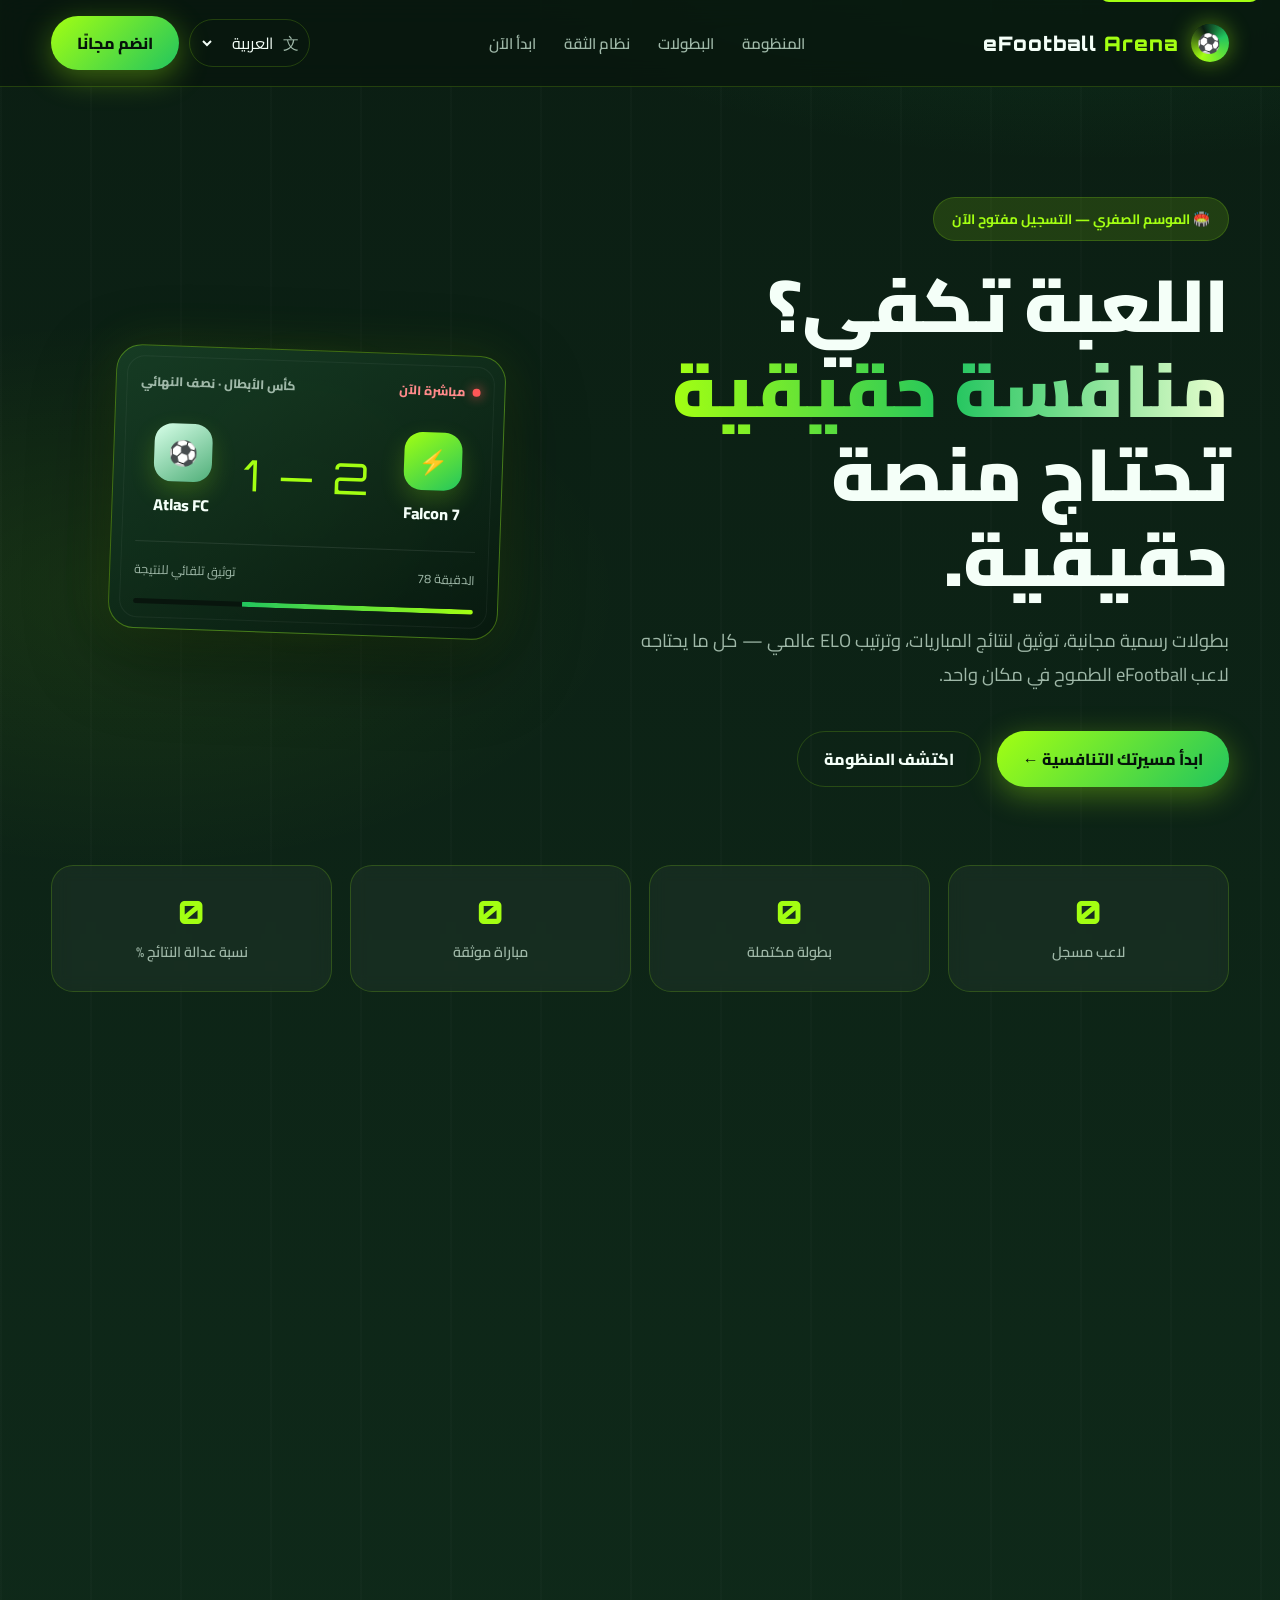
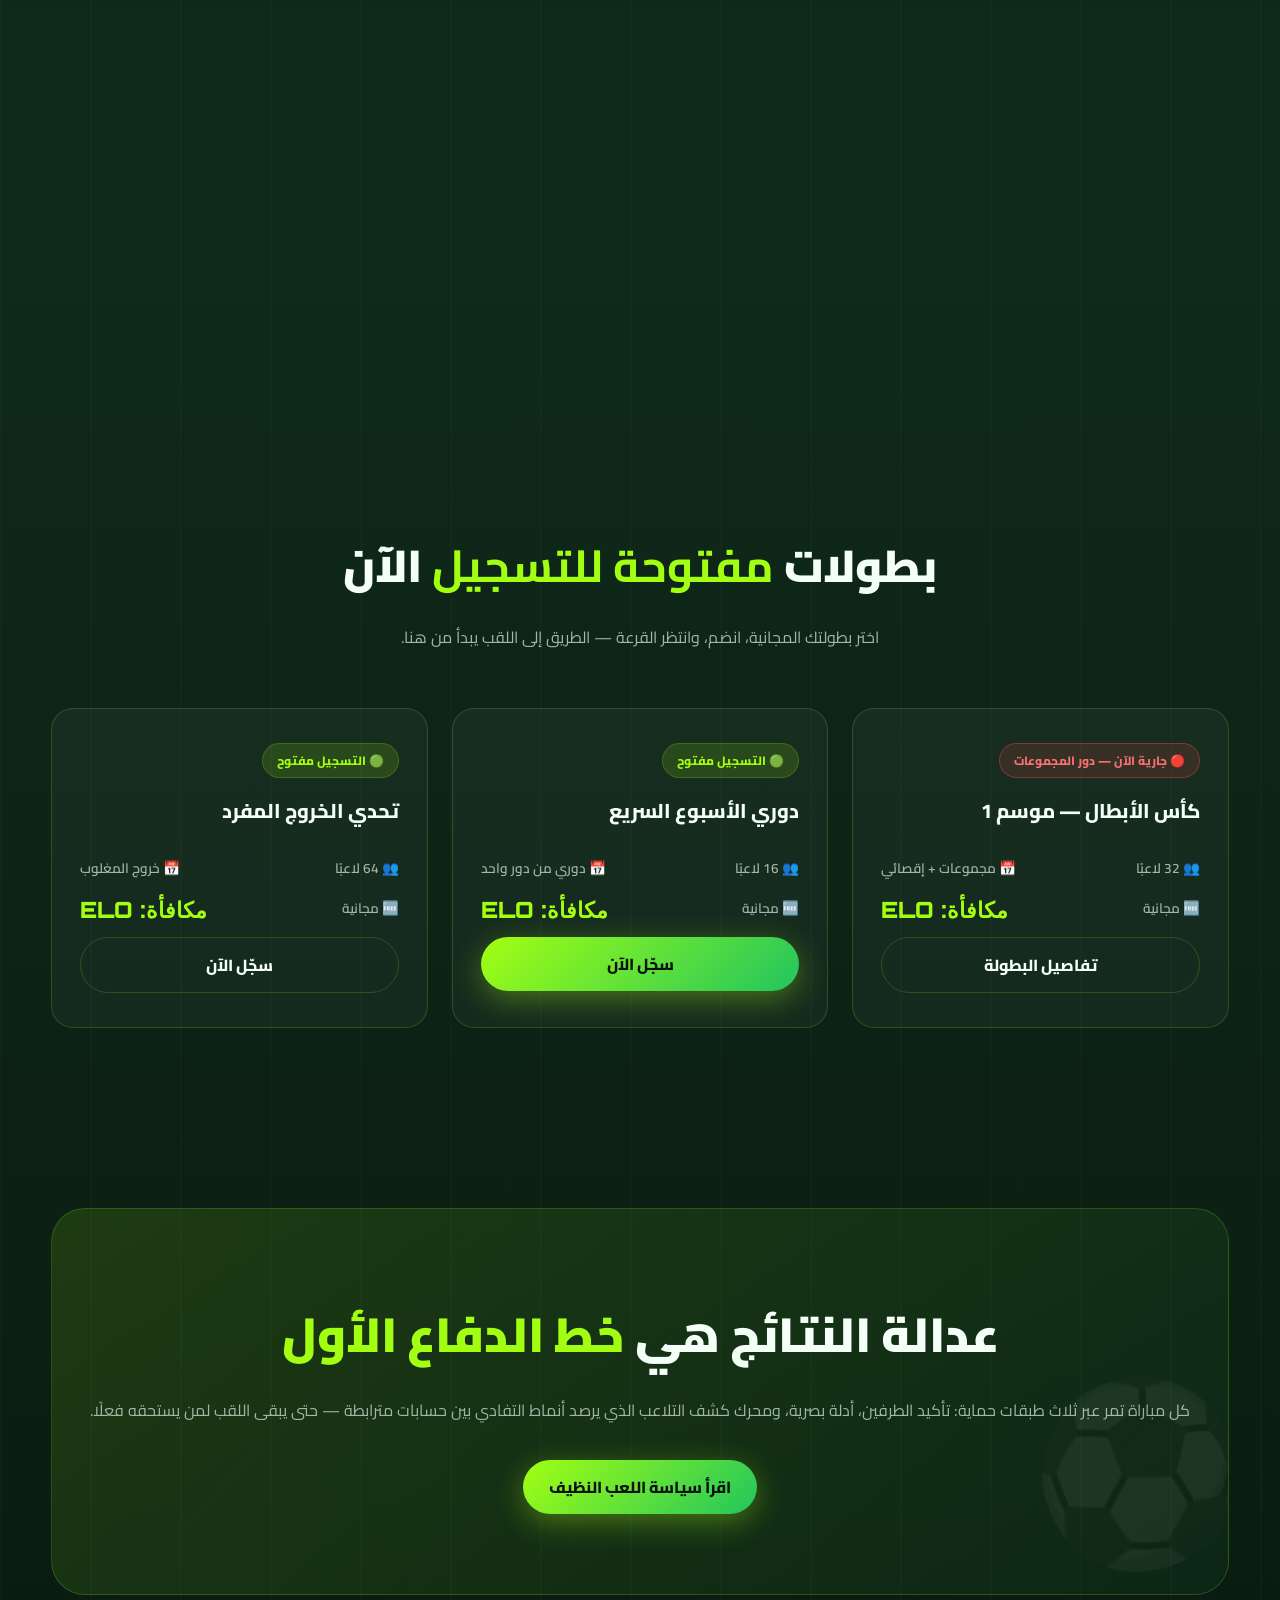
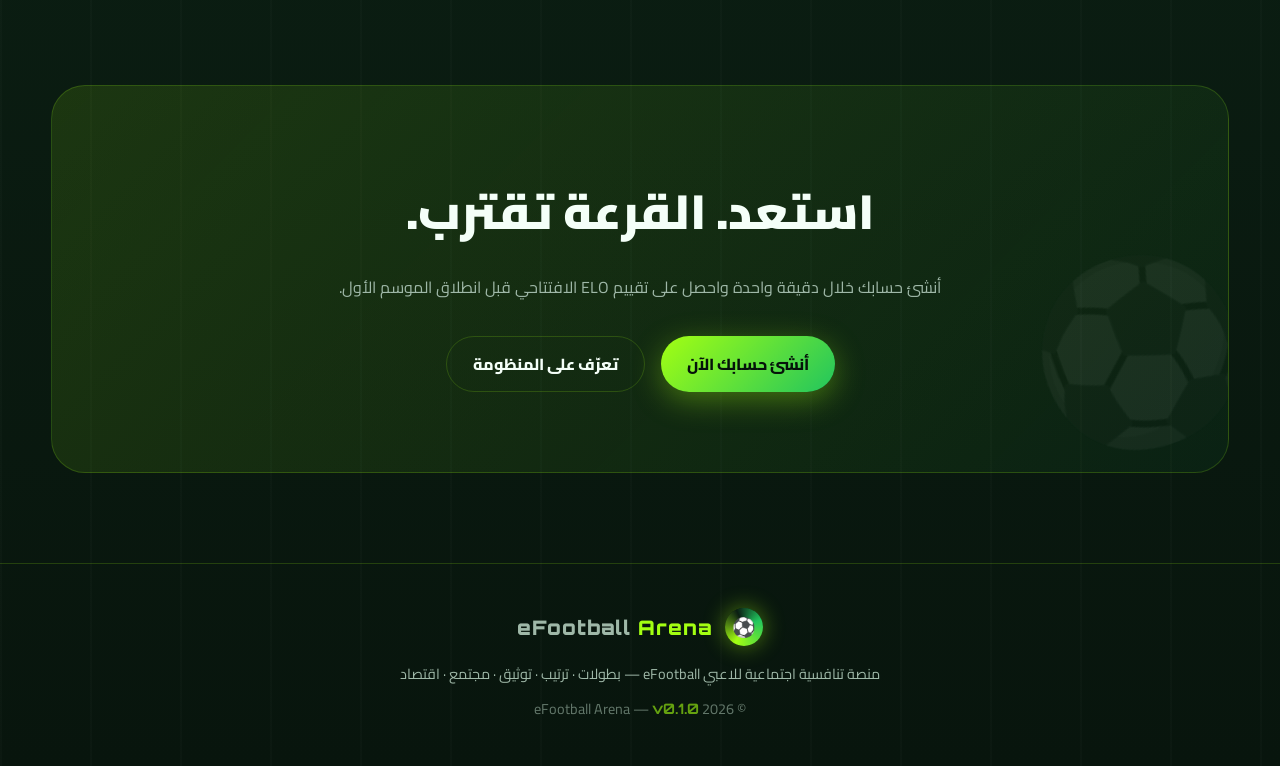
==== frontend/landing/index.html @ 6044c900 "feat: complete competitive platform experience Co-authored-by: Copilot App <223556219+Copilot@users." ====
<!DOCTYPE html>
<html lang="ar" dir="rtl">
<head>
<meta charset="UTF-8">
<meta name="viewport" content="width=device-width, initial-scale=1.0">
<meta name="theme-color" content="#0b1e13">
<title>eFootball Arena — منصة المنافسة الأولى</title>
<link rel="preconnect" href="https://fonts.googleapis.com">
<link href="https://fonts.googleapis.com/css2?family=Cairo:wght@400;600;700;800;900&family=Orbitron:wght@700;900&display=swap" rel="stylesheet">
<style>
:root{
  --pitch:#0b1e13;          /* ليل الاستاد */
  --pitch-2:#0f2a1a;
  --grass:#22c55e;          /* أخضر العشب */
  --neon:#a3ff12;           /* النيون الرياضي */
  --neon-dim:rgba(163,255,18,.14);
  --white:#f4fff8;
  --muted:#9fb8a8;
  --card:rgba(255,255,255,.04);
  --border:rgba(163,255,18,.18);
  --radius:22px;
}
*{margin:0;padding:0;box-sizing:border-box}
html{scroll-behavior:smooth}
body{
  font-family:'Cairo',sans-serif;
  background:
    radial-gradient(1200px 600px at 85% -5%, rgba(34,197,94,.18), transparent 60%),
    radial-gradient(900px 500px at 10% 15%, rgba(163,255,18,.08), transparent 55%),
    repeating-linear-gradient(90deg, rgba(255,255,255,.015) 0 2px, transparent 2px 90px),
    linear-gradient(180deg,var(--pitch) 0%,var(--pitch-2) 45%,#08150d 100%);
  color:var(--white);
  overflow-x:hidden;
}
.container{width:min(1180px,92%);margin-inline:auto}

/* ===== NAV ===== */
.nav{
  position:sticky;top:0;z-index:50;
  backdrop-filter:blur(14px);
  background:rgba(8,21,13,.72);
  border-bottom:1px solid var(--border);
}
.nav-inner{display:flex;align-items:center;justify-content:space-between;padding:16px 0}
.logo{display:flex;align-items:center;gap:12px;font-family:'Orbitron';font-weight:900;font-size:1.25rem;letter-spacing:1px}
.logo .ball{
  width:38px;height:38px;border-radius:50%;
  background:conic-gradient(from 210deg,var(--neon),#0b1e13 35%,var(--grass) 60%,var(--neon));
  display:grid;place-items:center;font-size:19px;
  box-shadow:0 0 22px rgba(163,255,18,.45);
}
.logo span em{color:var(--neon);font-style:normal}
.nav-links{display:flex;gap:28px;font-weight:600;font-size:.95rem}
.nav-links a{color:var(--muted);text-decoration:none;transition:.25s}
.nav-links a:hover{color:var(--neon)}
.btn{
  display:inline-flex;align-items:center;gap:8px;
  padding:12px 26px;border-radius:999px;font-weight:800;
  text-decoration:none;transition:.25s;cursor:pointer;border:none;
  font-family:'Cairo';
}
.btn-neon{
  background:linear-gradient(135deg,var(--neon),var(--grass));
  color:#05130a;box-shadow:0 8px 30px rgba(163,255,18,.35);
}
.btn-neon:hover{transform:translateY(-2px);box-shadow:0 12px 40px rgba(163,255,18,.5)}
.btn-ghost{border:1px solid var(--border);color:var(--white);background:transparent}
.btn-ghost:hover{border-color:var(--neon);color:var(--neon)}
.language-picker{display:inline-flex;align-items:center;gap:6px;padding:7px 10px;border:1px solid var(--border);border-radius:999px;color:var(--muted)}
.language-picker select{border:0;background:transparent;color:var(--white);font:inherit;cursor:pointer}
.language-picker option{background:var(--pitch);color:var(--white)}
.sr-only{position:absolute;width:1px;height:1px;padding:0;margin:-1px;overflow:hidden;clip:rect(0,0,0,0);white-space:nowrap;border:0}

/* ===== HERO ===== */
.hero{position:relative;padding:110px 0 90px;text-align:center}
.skip-link{position:absolute;top:-48px;right:20px;z-index:100;padding:10px 16px;border-radius:10px;background:var(--neon);color:#05130a;font-weight:800;transition:top .2s ease}
.skip-link:focus{top:16px}
.hero-grid{display:grid;grid-template-columns:minmax(0,1.08fr) minmax(320px,.92fr);align-items:center;gap:64px;text-align:right}
.hero-copy{max-width:700px}
.hero-copy .kicker{margin-bottom:22px}
.hero-copy .lead{margin-inline:0}
.hero-copy .hero-cta{justify-content:flex-start}
.hero-visual{position:relative;min-height:390px;display:grid;place-items:center}
.hero-visual::before{content:"";position:absolute;width:330px;height:330px;border-radius:50%;background:radial-gradient(circle,rgba(163,255,18,.18),transparent 68%);filter:blur(8px)}
.live-card{position:relative;width:min(100%,390px);padding:24px;border:1px solid rgba(163,255,18,.35);border-radius:26px;background:linear-gradient(150deg,rgba(23,61,37,.96),rgba(8,25,15,.96));box-shadow:0 26px 80px rgba(0,0,0,.38),0 0 50px rgba(163,255,18,.1);transform:rotate(2deg)}
.live-card::after{content:"";position:absolute;inset:10px;border:1px solid rgba(255,255,255,.05);border-radius:18px;pointer-events:none}
.live-top,.player-row,.match-meta{display:flex;align-items:center;justify-content:space-between;gap:12px}
.live-top{color:var(--muted);font-size:.78rem;font-weight:800}
.live-dot{display:inline-flex;align-items:center;gap:7px;color:#ff8a8a}
.live-dot::before{content:"";width:8px;height:8px;border-radius:50%;background:#ff5757;box-shadow:0 0 12px #ff5757}
.match-score{display:grid;grid-template-columns:1fr auto 1fr;align-items:center;gap:16px;margin:30px 0 22px;text-align:center}
.player{display:grid;gap:8px;justify-items:center;color:var(--white);font-weight:800}
.avatar{display:grid;place-items:center;width:58px;height:58px;border-radius:18px;background:linear-gradient(145deg,var(--neon),var(--grass));color:#06130a;font-size:1.5rem;box-shadow:0 10px 24px rgba(163,255,18,.2)}
.player:last-child .avatar{background:linear-gradient(145deg,#d8ffe9,#4fae78)}
.score{font-family:'Orbitron';font-size:2.7rem;letter-spacing:3px;color:var(--neon)}
.match-meta{padding-top:16px;border-top:1px solid rgba(255,255,255,.09);color:var(--muted);font-size:.78rem}
.mini-progress{height:5px;margin-top:18px;border-radius:999px;background:#08150d;overflow:hidden}
.mini-progress i{display:block;width:68%;height:100%;background:linear-gradient(90deg,var(--grass),var(--neon))}
.hero .stats{margin-top:78px;text-align:center}
.kicker{
  display:inline-flex;align-items:center;gap:8px;
  padding:8px 18px;border-radius:999px;
  border:1px solid var(--border);background:var(--neon-dim);
  color:var(--neon);font-weight:700;font-size:.85rem;margin-bottom:26px;
  animation:pulse 2.4s infinite;
}
@keyframes pulse{50%{box-shadow:0 0 24px rgba(163,255,18,.35)}}
.hero h1{
  font-size:clamp(2.4rem,6vw,4.6rem);
  font-weight:900;line-height:1.15;
  margin-bottom:22px;
}
.hero h1 .grad{
  background:linear-gradient(90deg,var(--neon),var(--grass),#eaffd0);
  -webkit-background-clip:text;background-clip:text;color:transparent;
}
.hero p.lead{
  color:var(--muted);font-size:1.15rem;max-width:640px;margin:0 auto 38px;line-height:1.9;
}
.hero-cta{display:flex;gap:16px;justify-content:center;flex-wrap:wrap}

/* خطوة العد الكهربائي */
.stats{
  display:grid;grid-template-columns:repeat(auto-fit,minmax(160px,1fr));
  gap:18px;margin-top:70px;
}
.stat{
  background:var(--card);border:1px solid var(--border);border-radius:var(--radius);
  padding:26px 16px;backdrop-filter:blur(8px);
  transition:.3s;
}
.stat:hover{transform:translateY(-6px);border-color:var(--neon);box-shadow:0 14px 40px rgba(163,255,18,.12)}
.stat .num{font-family:'Orbitron';font-size:2rem;font-weight:900;color:var(--neon)}
.stat .lbl{color:var(--muted);font-size:.9rem;margin-top:6px;font-weight:600}

/* ===== SECTIONS ===== */
section{padding:90px 0}
.sec-head{text-align:center;margin-bottom:56px}
.sec-head h2{font-size:clamp(1.8rem,4vw,2.8rem);font-weight:900;margin-bottom:14px}
.sec-head h2 b{color:var(--neon)}
.sec-head p{color:var(--muted);max-width:560px;margin-inline:auto;line-height:1.9}

.grid-3{display:grid;grid-template-columns:repeat(auto-fit,minmax(300px,1fr));gap:24px}
.card{
  background:var(--card);border:1px solid var(--border);border-radius:var(--radius);
  padding:34px 28px;position:relative;overflow:hidden;transition:.35s;
}
.card::before{
  content:"";position:absolute;inset:0;
  background:linear-gradient(135deg,rgba(163,255,18,.08),transparent 55%);
  opacity:0;transition:.35s;
}
.card:hover{transform:translateY(-8px);border-color:var(--neon);box-shadow:0 18px 50px rgba(163,255,18,.14)}
.card:hover::before{opacity:1}
.card .icon{
  width:56px;height:56px;border-radius:16px;display:grid;place-items:center;
  font-size:1.6rem;margin-bottom:20px;
  background:var(--neon-dim);border:1px solid var(--border);
}
.card h3{font-size:1.25rem;font-weight:800;margin-bottom:12px}
.card p{color:var(--muted);line-height:1.9;font-size:.95rem}

/* شارة التوثيق في بطاقة الموثوقية */
.verified{
  position:absolute;top:20px;left:20px;font-size:.7rem;font-weight:800;
  background:var(--neon);color:#05130a;padding:4px 12px;border-radius:999px;
}

/* ===== TOURNAMENTS ===== */
.tour-card{
  display:flex;flex-direction:column;gap:14px;
}
.tour-meta{display:flex;justify-content:space-between;color:var(--muted);font-size:.85rem;font-weight:600}
.tour-prize{
  font-family:'Orbitron';font-size:1.4rem;color:var(--neon);font-weight:900;
}
.badge{
  align-self:flex-start;padding:5px 14px;border-radius:999px;font-size:.75rem;font-weight:800;
}
.badge-live{background:rgba(239,68,68,.15);color:#f87171;border:1px solid rgba(239,68,68,.4)}
.badge-open{background:var(--neon-dim);color:var(--neon);border:1px solid var(--border)}

/* ===== CTA ===== */
.cta{
  text-align:center;border-radius:34px;padding:80px 30px;position:relative;overflow:hidden;
  background:linear-gradient(135deg,rgba(163,255,18,.12),rgba(34,197,94,.06));
  border:1px solid var(--border);
}
.cta::after{
  content:"⚽";position:absolute;font-size:11rem;opacity:.06;right:-20px;bottom:-40px;transform:rotate(-20deg);
}
.cta h2{font-size:clamp(1.9rem,4.5vw,3rem);font-weight:900;margin-bottom:16px}
.cta p{color:var(--muted);margin-bottom:34px;line-height:1.9}

/* ===== FOOTER ===== */
footer{border-top:1px solid var(--border);padding:44px 0;text-align:center;color:var(--muted);font-size:.9rem}
footer b{color:var(--neon);font-family:'Orbitron'}

/* ===== reveal on scroll ===== */
.reveal{opacity:0;transform:translateY(34px);transition:.8s cubic-bezier(.2,.7,.2,1)}
.reveal.in{opacity:1;transform:none}
@media(max-width:900px){.hero-grid{grid-template-columns:1fr;gap:42px;text-align:center}.hero-copy{margin-inline:auto}.hero-copy .lead{margin-inline:auto}.hero-copy .hero-cta{justify-content:center}.hero-visual{min-height:350px}}
@media(max-width:720px){.nav-links{display:none}.hero{padding-top:72px}.hero-visual{min-height:315px}.live-card{transform:none}.hero .stats{margin-top:56px}}
@media(max-width:520px){.nav-inner>div:last-child .btn{padding-inline:14px;font-size:.85rem}.language-picker{padding-inline:8px}.language-picker select{max-width:82px;font-size:.85rem}}
@media(prefers-reduced-motion:reduce){html{scroll-behavior:auto}.reveal{opacity:1;transform:none;transition:none}.kicker{animation:none}.btn,.card{transition:none}}
a:focus-visible,.btn:focus-visible{outline:3px solid var(--neon);outline-offset:4px}
</style>
</head>
<body>
<a class="skip-link" href="#main-content">تجاوز إلى المحتوى</a>

<!-- NAV -->
<nav class="nav">
  <div class="container nav-inner">
    <div class="logo"><div class="ball">⚽</div><span>eFootball <em>Arena</em></span></div>
    <div class="nav-links">
      <a href="#features">المنظومة</a>
      <a href="#tournaments">البطولات</a>
      <a href="#trust">نظام الثقة</a>
      <a href="#cta">ابدأ الآن</a>
    </div>
    <div style="display:flex;align-items:center;gap:10px">
      <label class="language-picker" title="اللغة">
        <span aria-hidden="true">文</span>
        <span class="sr-only">اللغة</span>
        <select id="landing-language" aria-label="اللغة">
          <option value="ar">العربية</option>
          <option value="fr">Français</option>
          <option value="en">English</option>
        </select>
      </label>
      <a class="btn btn-neon" href="/auth.html">انضم مجانًا</a>
    </div>
  </div>
</nav>

<!-- HERO -->
<main id="main-content">
<header class="hero container">
  <div class="hero-grid">
    <div class="hero-copy">
      <div class="kicker">🏟️ الموسم الصفري — التسجيل مفتوح الآن</div>
      <h1>اللعبة تكفي؟<br><span class="grad">منافسة حقيقية</span> تحتاج منصة حقيقية.</h1>
      <p class="lead">بطولات رسمية مجانية، توثيق لنتائج المباريات، وترتيب ELO عالمي — كل ما يحتاجه لاعب eFootball الطموح في مكان واحد.</p>
      <div class="hero-cta">
        <a class="btn btn-neon" href="/auth.html">ابدأ مسيرتك التنافسية ←</a>
        <a class="btn btn-ghost" href="#features">اكتشف المنظومة</a>
      </div>
    </div>
    <div class="hero-visual" aria-label="مثال على مباراة مباشرة">
      <div class="live-card">
        <div class="live-top"><span class="live-dot">مباشرة الآن</span><span>كأس الأبطال · نصف النهائي</span></div>
        <div class="match-score">
          <div class="player"><span class="avatar" aria-hidden="true">⚡</span><span>Falcon 7</span></div>
          <span class="score">2 — 1</span>
          <div class="player"><span class="avatar" aria-hidden="true">⚽</span><span>Atlas FC</span></div>
        </div>
        <div class="match-meta"><span>الدقيقة 78</span><span>توثيق تلقائي للنتيجة</span></div>
        <div class="mini-progress" aria-hidden="true"><i></i></div>
      </div>
    </div>
  </div>

  <div class="stats reveal">
    <div class="stat"><div class="num" data-count="1240">0</div><div class="lbl">لاعب مسجل</div></div>
    <div class="stat"><div class="num" data-count="86">0</div><div class="lbl">بطولة مكتملة</div></div>
    <div class="stat"><div class="num" data-count="5300">0</div><div class="lbl">مباراة موثقة</div></div>
    <div class="stat"><div class="num" data-count="98">0</div><div class="lbl">نسبة عدالة النتائج %</div></div>
  </div>
</header>

<!-- FEATURES -->
<section id="features" class="container">
  <div class="sec-head reveal">
    <h2>منظومة كاملة، <b>وليس مجرد قائمة نتائج</b></h2>
    <p>كل مكونات المنصة صُممت لهدف واحد: احترام وقت اللاعب وعدالة المنافسة.</p>
  </div>
  <div class="grid-3">
    <div class="card reveal">
      <div class="icon">🏆</div>
      <h3>بطولات بثلاث صيغ</h3>
      <p>خروج المغلوب، الدوري الكامل، أو نظام المجموعات + الأدوار الإقصائية — بقسمة فرق بأسلوب الأفعى حسب تقييم اللاعبين لضمان توازن المجموعات.</p>
    </div>
    <div class="card reveal">
      <div class="verified">مضاد للتلاعب</div>
      <div class="icon">📸</div>
      <h3>توثيق النتائج</h3>
      <p>رفع لقطة شاشة من المباراة + تأكيد الطرفين المتبادل، وفي حال الخلاف — نظام نزاعات يحسمها بقرار الإدارة مع عقوبات على النتائج الزائفة.</p>
    </div>
    <div class="card reveal">
      <div class="icon">📈</div>
      <h3>ترتيب ELO ديناميكي</h3>
      <p>نظام تقييم رياضي مثبت يحسب قوة كل لاعب بعد كل مباراة، مع ترتيب موسمي يُصفَّر ويتجدد مع كل موسم جديد.</p>
    </div>
    <div class="card reveal">
      <div class="icon">🛡️</div>
      <h3>محرك الثقة والاحتيال</h3>
      <p>درجة ثقة لكل لاعب تبدأ من 100، تتراجع مع البلاغات غير المبررة والتلاعب، وتتعافى تدريجيًا بالمباريات النظيفة.</p>
    </div>
    <div class="card reveal">
      <div class="icon">🆓</div>
      <h3>منافسة مجانية بالكامل</h3>
      <p>لا رسوم دخول، ولا إيداعات، ولا سحوبات. نافس من أجل التصنيف، الثقة، والإنجازات التنافسية دون حواجز مالية.</p>
    </div>
    <div class="card reveal">
      <div class="icon">👥</div>
      <h3>مجتمع اللاعبين</h3>
      <p>منشورات، متابعة، وتفاعل مع أبرز اللحظات — إبقَ على اطلاع بإنجازات منافسيك وشارك أهدافك الأسطورية.</p>
    </div>
  </div>
</section>

<!-- TOURNAMENTS -->
<section id="tournaments" class="container">
  <div class="sec-head reveal">
    <h2>بطولات <b>مفتوحة للتسجيل</b> الآن</h2>
    <p>اختر بطولتك المجانية، انضم، وانتظر القرعة — الطريق إلى اللقب يبدأ من هنا.</p>
  </div>
  <div class="grid-3">
    <div class="card tour-card reveal">
      <span class="badge badge-live">🔴 جارية الآن — دور المجموعات</span>
      <h3>كأس الأبطال — موسم 1</h3>
      <div class="tour-meta"><span>👥 32 لاعبًا</span><span>📅 مجموعات + إقصائي</span></div>
      <div class="tour-meta"><span>🆓 مجانية</span><span class="tour-prize">مكافأة: ELO</span></div>
      <a class="btn btn-ghost" style="justify-content:center" href="#cta">تفاصيل البطولة</a>
    </div>
    <div class="card tour-card reveal">
      <span class="badge badge-open">🟢 التسجيل مفتوح</span>
      <h3>دوري الأسبوع السريع</h3>
      <div class="tour-meta"><span>👥 16 لاعبًا</span><span>📅 دوري من دور واحد</span></div>
      <div class="tour-meta"><span>🆓 مجانية</span><span class="tour-prize">مكافأة: ELO</span></div>
      <a class="btn btn-neon" style="justify-content:center" href="#cta">سجّل الآن</a>
    </div>
    <div class="card tour-card reveal">
      <span class="badge badge-open">🟢 التسجيل مفتوح</span>
      <h3>تحدي الخروج المفرد</h3>
      <div class="tour-meta"><span>👥 64 لاعبًا</span><span>📅 خروج المغلوب</span></div>
      <div class="tour-meta"><span>🆓 مجانية</span><span class="tour-prize">مكافأة: ELO</span></div>
      <a class="btn btn-ghost" style="justify-content:center" href="#cta">سجّل الآن</a>
    </div>
  </div>
</section>

<!-- TRUST -->
<section id="trust" class="container">
  <div class="cta reveal">
    <h2>عدالة النتائج هي <span style="color:var(--neon)">خط الدفاع الأول</span></h2>
    <p>كل مباراة تمر عبر ثلاث طبقات حماية: تأكيد الطرفين، أدلة بصرية، ومحرك كشف التلاعب الذي يرصد أنماط التفادي بين حسابات مترابطة — حتى يبقى اللقب لمن يستحقه فعلًا.</p>
    <a class="btn btn-neon" href="#cta">اقرأ سياسة اللعب النظيف</a>
  </div>
</section>

<!-- CTA -->
<section id="cta" class="container" style="padding-top:0">
  <div class="cta reveal">
    <h2>استعد. القرعة تقترب.</h2>
    <p>أنشئ حسابك خلال دقيقة واحدة واحصل على تقييم ELO الافتتاحي قبل انطلاق الموسم الأول.</p>
    <div class="hero-cta">
      <a class="btn btn-neon" href="/auth.html">أنشئ حسابك الآن</a>
      <a class="btn btn-ghost" href="#features">تعرّف على المنظومة</a>
    </div>
  </div>
</section>
</main>

<footer>
  <div class="container">
    <div class="logo" style="justify-content:center;margin-bottom:14px"><div class="ball">⚽</div><span>eFootball <em>Arena</em></span></div>
    <p>منصة تنافسية اجتماعية للاعبي eFootball — بطولات · ترتيب · توثيق · مجتمع · اقتصاد</p>
    <p style="margin-top:8px;opacity:.6">© 2026 eFootball Arena — <b>v0.1.0</b></p>
  </div>
</footer>

<script src="/shared/i18n.js"></script>
<script>
  document.addEventListener("DOMContentLoaded", () => {
    const language = document.getElementById("landing-language");
    language.value = i18n.current();
    language.addEventListener("change", () => i18n.setLanguage(language.value));
    i18n.apply();
  });
/* عدّاد الأرقام + reveal on scroll */
const io=new IntersectionObserver(es=>es.forEach(e=>{
  if(e.isIntersecting){e.target.classList.add('in');
    e.target.querySelectorAll('[data-count]').forEach(el=>{
      const t=+el.dataset.count;let c=0;const step=t/60;
      const locale = i18n.current() === 'ar' ? 'ar-EG' : i18n.current() === 'fr' ? 'fr-FR' : 'en-US';
      const tick=()=>{c+=step;if(c<t){el.textContent=Math.floor(c).toLocaleString(locale);requestAnimationFrame(tick)}else{el.textContent=t.toLocaleString(locale)}};
      tick();
    });
    io.unobserve(e.target);
  }
}),{threshold:.15});
document.querySelectorAll('.reveal').forEach(el=>io.observe(el));
document.addEventListener('languagechange', () => {
  const locale = i18n.current() === 'ar' ? 'ar-EG' : i18n.current() === 'fr' ? 'fr-FR' : 'en-US';
  document.querySelectorAll('[data-count]').forEach(el => {
    el.textContent = Number(el.dataset.count).toLocaleString(locale);
  });
});
</script>
</body>
</html>
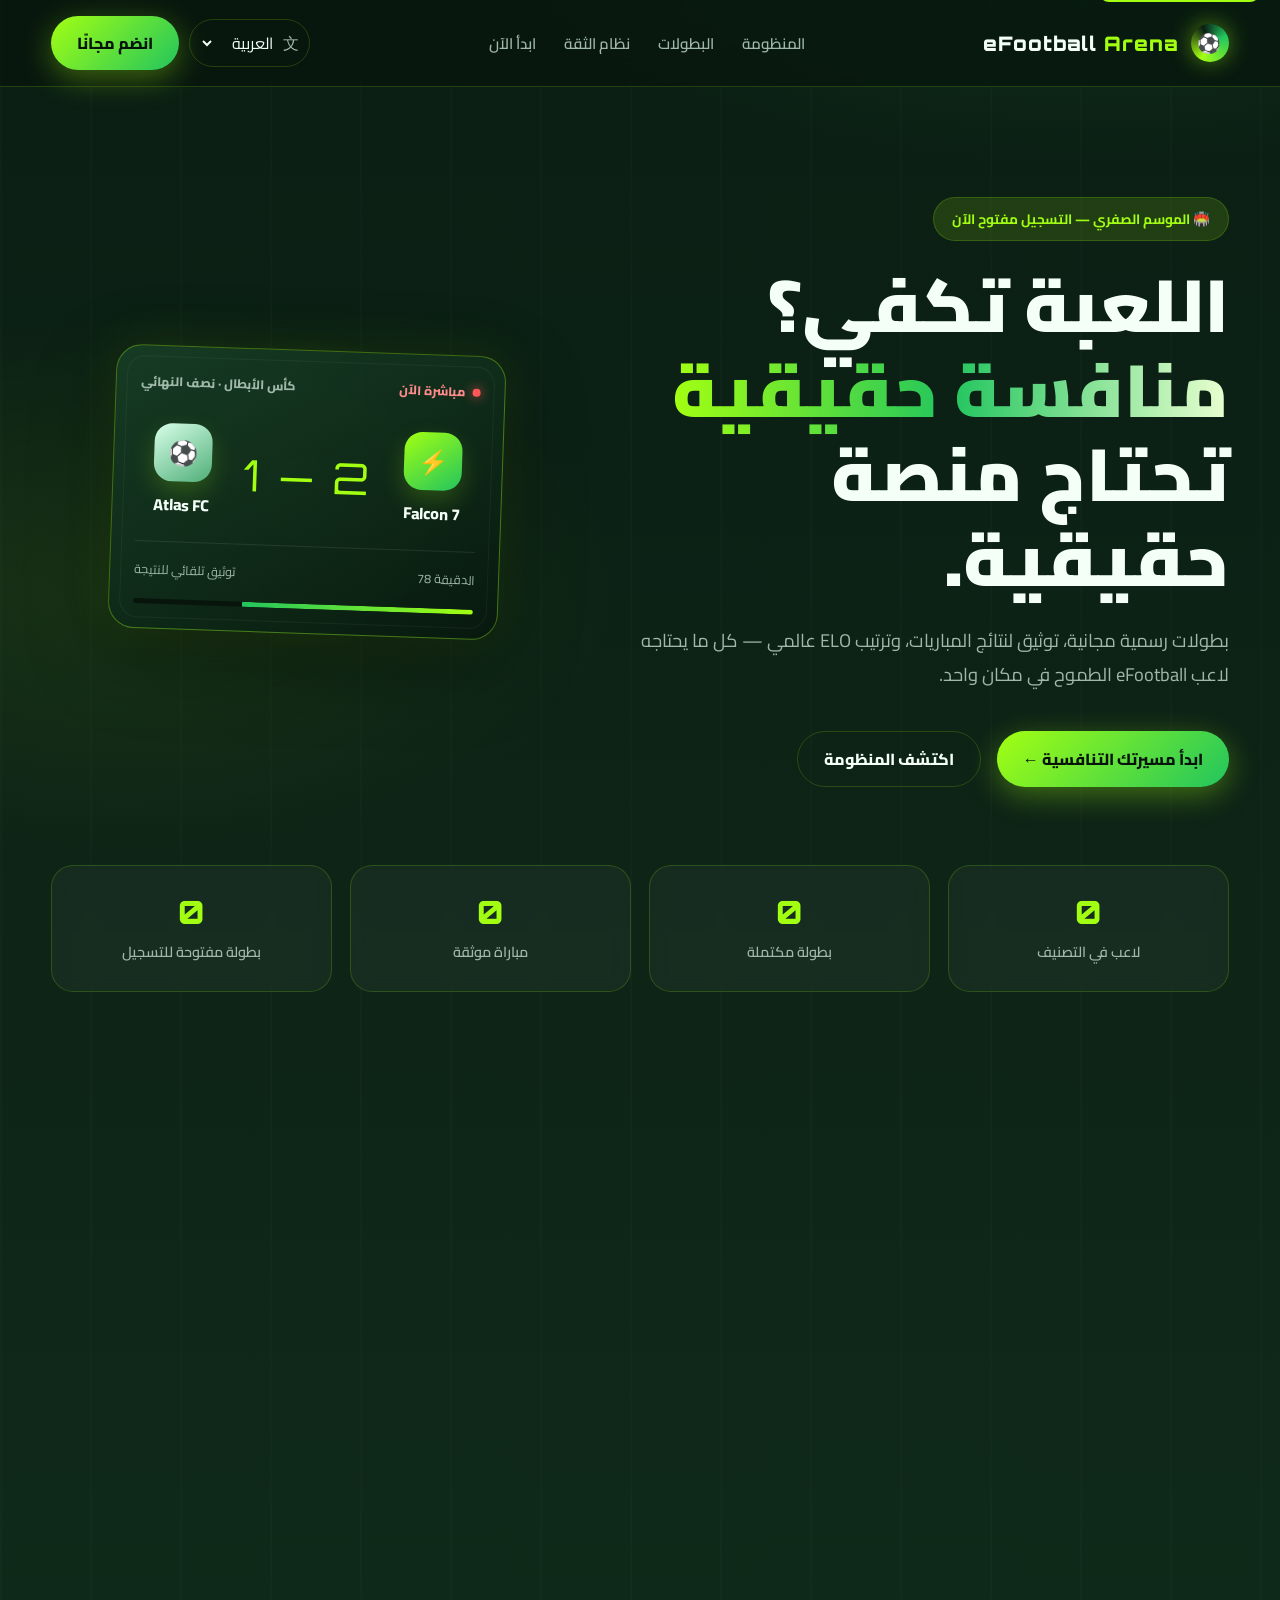
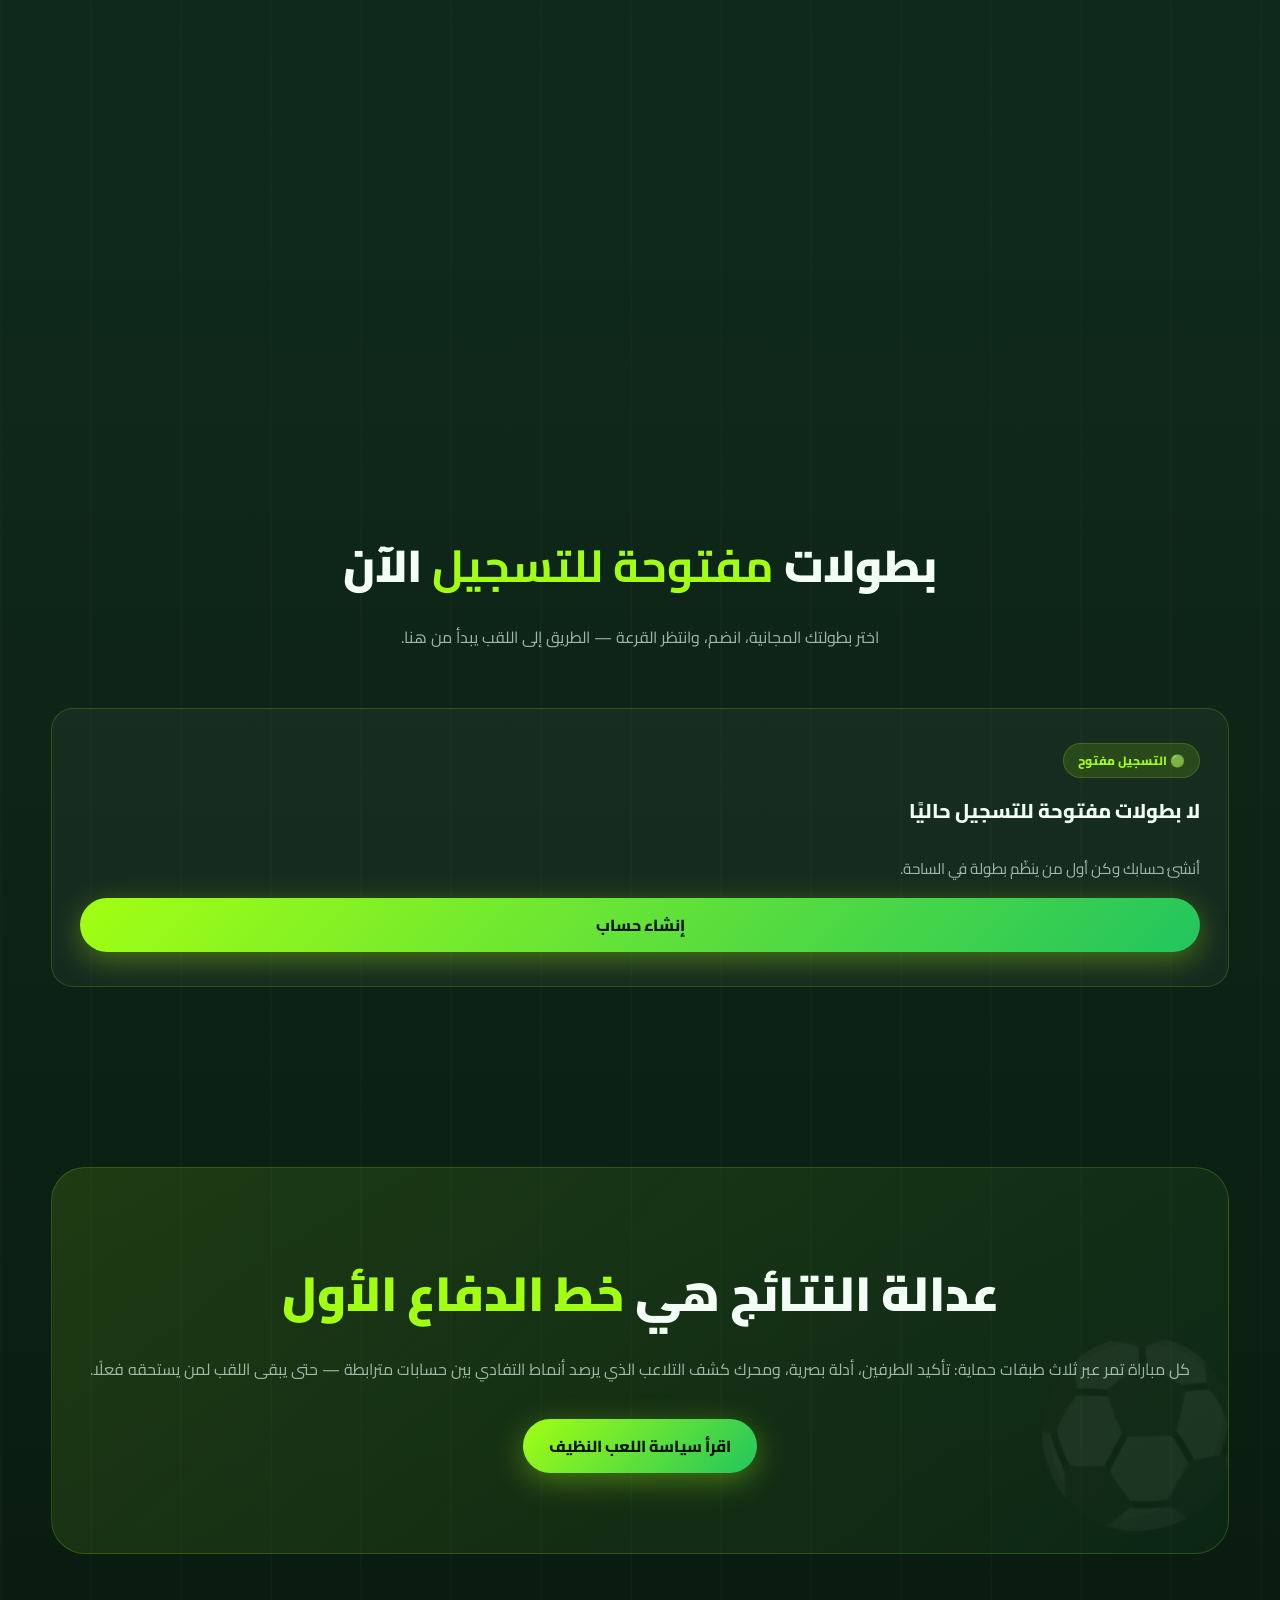
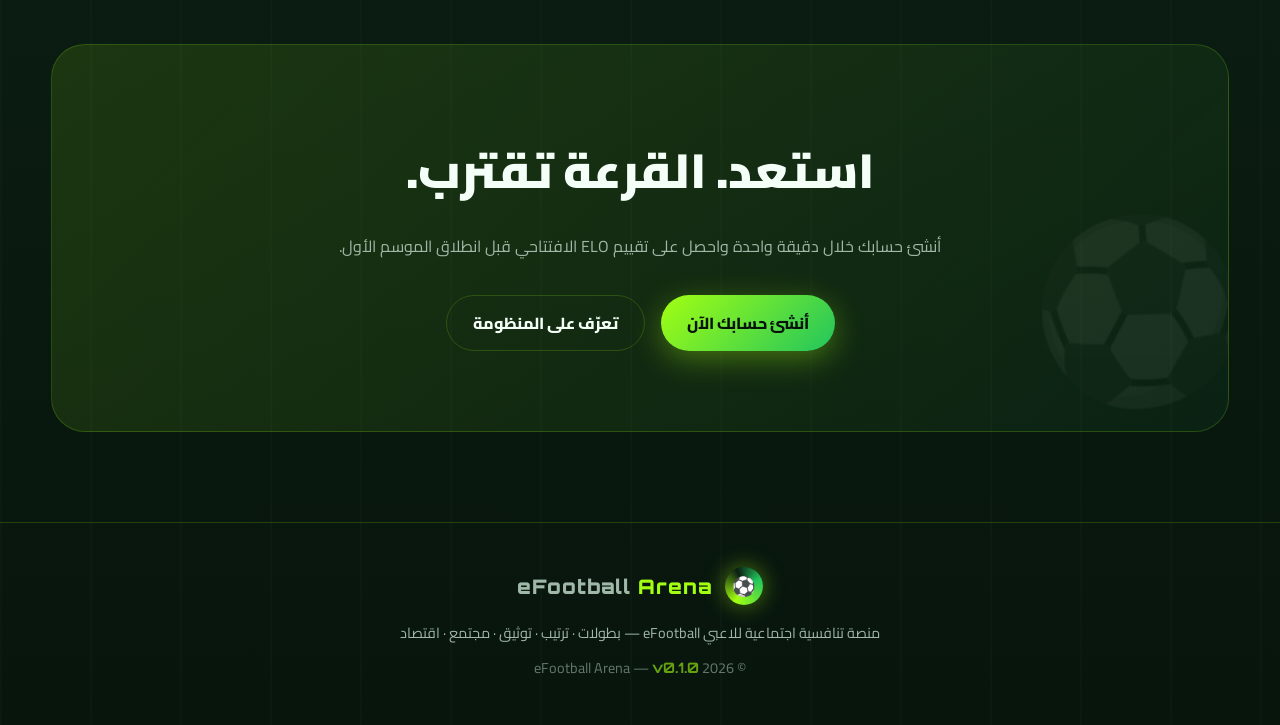
==== commit 05cff57f: "feat(hardening+growth): audit 2026-11-01 fixes - batches A+B+C - auth throttle (batch B): auth_throt" ====
--- a/frontend/landing/index.html
+++ b/frontend/landing/index.html
@@ -262,10 +262,10 @@
   </div>
 
   <div class="stats reveal">
-    <div class="stat"><div class="num" data-count="1240">0</div><div class="lbl">لاعب مسجل</div></div>
-    <div class="stat"><div class="num" data-count="86">0</div><div class="lbl">بطولة مكتملة</div></div>
-    <div class="stat"><div class="num" data-count="5300">0</div><div class="lbl">مباراة موثقة</div></div>
-    <div class="stat"><div class="num" data-count="98">0</div><div class="lbl">نسبة عدالة النتائج %</div></div>
+    <div class="stat"><div class="num" id="stat-players" data-count="0">0</div><div class="lbl">لاعب في التصنيف</div></div>
+    <div class="stat"><div class="num" id="stat-tournaments-done" data-count="0">0</div><div class="lbl">بطولة مكتملة</div></div>
+    <div class="stat"><div class="num" id="stat-matches" data-count="0">0</div><div class="lbl">مباراة موثقة</div></div>
+    <div class="stat"><div class="num" id="stat-open" data-count="0">0</div><div class="lbl">بطولة مفتوحة للتسجيل</div></div>
   </div>
 </header>
 
@@ -316,28 +316,8 @@
     <h2>بطولات <b>مفتوحة للتسجيل</b> الآن</h2>
     <p>اختر بطولتك المجانية، انضم، وانتظر القرعة — الطريق إلى اللقب يبدأ من هنا.</p>
   </div>
-  <div class="grid-3">
-    <div class="card tour-card reveal">
-      <span class="badge badge-live">🔴 جارية الآن — دور المجموعات</span>
-      <h3>كأس الأبطال — موسم 1</h3>
-      <div class="tour-meta"><span>👥 32 لاعبًا</span><span>📅 مجموعات + إقصائي</span></div>
-      <div class="tour-meta"><span>🆓 مجانية</span><span class="tour-prize">مكافأة: ELO</span></div>
-      <a class="btn btn-ghost" style="justify-content:center" href="#cta">تفاصيل البطولة</a>
-    </div>
-    <div class="card tour-card reveal">
-      <span class="badge badge-open">🟢 التسجيل مفتوح</span>
-      <h3>دوري الأسبوع السريع</h3>
-      <div class="tour-meta"><span>👥 16 لاعبًا</span><span>📅 دوري من دور واحد</span></div>
-      <div class="tour-meta"><span>🆓 مجانية</span><span class="tour-prize">مكافأة: ELO</span></div>
-      <a class="btn btn-neon" style="justify-content:center" href="#cta">سجّل الآن</a>
-    </div>
-    <div class="card tour-card reveal">
-      <span class="badge badge-open">🟢 التسجيل مفتوح</span>
-      <h3>تحدي الخروج المفرد</h3>
-      <div class="tour-meta"><span>👥 64 لاعبًا</span><span>📅 خروج المغلوب</span></div>
-      <div class="tour-meta"><span>🆓 مجانية</span><span class="tour-prize">مكافأة: ELO</span></div>
-      <a class="btn btn-ghost" style="justify-content:center" href="#cta">سجّل الآن</a>
-    </div>
+  <div class="grid-3" id="landing-tournaments">
+    <div class="card tour-card reveal"><h3>جارٍ تحميل البطولات…</h3></div>
   </div>
 </section>
 
@@ -399,5 +379,59 @@
   });
 });
 </script>
+<script>
+  // Live platform data: the stats and tournament cards on this page are
+  // rendered from the public API — never hardcode adoption numbers here.
+  (function () {
+    const esc = (v) => String(v ?? "").replace(/[&<>"']/g, (c) => ({ "&": "&amp;", "<": "&lt;", ">": "&gt;", '"': "&quot;", "'": "&#39;" }[c]));
+    const fmtLabel = { single_elimination: "خروج المغلوب", league: "دوري كامل", group_knockout: "مجموعات وإقصائيات" };
+    const setStat = (id, value) => {
+      const el = document.getElementById(id);
+      if (!el) return;
+      el.dataset.count = String(value);
+      const locale = window.i18n && i18n.current() === "ar" ? "ar-EG" : window.i18n && i18n.current() === "fr" ? "fr-FR" : "en-US";
+      el.textContent = Number(value).toLocaleString(locale);
+    };
+    async function loadBoard() {
+      let rows = [];
+      for (let offset = 0; offset < 500; offset += 50) {
+        const page = await fetch(`/api/v1/ratings/leaderboard?limit=50&offset=${offset}`).then((r) => r.json()).catch(() => []);
+        if (!Array.isArray(page) || !page.length) break;
+        rows = rows.concat(page);
+        if (page.length < 50) break;
+      }
+      return rows;
+    }
+    Promise.all([
+      fetch("/api/v1/tournaments").then((r) => r.json()).catch(() => []),
+      loadBoard(),
+    ]).then(([tournaments, board]) => {
+      const list = Array.isArray(tournaments) ? tournaments : [];
+      setStat("stat-players", board.length);
+      setStat("stat-tournaments-done", list.filter((t) => t.status === "completed").length);
+      setStat("stat-matches", Math.floor(board.reduce((sum, r) => sum + (r.matches_played || 0), 0) / 2));
+      const open = list.filter((t) => t.status === "registration_open");
+      setStat("stat-open", open.length);
+      const box = document.getElementById("landing-tournaments");
+      if (!box) return;
+      const shown = (open.length ? open : list).slice(0, 3);
+      box.innerHTML = shown.length ? shown.map((t) => `
+        <div class="card tour-card reveal in">
+          <span class="badge ${t.status === "registration_open" ? "badge-open" : "badge-live"}">${t.status === "registration_open" ? "🟢 التسجيل مفتوح" : "🔴 جارية الآن"}</span>
+          <h3 data-i18n-skip>${esc(t.name)}</h3>
+          <div class="tour-meta"><span>👥 ${t.participant_count || 0}/${t.max_participants}</span><span>📅 ${fmtLabel[t.format] || ""}</span></div>
+          <div class="tour-meta"><span>🆓 مجانية</span><span class="tour-prize">مكافأة: ELO</span></div>
+          <a class="btn btn-neon" style="justify-content:center" href="/auth.html">سجّل الآن</a>
+        </div>`).join("") : `
+        <div class="card tour-card reveal in">
+          <span class="badge badge-open">🟢 التسجيل مفتوح</span>
+          <h3>لا بطولات مفتوحة للتسجيل حاليًا</h3>
+          <p>أنشئ حسابك وكن أول من ينظّم بطولة في الساحة.</p>
+          <a class="btn btn-neon" style="justify-content:center" href="/auth.html">إنشاء حساب</a>
+        </div>`;
+      if (window.i18n) i18n.apply();
+    }).catch(() => {});
+  })();
+</script>
 </body>
 </html>
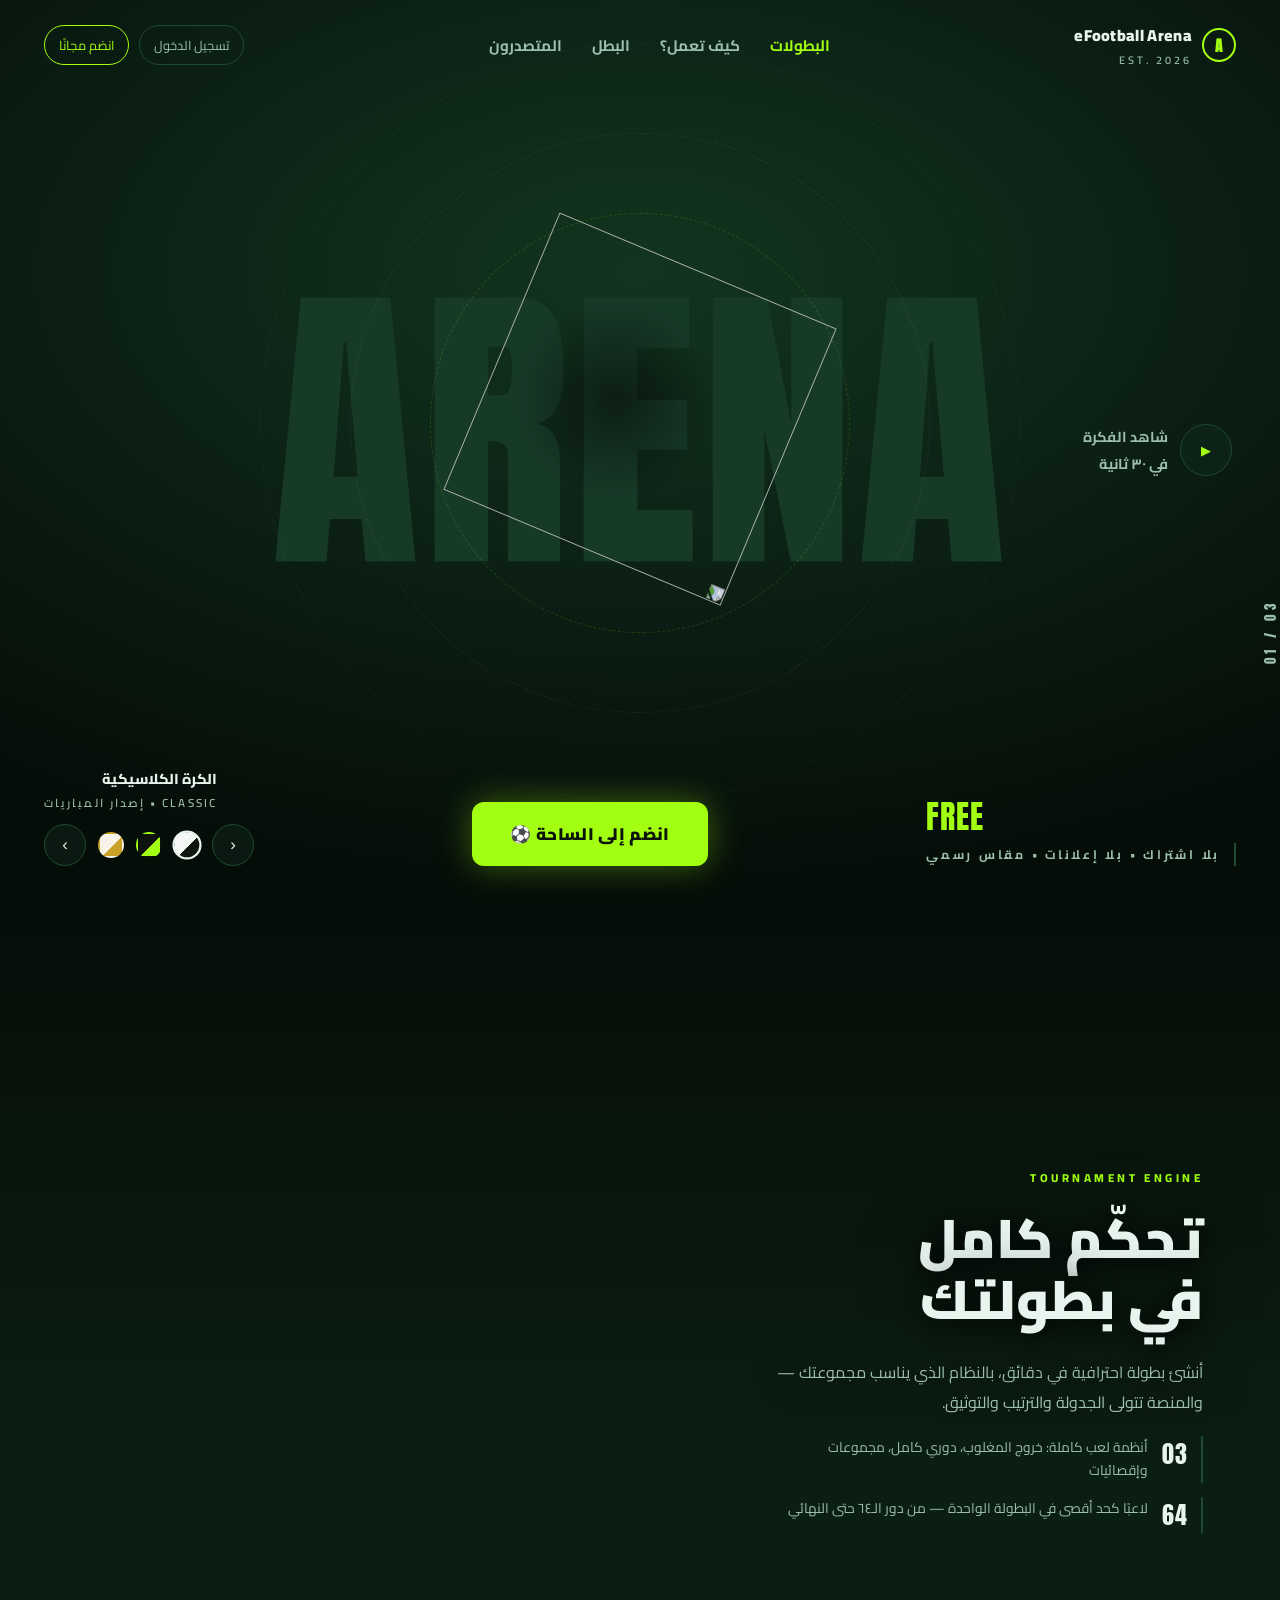
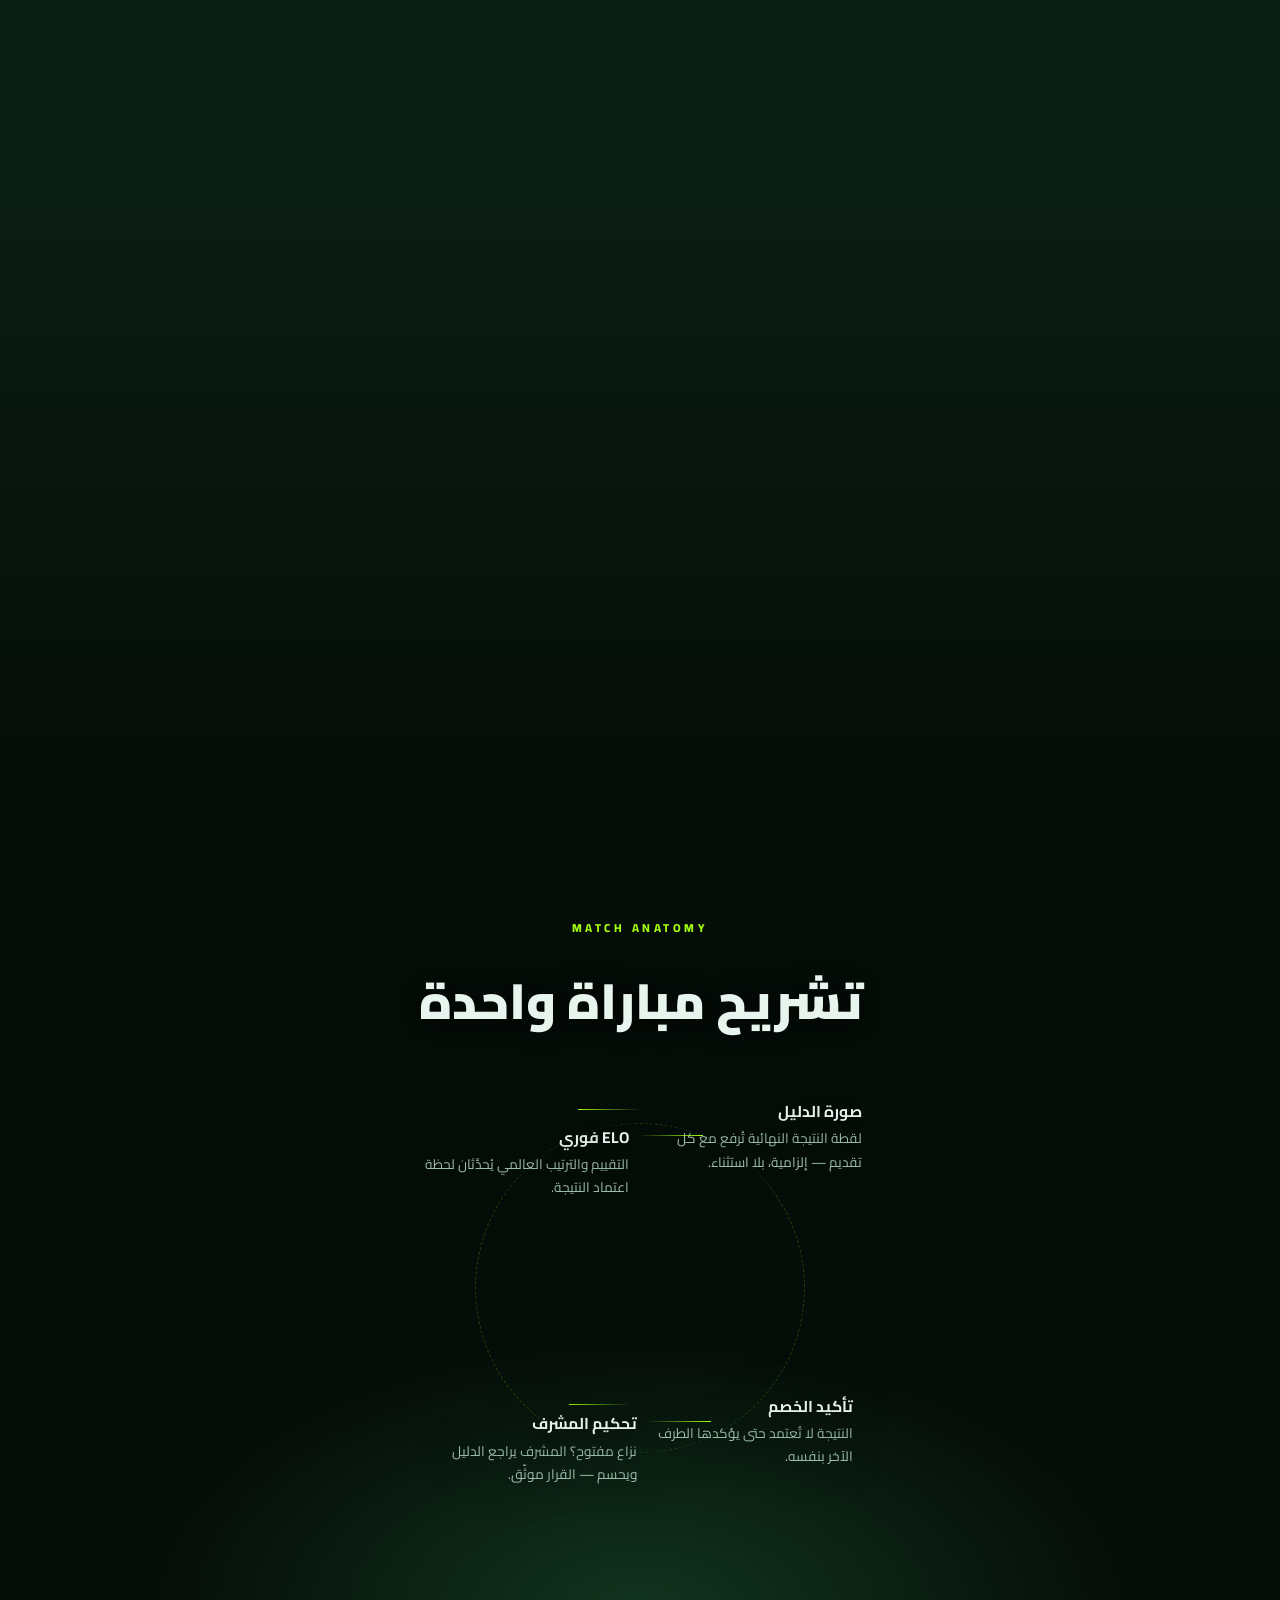
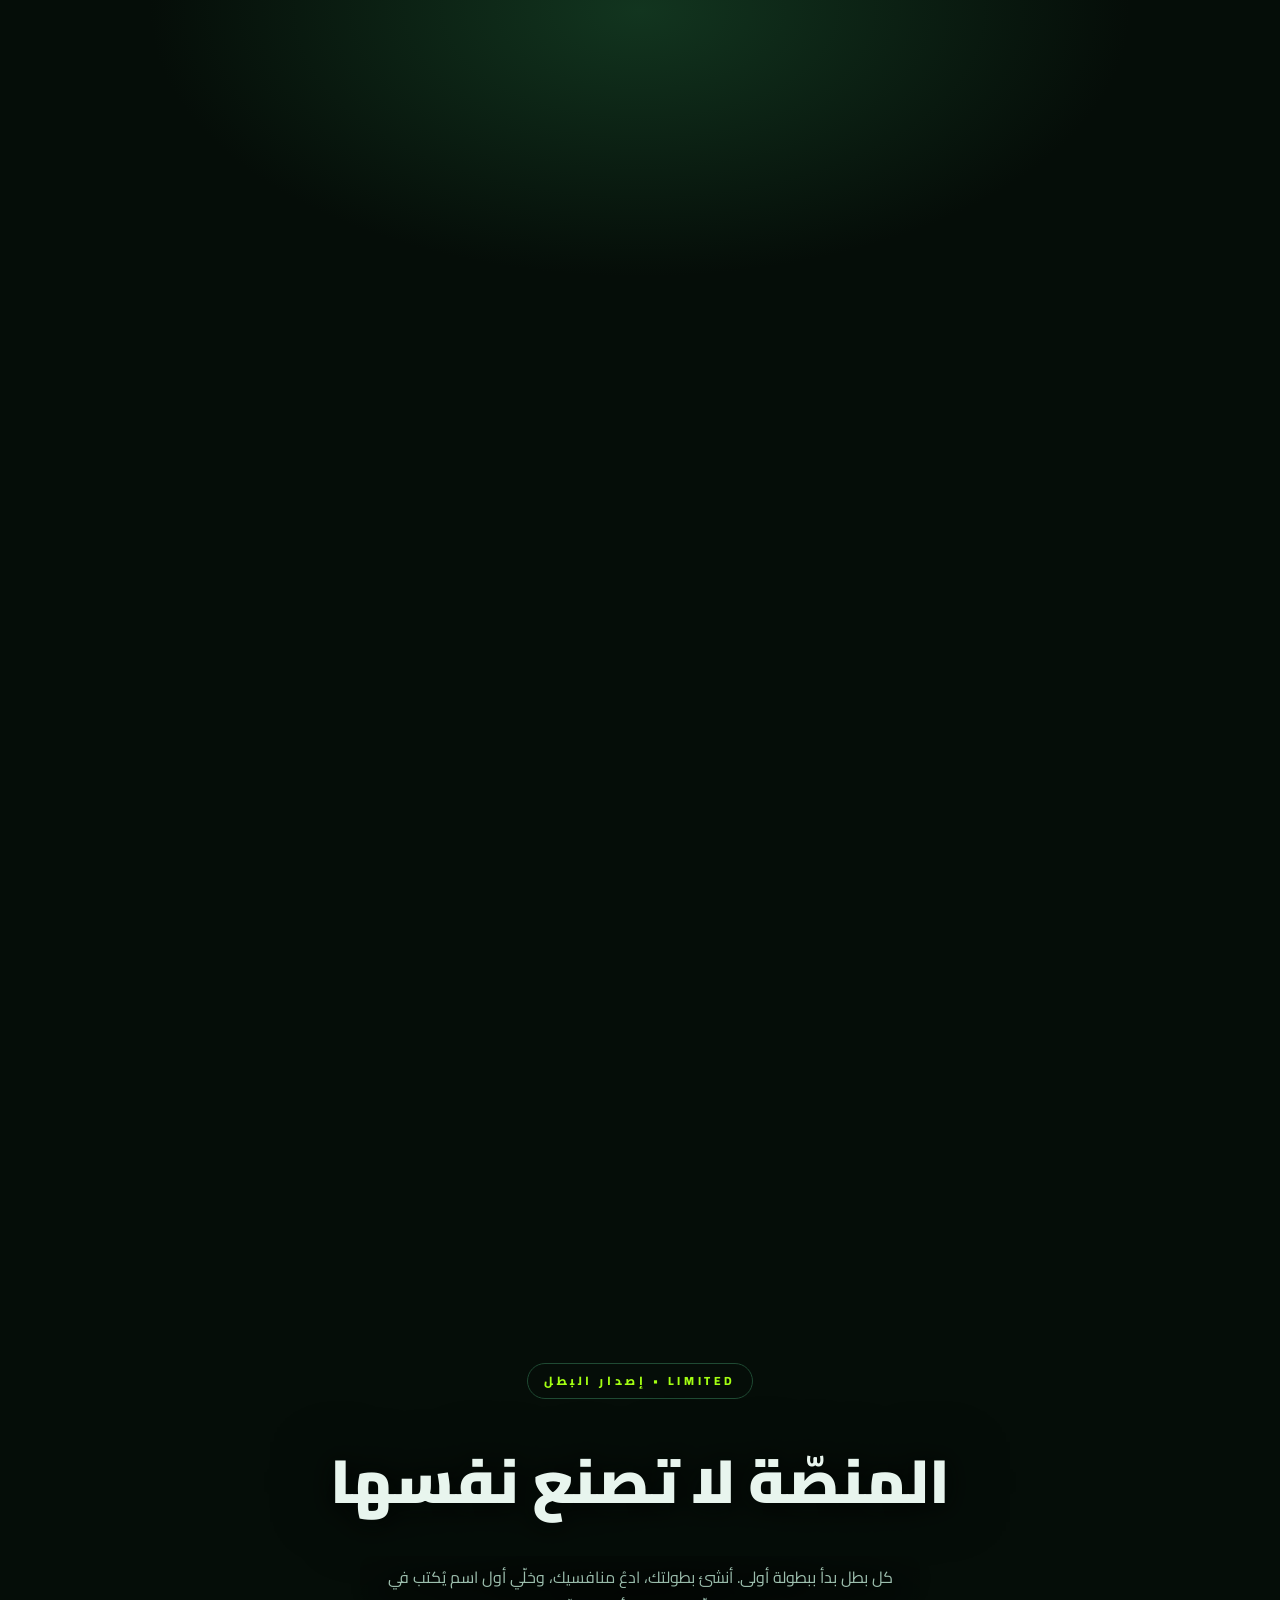
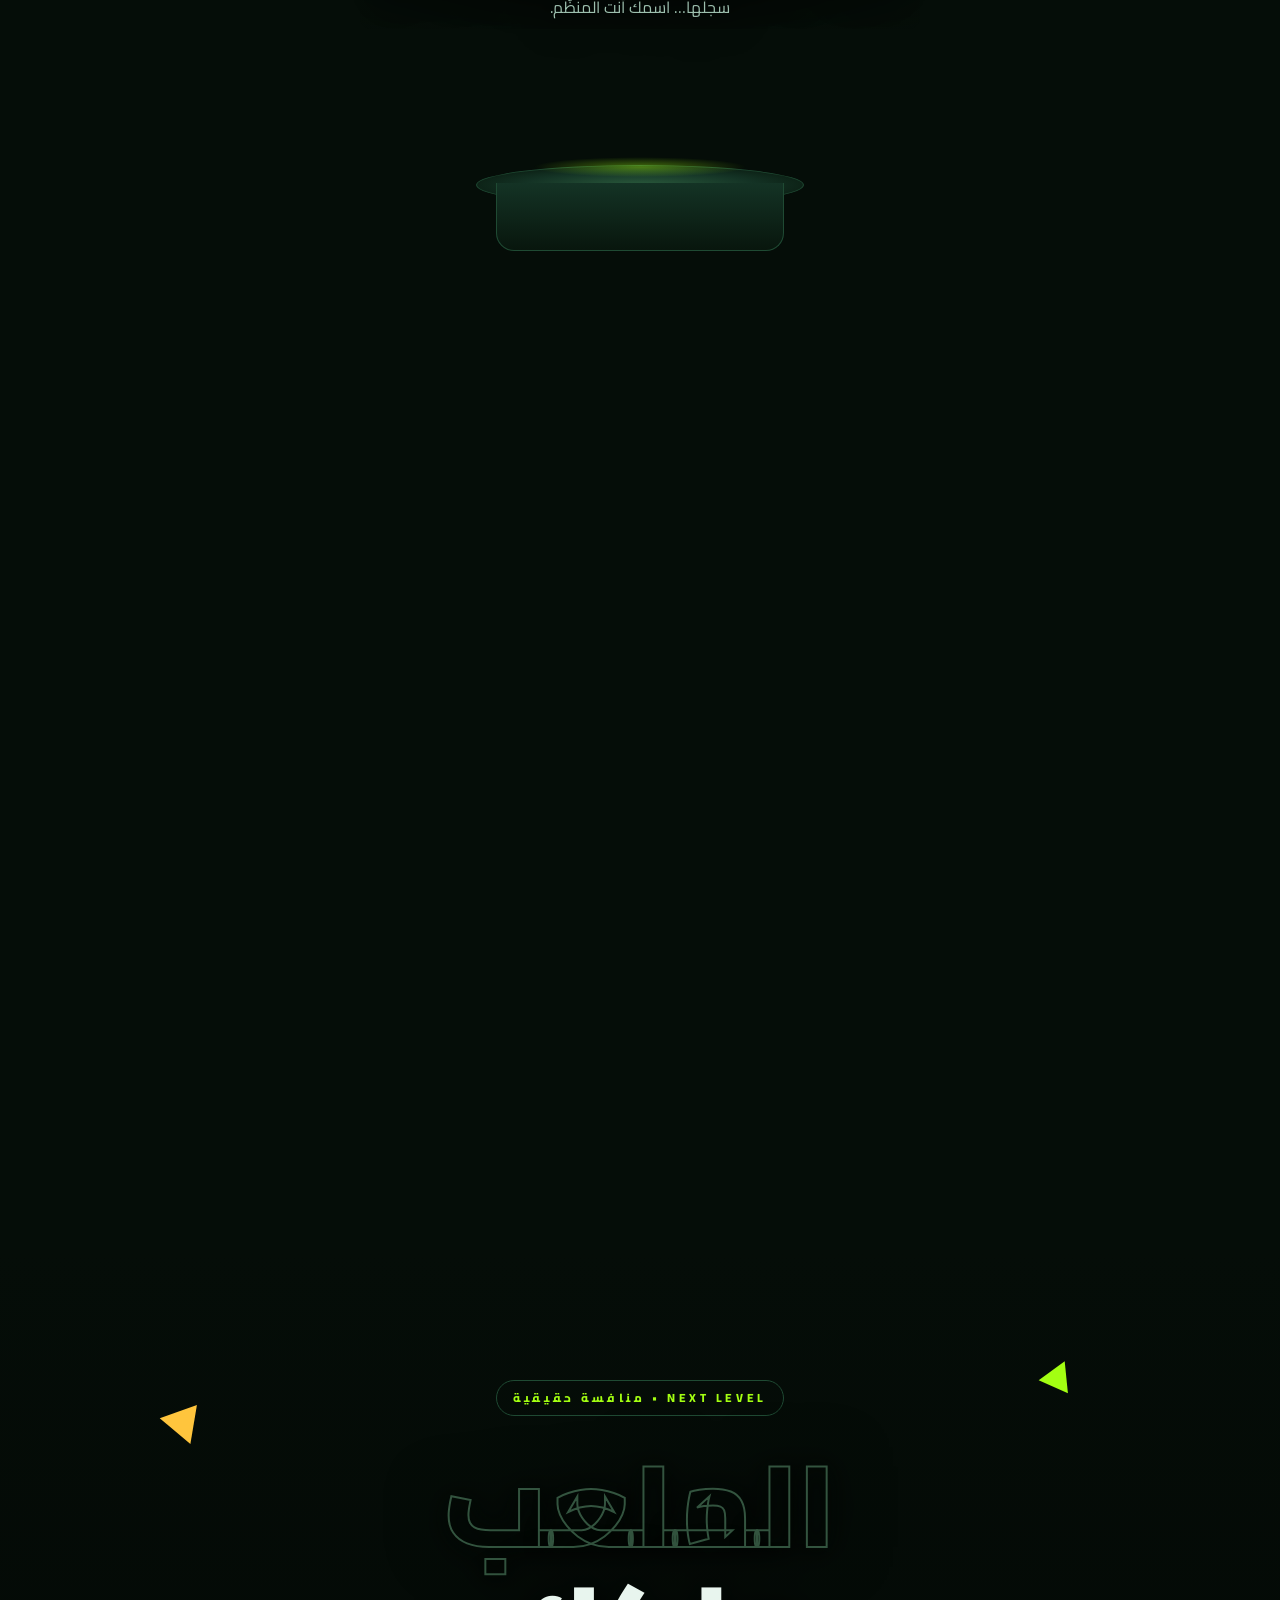
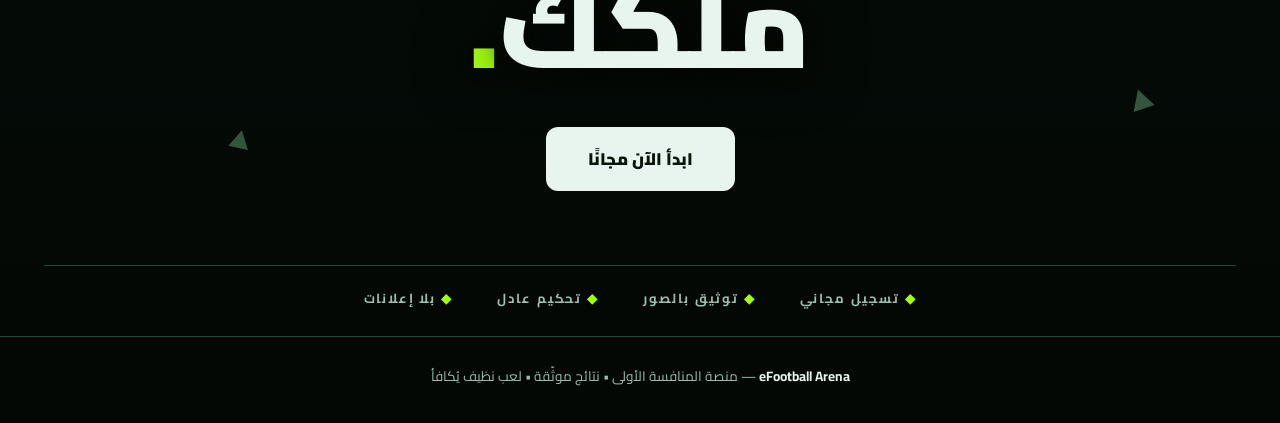
==== commit ba2e2b7c: "feat(landing): adopt the slam-hero experiment as the official landing Per the user's approval, the i" ====
--- a/frontend/landing/index.html
+++ b/frontend/landing/index.html
@@ -1,437 +1,536 @@
 <!DOCTYPE html>
-<html lang="ar" dir="rtl">
+<html lang="ar" dir="rtl" data-variant="classic">
 <head>
-<meta charset="UTF-8">
-<meta name="viewport" content="width=device-width, initial-scale=1.0">
-<meta name="theme-color" content="#0b1e13">
+<meta charset="UTF-8" />
+<meta name="viewport" content="width=device-width, initial-scale=1.0" />
 <title>eFootball Arena — منصة المنافسة الأولى</title>
-<link rel="preconnect" href="https://fonts.googleapis.com">
-<link href="https://fonts.googleapis.com/css2?family=Cairo:wght@400;600;700;800;900&family=Orbitron:wght@700;900&display=swap" rel="stylesheet">
+<meta name="description" content="eFootball Arena — منصة المنافسة الأولى: بطولات eFootball بنتائج موثّقة بالصور، تقييم ELO ديناميكي، ونظام ثقة. انضم مجانًا وابدأ بطولتك." />
+<link rel="preconnect" href="https://fonts.googleapis.com" />
+<link rel="preconnect" href="https://fonts.gstatic.com" crossorigin />
+<link href="https://fonts.googleapis.com/css2?family=Anton&family=Cairo:wght@400;600;700;800;900&display=swap" rel="stylesheet" />
+<link rel="stylesheet" href="/shared/eyes-loader.css" />
 <style>
-:root{
-  --pitch:#0b1e13;          /* ليل الاستاد */
-  --pitch-2:#0f2a1a;
-  --grass:#22c55e;          /* أخضر العشب */
-  --neon:#a3ff12;           /* النيون الرياضي */
-  --neon-dim:rgba(163,255,18,.14);
-  --white:#f4fff8;
-  --muted:#9fb8a8;
-  --card:rgba(255,255,255,.04);
-  --border:rgba(163,255,18,.18);
-  --radius:22px;
-}
-*{margin:0;padding:0;box-sizing:border-box}
-html{scroll-behavior:smooth}
-body{
-  font-family:'Cairo',sans-serif;
-  background:
-    radial-gradient(1200px 600px at 85% -5%, rgba(34,197,94,.18), transparent 60%),
-    radial-gradient(900px 500px at 10% 15%, rgba(163,255,18,.08), transparent 55%),
-    repeating-linear-gradient(90deg, rgba(255,255,255,.015) 0 2px, transparent 2px 90px),
-    linear-gradient(180deg,var(--pitch) 0%,var(--pitch-2) 45%,#08150d 100%);
-  color:var(--white);
-  overflow-x:hidden;
-}
-.container{width:min(1180px,92%);margin-inline:auto}
-
-/* ===== NAV ===== */
-.nav{
-  position:sticky;top:0;z-index:50;
-  backdrop-filter:blur(14px);
-  background:rgba(8,21,13,.72);
-  border-bottom:1px solid var(--border);
-}
-.nav-inner{display:flex;align-items:center;justify-content:space-between;padding:16px 0}
-.logo{display:flex;align-items:center;gap:12px;font-family:'Orbitron';font-weight:900;font-size:1.25rem;letter-spacing:1px}
-.logo .ball{
-  width:38px;height:38px;border-radius:50%;
-  background:conic-gradient(from 210deg,var(--neon),#0b1e13 35%,var(--grass) 60%,var(--neon));
-  display:grid;place-items:center;font-size:19px;
-  box-shadow:0 0 22px rgba(163,255,18,.45);
-}
-.logo span em{color:var(--neon);font-style:normal}
-.nav-links{display:flex;gap:28px;font-weight:600;font-size:.95rem}
-.nav-links a{color:var(--muted);text-decoration:none;transition:.25s}
-.nav-links a:hover{color:var(--neon)}
-.btn{
-  display:inline-flex;align-items:center;gap:8px;
-  padding:12px 26px;border-radius:999px;font-weight:800;
-  text-decoration:none;transition:.25s;cursor:pointer;border:none;
-  font-family:'Cairo';
-}
-.btn-neon{
-  background:linear-gradient(135deg,var(--neon),var(--grass));
-  color:#05130a;box-shadow:0 8px 30px rgba(163,255,18,.35);
-}
-.btn-neon:hover{transform:translateY(-2px);box-shadow:0 12px 40px rgba(163,255,18,.5)}
-.btn-ghost{border:1px solid var(--border);color:var(--white);background:transparent}
-.btn-ghost:hover{border-color:var(--neon);color:var(--neon)}
-.language-picker{display:inline-flex;align-items:center;gap:6px;padding:7px 10px;border:1px solid var(--border);border-radius:999px;color:var(--muted)}
-.language-picker select{border:0;background:transparent;color:var(--white);font:inherit;cursor:pointer}
-.language-picker option{background:var(--pitch);color:var(--white)}
-.sr-only{position:absolute;width:1px;height:1px;padding:0;margin:-1px;overflow:hidden;clip:rect(0,0,0,0);white-space:nowrap;border:0}
-
-/* ===== HERO ===== */
-.hero{position:relative;padding:110px 0 90px;text-align:center}
-.skip-link{position:absolute;top:-48px;right:20px;z-index:100;padding:10px 16px;border-radius:10px;background:var(--neon);color:#05130a;font-weight:800;transition:top .2s ease}
-.skip-link:focus{top:16px}
-.hero-grid{display:grid;grid-template-columns:minmax(0,1.08fr) minmax(320px,.92fr);align-items:center;gap:64px;text-align:right}
-.hero-copy{max-width:700px}
-.hero-copy .kicker{margin-bottom:22px}
-.hero-copy .lead{margin-inline:0}
-.hero-copy .hero-cta{justify-content:flex-start}
-.hero-visual{position:relative;min-height:390px;display:grid;place-items:center}
-.hero-visual::before{content:"";position:absolute;width:330px;height:330px;border-radius:50%;background:radial-gradient(circle,rgba(163,255,18,.18),transparent 68%);filter:blur(8px)}
-.live-card{position:relative;width:min(100%,390px);padding:24px;border:1px solid rgba(163,255,18,.35);border-radius:26px;background:linear-gradient(150deg,rgba(23,61,37,.96),rgba(8,25,15,.96));box-shadow:0 26px 80px rgba(0,0,0,.38),0 0 50px rgba(163,255,18,.1);transform:rotate(2deg)}
-.live-card::after{content:"";position:absolute;inset:10px;border:1px solid rgba(255,255,255,.05);border-radius:18px;pointer-events:none}
-.live-top,.player-row,.match-meta{display:flex;align-items:center;justify-content:space-between;gap:12px}
-.live-top{color:var(--muted);font-size:.78rem;font-weight:800}
-.live-dot{display:inline-flex;align-items:center;gap:7px;color:#ff8a8a}
-.live-dot::before{content:"";width:8px;height:8px;border-radius:50%;background:#ff5757;box-shadow:0 0 12px #ff5757}
-.match-score{display:grid;grid-template-columns:1fr auto 1fr;align-items:center;gap:16px;margin:30px 0 22px;text-align:center}
-.player{display:grid;gap:8px;justify-items:center;color:var(--white);font-weight:800}
-.avatar{display:grid;place-items:center;width:58px;height:58px;border-radius:18px;background:linear-gradient(145deg,var(--neon),var(--grass));color:#06130a;font-size:1.5rem;box-shadow:0 10px 24px rgba(163,255,18,.2)}
-.player:last-child .avatar{background:linear-gradient(145deg,#d8ffe9,#4fae78)}
-.score{font-family:'Orbitron';font-size:2.7rem;letter-spacing:3px;color:var(--neon)}
-.match-meta{padding-top:16px;border-top:1px solid rgba(255,255,255,.09);color:var(--muted);font-size:.78rem}
-.mini-progress{height:5px;margin-top:18px;border-radius:999px;background:#08150d;overflow:hidden}
-.mini-progress i{display:block;width:68%;height:100%;background:linear-gradient(90deg,var(--grass),var(--neon))}
-.hero .stats{margin-top:78px;text-align:center}
-.kicker{
-  display:inline-flex;align-items:center;gap:8px;
-  padding:8px 18px;border-radius:999px;
-  border:1px solid var(--border);background:var(--neon-dim);
-  color:var(--neon);font-weight:700;font-size:.85rem;margin-bottom:26px;
-  animation:pulse 2.4s infinite;
-}
-@keyframes pulse{50%{box-shadow:0 0 24px rgba(163,255,18,.35)}}
-.hero h1{
-  font-size:clamp(2.4rem,6vw,4.6rem);
-  font-weight:900;line-height:1.15;
-  margin-bottom:22px;
-}
-.hero h1 .grad{
-  background:linear-gradient(90deg,var(--neon),var(--grass),#eaffd0);
-  -webkit-background-clip:text;background-clip:text;color:transparent;
-}
-.hero p.lead{
-  color:var(--muted);font-size:1.15rem;max-width:640px;margin:0 auto 38px;line-height:1.9;
-}
-.hero-cta{display:flex;gap:16px;justify-content:center;flex-wrap:wrap}
-
-/* خطوة العد الكهربائي */
-.stats{
-  display:grid;grid-template-columns:repeat(auto-fit,minmax(160px,1fr));
-  gap:18px;margin-top:70px;
-}
-.stat{
-  background:var(--card);border:1px solid var(--border);border-radius:var(--radius);
-  padding:26px 16px;backdrop-filter:blur(8px);
-  transition:.3s;
-}
-.stat:hover{transform:translateY(-6px);border-color:var(--neon);box-shadow:0 14px 40px rgba(163,255,18,.12)}
-.stat .num{font-family:'Orbitron';font-size:2rem;font-weight:900;color:var(--neon)}
-.stat .lbl{color:var(--muted);font-size:.9rem;margin-top:6px;font-weight:600}
-
-/* ===== SECTIONS ===== */
-section{padding:90px 0}
-.sec-head{text-align:center;margin-bottom:56px}
-.sec-head h2{font-size:clamp(1.8rem,4vw,2.8rem);font-weight:900;margin-bottom:14px}
-.sec-head h2 b{color:var(--neon)}
-.sec-head p{color:var(--muted);max-width:560px;margin-inline:auto;line-height:1.9}
-
-.grid-3{display:grid;grid-template-columns:repeat(auto-fit,minmax(300px,1fr));gap:24px}
-.card{
-  background:var(--card);border:1px solid var(--border);border-radius:var(--radius);
-  padding:34px 28px;position:relative;overflow:hidden;transition:.35s;
-}
-.card::before{
-  content:"";position:absolute;inset:0;
-  background:linear-gradient(135deg,rgba(163,255,18,.08),transparent 55%);
-  opacity:0;transition:.35s;
-}
-.card:hover{transform:translateY(-8px);border-color:var(--neon);box-shadow:0 18px 50px rgba(163,255,18,.14)}
-.card:hover::before{opacity:1}
-.card .icon{
-  width:56px;height:56px;border-radius:16px;display:grid;place-items:center;
-  font-size:1.6rem;margin-bottom:20px;
-  background:var(--neon-dim);border:1px solid var(--border);
-}
-.card h3{font-size:1.25rem;font-weight:800;margin-bottom:12px}
-.card p{color:var(--muted);line-height:1.9;font-size:.95rem}
-
-/* شارة التوثيق في بطاقة الموثوقية */
-.verified{
-  position:absolute;top:20px;left:20px;font-size:.7rem;font-weight:800;
-  background:var(--neon);color:#05130a;padding:4px 12px;border-radius:999px;
-}
-
-/* ===== TOURNAMENTS ===== */
-.tour-card{
-  display:flex;flex-direction:column;gap:14px;
-}
-.tour-meta{display:flex;justify-content:space-between;color:var(--muted);font-size:.85rem;font-weight:600}
-.tour-prize{
-  font-family:'Orbitron';font-size:1.4rem;color:var(--neon);font-weight:900;
-}
-.badge{
-  align-self:flex-start;padding:5px 14px;border-radius:999px;font-size:.75rem;font-weight:800;
-}
-.badge-live{background:rgba(239,68,68,.15);color:#f87171;border:1px solid rgba(239,68,68,.4)}
-.badge-open{background:var(--neon-dim);color:var(--neon);border:1px solid var(--border)}
-
-/* ===== CTA ===== */
-.cta{
-  text-align:center;border-radius:34px;padding:80px 30px;position:relative;overflow:hidden;
-  background:linear-gradient(135deg,rgba(163,255,18,.12),rgba(34,197,94,.06));
-  border:1px solid var(--border);
-}
-.cta::after{
-  content:"⚽";position:absolute;font-size:11rem;opacity:.06;right:-20px;bottom:-40px;transform:rotate(-20deg);
-}
-.cta h2{font-size:clamp(1.9rem,4.5vw,3rem);font-weight:900;margin-bottom:16px}
-.cta p{color:var(--muted);margin-bottom:34px;line-height:1.9}
-
-/* ===== FOOTER ===== */
-footer{border-top:1px solid var(--border);padding:44px 0;text-align:center;color:var(--muted);font-size:.9rem}
-footer b{color:var(--neon);font-family:'Orbitron'}
-
-/* ===== reveal on scroll ===== */
-.reveal{opacity:0;transform:translateY(34px);transition:.8s cubic-bezier(.2,.7,.2,1)}
-.reveal.in{opacity:1;transform:none}
-@media(max-width:900px){.hero-grid{grid-template-columns:1fr;gap:42px;text-align:center}.hero-copy{margin-inline:auto}.hero-copy .lead{margin-inline:auto}.hero-copy .hero-cta{justify-content:center}.hero-visual{min-height:350px}}
-@media(max-width:720px){.nav-links{display:none}.hero{padding-top:72px}.hero-visual{min-height:315px}.live-card{transform:none}.hero .stats{margin-top:56px}}
-@media(max-width:520px){.nav-inner>div:last-child .btn{padding-inline:14px;font-size:.85rem}.language-picker{padding-inline:8px}.language-picker select{max-width:82px;font-size:.85rem}}
-@media(prefers-reduced-motion:reduce){html{scroll-behavior:auto}.reveal{opacity:1;transform:none;transition:none}.kicker{animation:none}.btn,.card{transition:none}}
-a:focus-visible,.btn:focus-visible{outline:3px solid var(--neon);outline-offset:4px}
+  :root{
+    --bg:#0b1e13; --bg-deep:#050d08; --surface:#10281c; --surface2:#143325;
+    --line:#1f4a33; --text:#e8f5ee; --muted:#9dbfae;
+    --neon:#a3ff12; --neon-dim:#6dcc0a; --gold:#ffc53d;
+    --accent:#a3ff12;
+    --ease:cubic-bezier(.22,1,.36,1);
+  }
+  html[data-variant="night"]{ --accent:#a3ff12; }
+  html[data-variant="gold"]{ --accent:#ffc53d; }
+  *{box-sizing:border-box}
+  html{scroll-behavior:smooth}
+  html{color-scheme:dark}
+  body{margin:0;background:var(--bg-deep);color:var(--text);font-family:"Cairo","Segoe UI",sans-serif;overflow-x:hidden}
+  ::selection{background:var(--neon);color:#08130a}
+  a{color:inherit}
+  .wrap{max-width:1280px;margin-inline:auto;padding-inline:clamp(18px,4vw,44px)}
+
+  /* ---------- THE ONE BALL (fixed, travels the whole page) ---------- */
+  #travelBall{
+    position:fixed;left:0;top:0;z-index:30;pointer-events:none;
+    width:clamp(230px,36vmin,370px);aspect-ratio:1;
+    transform:translate(50vw,47vh) translate(-50%,-50%);
+    will-change:transform,opacity;
+  }
+  /* baked shadow/glow: painted once into the layer, then only transformed */
+  .tb-shadow{position:absolute;inset:0;transform:translateY(9%) scale(.94);border-radius:50%;
+    background:radial-gradient(closest-side, rgba(0,0,0,.55), rgba(0,0,0,0) 72%)}
+  .tb-glow{position:absolute;inset:-7%;border-radius:50%;opacity:0;transition:opacity .5s;
+    background:radial-gradient(closest-side, rgba(163,255,18,.32), rgba(163,255,18,0) 70%)}
+  html[data-variant="night"] .tb-glow{opacity:1}
+  #travelBall .tb-bob{position:relative;width:100%;height:100%;animation:bob 6.5s ease-in-out infinite}
+  @keyframes bob{0%,100%{transform:translateY(-5px)}50%{transform:translateY(5px)}}
+  #travelBall img{width:100%;height:100%;display:block;transition:filter .5s ease;user-select:none;-webkit-user-drag:none}
+  html[data-variant="night"] #travelBall img{filter:brightness(.34) contrast(1.15) saturate(.8)}
+  html[data-variant="gold"] #travelBall img{filter:sepia(.5) saturate(2.4) hue-rotate(-10deg) brightness(1.03)}
+
+  /* ---------- NAV ---------- */
+  .nav{position:absolute;inset-inline:0;top:0;z-index:40}
+  .nav-in{display:flex;align-items:center;justify-content:space-between;padding-top:20px}
+  .brand{display:flex;align-items:center;gap:10px;text-decoration:none;font-weight:900;letter-spacing:.02em}
+  .brand .mark{width:34px;height:34px;border:2px solid var(--neon);border-radius:50%;display:grid;place-items:center;color:var(--neon);font-family:"Anton",sans-serif;font-size:15px}
+  .brand small{display:block;font-weight:600;color:var(--muted);font-size:.68rem;letter-spacing:.28em}
+  .nav-links{display:flex;gap:30px;font-weight:700;font-size:.95rem}
+  .nav-links a{text-decoration:none;color:var(--muted)}
+  .nav-links a.hot{color:var(--accent)}
+  .nav-links a:hover{color:var(--text)}
+  .nav-cta{display:flex;gap:10px;align-items:center}
+  .chip{border:1px solid var(--line);border-radius:999px;padding:7px 14px;font-size:.8rem;color:var(--muted);text-decoration:none}
+  .chip:hover{border-color:var(--neon);color:var(--text)}
+  @media(max-width:760px){.nav-links{display:none}}
+
+  /* ---------- HERO ---------- */
+  .hero{position:relative;min-height:100svh;display:flex;flex-direction:column;overflow:hidden;
+    background:radial-gradient(1100px 620px at 50% 30%, #12351f 0%, var(--bg) 55%, var(--bg-deep) 100%)}
+  .hero-word{position:absolute;inset:0;display:grid;place-items:center;pointer-events:none;z-index:1}
+  .hero-word span{font-family:"Anton",sans-serif;font-size:clamp(120px,24vw,360px);letter-spacing:.01em;color:#173a27;
+    transform:translateY(-4%);white-space:nowrap;transition:filter .45s ease, opacity .45s ease}
+  .hero-word.swap span{filter:blur(14px);opacity:.35}
+  .orbit{position:absolute;left:50%;top:47%;transform:translate(-50%,-50%);z-index:1;pointer-events:none}
+  .orbit i{position:absolute;left:50%;top:50%;transform:translate(-50%,-50%);border:1px dashed rgba(163,255,18,.16);border-radius:50%}
+  .orbit i:nth-child(1){width:420px;height:420px}
+  .orbit i:nth-child(2){width:580px;height:580px;border-color:rgba(232,245,238,.07)}
+  .orbit i:nth-child(3){width:760px;height:760px;border-color:rgba(232,245,238,.05)}
+  @media(max-width:640px){.orbit i:nth-child(1){width:300px;height:300px}.orbit i:nth-child(2){width:420px;height:420px}.orbit i:nth-child(3){width:540px;height:540px}}
+  .ball-zone{flex:1;min-height:44svh}
+  .hero-side{position:absolute;z-index:35;top:50%;transform:translateY(-50%);inset-inline-start:clamp(16px,4vw,48px);display:flex;align-items:center;gap:12px;color:var(--muted);font-weight:700;font-size:.9rem}
+  .play-dot{width:52px;height:52px;border-radius:50%;border:1px solid var(--line);display:grid;place-items:center;color:var(--neon);background:rgba(16,40,28,.55);backdrop-filter:blur(4px);cursor:pointer;transition:.25s}
+  .play-dot:hover{border-color:var(--neon);transform:scale(1.06)}
+  @media(max-width:760px){.hero-side{display:none}}
+  .hero-count{position:absolute;z-index:35;top:50%;inset-inline-end:22px;transform:translateY(-50%) rotate(180deg);writing-mode:vertical-rl;
+    font-family:"Anton",sans-serif;letter-spacing:.35em;color:var(--muted);font-size:.8rem}
+  .hero-bottom{position:relative;z-index:35;padding-bottom:34px}
+  .hero-bottom-in{display:flex;align-items:flex-end;justify-content:space-between;gap:22px;flex-wrap:wrap}
+  .price .amount{font-family:"Anton",sans-serif;font-size:2rem;color:var(--accent);letter-spacing:.03em;transition:color .4s}
+  .price .spec{color:var(--muted);font-size:.78rem;letter-spacing:.22em;font-weight:700;margin-top:2px}
+  .cta-main{display:inline-flex;align-items:center;gap:10px;background:var(--accent);color:#0a1408;font-weight:900;font-size:1.05rem;
+    border:none;border-radius:12px;padding:16px 38px;cursor:pointer;text-decoration:none;letter-spacing:.02em;
+    box-shadow:0 0 34px rgba(163,255,18,.35);transition:background .4s, transform .2s, box-shadow .4s}
+  .cta-main:hover{transform:translateY(-2px)}
+  html[data-variant="gold"] .cta-main{box-shadow:0 0 34px rgba(255,197,61,.35)}
+  .variant-box{display:flex;flex-direction:column;align-items:flex-end;gap:10px}
+  .variant-name{font-weight:800;font-size:.9rem;color:var(--text)}
+  .variant-name small{display:block;color:var(--muted);font-weight:600;font-size:.72rem;letter-spacing:.18em}
+  .variant-row{display:flex;align-items:center;gap:12px}
+  .vdot{width:26px;height:26px;border-radius:50%;border:2px solid transparent;cursor:pointer;padding:0;transition:.2s}
+  .vdot[data-v="classic"]{background:linear-gradient(135deg,#f4f7f4 55%,#10160f 55%)}
+  .vdot[data-v="night"]{background:linear-gradient(135deg,#0d120c 55%,#a3ff12 55%)}
+  .vdot[data-v="gold"]{background:linear-gradient(135deg,#f7f3e8 55%,#c9a227 55%)}
+  .vdot.on{border-color:var(--text);transform:scale(1.12)}
+  .varrow{width:42px;height:42px;border-radius:50%;border:1px solid var(--line);background:rgba(16,40,28,.5);color:var(--text);
+    font-size:1.05rem;cursor:pointer;display:grid;place-items:center;transition:.2s}
+  .varrow:hover{border-color:var(--neon);color:var(--neon)}
+
+  /* ---------- SCROLL STAGE (panels; the one ball passes through) ---------- */
+  .stage{position:relative;height:340vh;background:linear-gradient(180deg,var(--bg-deep),var(--bg) 18%,var(--bg) 82%,var(--bg-deep))}
+  .stage-sticky{position:sticky;top:0;height:100svh;overflow:hidden;z-index:35}
+  .stage-panel{position:absolute;z-index:35;top:50%;transform:translateY(-50%);max-width:430px;opacity:0;transition:opacity .55s ease;pointer-events:none}
+  .stage-panel.on{opacity:1;pointer-events:auto}
+  .stage-panel.p-right{inset-inline-start:clamp(18px,6vw,90px)}
+  .stage-panel.p-left{inset-inline-end:clamp(18px,6vw,90px)}
+  .kicker{color:var(--accent);font-weight:800;letter-spacing:.3em;font-size:.72rem;text-transform:uppercase}
+  .stage-panel h2{font-size:clamp(2rem,4.6vw,3.4rem);font-weight:900;line-height:1.12;margin:.35em 0 .5em}
+  .stage-panel p{color:var(--muted);line-height:1.9;margin:0 0 18px}
+  .specs{display:grid;gap:14px}
+  .spec{display:flex;gap:14px;align-items:flex-start;border-inline-start:2px solid var(--line);padding-inline-start:14px}
+  .spec b{font-family:"Anton",sans-serif;font-weight:400;font-size:1.5rem;color:var(--text);letter-spacing:.02em;white-space:nowrap}
+  .spec span{color:var(--muted);font-size:.86rem;line-height:1.7}
+  .stage-dots{position:absolute;z-index:3;bottom:26px;left:50%;transform:translateX(-50%);display:flex;gap:8px}
+  .stage-dots i{width:26px;height:3px;border-radius:3px;background:var(--line);transition:.3s}
+  .stage-dots i.on{background:var(--accent);width:40px}
+  @media(max-width:820px){
+    .stage-panel{max-width:min(88vw,430px);inset-inline:0;margin-inline:auto;top:auto;bottom:9svh;transform:none;text-align:center;
+      background:rgba(5,13,8,.72);border:1px solid var(--line);border-radius:16px;padding:18px 18px 14px;backdrop-filter:blur(6px)}
+    .spec{text-align:start}
+  }
+
+  /* ---------- HUD diagram ---------- */
+  .hud{position:relative;padding:110px 0 90px;background:radial-gradient(700px 380px at 50% 45%, #12351f 0%, transparent 70%)}
+  @media(min-width:821px){
+    .hud{height:210vh;padding:0}
+    .hud-sticky{position:sticky;top:0;height:100svh;display:flex;flex-direction:column;justify-content:center;overflow:hidden;z-index:35}
+  }
+  .hud-head{text-align:center;margin-bottom:8px;position:relative;z-index:35}
+  .hud-stage{position:relative;max-width:860px;margin:26px auto 0;height:430px}
+  .hud-ring{position:absolute;left:50%;top:50%;transform:translate(-50%,-50%);border:1px dashed rgba(163,255,18,.22);border-radius:50%;width:330px;height:330px;pointer-events:none}
+  .callout{position:absolute;z-index:35;max-width:210px;font-size:.85rem;color:var(--muted);line-height:1.7}
+  .callout b{display:block;color:var(--text);font-size:.98rem;margin-bottom:2px}
+  .callout::before{content:"";position:absolute;top:10px;width:64px;height:1px;background:linear-gradient(90deg,var(--neon),transparent)}
+  .callout.c1{top:6%;inset-inline-start:0}.callout.c1::before{inset-inline-start:100%;margin-inline-start:10px}
+  .callout.c2{bottom:8%;inset-inline-start:2%}.callout.c2::before{inset-inline-start:100%;margin-inline-start:10px}
+  .callout.c3{top:12%;inset-inline-end:0}.callout.c3::before{inset-inline-end:100%;margin-inline-end:10px;background:linear-gradient(-90deg,var(--neon),transparent)}
+  .callout.c4{bottom:4%;inset-inline-end:2%}.callout.c4::before{inset-inline-end:100%;margin-inline-end:10px;background:linear-gradient(-90deg,var(--neon),transparent)}
+  @media(max-width:820px){.hud-stage{height:auto;display:grid;gap:14px;padding-top:300px}.hud-ring{display:none}
+    .callout{position:static;max-width:none;border:1px solid var(--line);border-radius:14px;padding:14px 16px}.callout::before{display:none}}
+
+  /* ---------- Champion ---------- */
+  .champion{padding:120px 0 110px;text-align:center;position:relative}
+  @media(min-width:821px){
+    .champion{height:200vh;padding:0}
+    .pod-sticky{position:sticky;top:0;height:100svh}
+    .pod-sticky .pedestal{position:absolute;left:50%;transform:translateX(-50%);bottom:11svh;margin:0}
+    .champion-sticky{position:sticky;top:0;height:100svh;margin-top:-100svh;display:flex;flex-direction:column;justify-content:center;overflow:hidden;z-index:35;pointer-events:none}
+  }
+  @media(max-width:820px){
+    .champion{display:flex;flex-direction:column}
+    .champion-sticky{order:1}
+    .pod-sticky{order:2}
+  }
+  .champion .wrap{position:relative;z-index:35}
+  .champion .badge{display:inline-block;border:1px solid var(--line);color:var(--accent);border-radius:999px;padding:6px 16px;
+    font-size:.74rem;font-weight:800;letter-spacing:.3em}
+  .champion h2{font-size:clamp(2.2rem,5.4vw,3.8rem);font-weight:900;margin:.4em 0 .3em}
+  .champion p{color:var(--muted);max-width:560px;margin:0 auto 8px;line-height:1.9;padding:6px 10px;border-radius:12px;
+    background:radial-gradient(110% 130% at 50% 50%, rgba(5,13,8,.55), rgba(5,13,8,0) 72%)}
+  .pedestal{margin:210px auto 0;width:min(420px,80vw)}
+  .pod{position:relative;height:86px;margin:0 auto;width:78%}
+  .pod::before{content:"";position:absolute;inset-inline:0;top:0;height:38px;border-radius:50%;
+    background:radial-gradient(closest-side,#2a5a3c,#143325 70%,#0d2317);border:1px solid var(--line)}
+  .pod::after{content:"";position:absolute;inset-inline:6%;top:18px;bottom:0;border-radius:0 0 18px 18px;
+    background:linear-gradient(180deg,#143325,#08160d);border:1px solid var(--line);border-top:none}
+  .pod-glow{position:absolute;left:50%;top:-8px;transform:translateX(-50%);width:65%;height:20px;border-radius:50%;
+    background:radial-gradient(closest-side, rgba(163,255,18,.4), transparent);z-index:1}
+
+  /* ---------- Finale ---------- */
+  .finale{position:relative;padding:130px 0 0;text-align:center;overflow:hidden;background:linear-gradient(180deg,var(--bg-deep),#030805)}
+  .shard{position:absolute;width:0;height:0;opacity:0;transition:all 1s var(--ease)}
+  .finale.in .shard{opacity:1}
+  .shard.s1{border-inline-start:16px solid transparent;border-inline-end:16px solid transparent;border-bottom:28px solid var(--neon);top:16%;inset-inline-start:16%;transform:rotate(24deg)}
+  .shard.s2{border-inline-start:11px solid transparent;border-inline-end:11px solid transparent;border-bottom:20px solid #33543f;top:64%;inset-inline-start:10%;transform:rotate(-18deg)}
+  .shard.s3{border-inline-start:20px solid transparent;border-inline-end:20px solid transparent;border-bottom:34px solid var(--gold);top:22%;inset-inline-end:13%;transform:rotate(40deg)}
+  .shard.s4{border-inline-start:10px solid transparent;border-inline-end:10px solid transparent;border-bottom:18px solid #33543f;top:70%;inset-inline-end:18%;transform:rotate(12deg)}
+  .finale .badge{display:inline-block;border:1px solid var(--line);color:var(--accent);border-radius:999px;padding:6px 16px;font-size:.74rem;font-weight:800;letter-spacing:.3em}
+  .finale h2{font-size:clamp(3rem,10vw,7.2rem);font-weight:900;line-height:1.05;margin:.25em 0 .35em}
+  .finale h2 .stroke{display:block;color:transparent;-webkit-text-stroke:2px #33543f}
+  .finale h2 .dot{color:var(--accent)}
+  .cta-white{display:inline-block;background:var(--text);color:#0a1408;font-weight:900;font-size:1.05rem;border-radius:12px;
+    padding:16px 42px;text-decoration:none;transition:.2s}
+  .cta-white:hover{transform:translateY(-2px);background:#fff}
+  .trust-strip{margin-top:74px;border-top:1px solid var(--line);padding:20px 0 26px;display:flex;justify-content:center;gap:14px 44px;flex-wrap:wrap;
+    color:var(--muted);font-size:.82rem;font-weight:700;letter-spacing:.14em}
+  .trust-strip b{color:var(--accent);font-weight:900}
+
+  /* ---------- Footer note ---------- */
+  .finale .wrap{position:relative;z-index:35}
+  .exp-note{position:relative;z-index:35;padding:26px 0 34px;text-align:center;color:var(--muted);font-size:.85rem;border-top:1px solid var(--line);background:#030805}
+  .exp-note a{color:var(--neon);font-weight:800;text-decoration:none}
+
+  /* Text over the traveling ball: dark aura keeps glyphs readable on any panel */
+  .hud-head h2, .callout, .champion h2, .champion p, .finale h2,
+  .stage-panel h2, .stage-panel p { text-shadow: 0 2px 22px rgba(3,8,5,.95), 0 0 60px rgba(3,8,5,.8); }
+
+  /* ---------- Reveal ---------- */
+  .rv{opacity:0;transform:translateY(30px);transition:opacity .8s ease,transform .8s var(--ease)}
+  .rv.in{opacity:1;transform:none}
+  @media (prefers-reduced-motion: reduce){
+    #travelBall .tb-bob{animation:none}
+    .rv{opacity:1;transform:none;transition:none}
+    html{scroll-behavior:auto}
+  }
 </style>
 </head>
 <body>
-<a class="skip-link" href="#main-content">تجاوز إلى المحتوى</a>
-
-<!-- NAV -->
-<nav class="nav">
-  <div class="container nav-inner">
-    <div class="logo"><div class="ball">⚽</div><span>eFootball <em>Arena</em></span></div>
+
+<!-- THE ONE BALL: a single real football that travels the whole page -->
+<div id="travelBall" aria-hidden="true"><div class="tb-shadow"></div><div class="tb-glow"></div><div class="tb-bob"><img id="ballImg" src="/football.webp" alt="" draggable="false" /></div></div>
+
+<!-- ================= HERO ================= -->
+<header class="hero">
+  <nav class="nav"><div class="wrap nav-in">
+    <a class="brand" href="/landing/"><span class="mark">A</span><span>eFootball Arena<small>EST. 2026</small></span></a>
     <div class="nav-links">
-      <a href="#features">المنظومة</a>
-      <a href="#tournaments">البطولات</a>
-      <a href="#trust">نظام الثقة</a>
-      <a href="#cta">ابدأ الآن</a>
-    </div>
-    <div style="display:flex;align-items:center;gap:10px">
-      <label class="language-picker" title="اللغة">
-        <span aria-hidden="true">文</span>
-        <span class="sr-only">اللغة</span>
-        <select id="landing-language" aria-label="اللغة">
-          <option value="ar">العربية</option>
-          <option value="fr">Français</option>
-          <option value="en">English</option>
-        </select>
-      </label>
-      <a class="btn btn-neon" href="/auth.html">انضم مجانًا</a>
-    </div>
+      <a class="hot" href="/app/tournaments.html">البطولات</a>
+      <a href="#stage">كيف تعمل؟</a>
+      <a href="#champion">البطل</a>
+      <a href="/app/ratings.html">المتصدرون</a>
+    </div>
+    <div class="nav-cta">
+      <a class="chip" href="/auth.html">تسجيل الدخول</a>
+      <a class="chip" href="/auth.html" style="border-color:var(--neon);color:var(--neon)">انضم مجانًا</a>
+    </div>
+  </div></nav>
+
+  <div class="hero-word" id="heroWord" dir="ltr"><span>ARENA</span></div>
+  <div class="orbit" aria-hidden="true"><i></i><i></i><i></i></div>
+  <div class="ball-zone" aria-hidden="true"></div>
+
+  <div class="hero-side">
+    <button class="play-dot" id="playBtn" aria-label="اكتشف كيف تعمل المنصة">▶</button>
+    <span>شاهد الفكرة<br />في ٣٠ ثانية</span>
   </div>
-</nav>
-
-<!-- HERO -->
-<main id="main-content">
-<header class="hero container">
-  <div class="hero-grid">
-    <div class="hero-copy">
-      <div class="kicker">🏟️ الموسم الصفري — التسجيل مفتوح الآن</div>
-      <h1>اللعبة تكفي؟<br><span class="grad">منافسة حقيقية</span> تحتاج منصة حقيقية.</h1>
-      <p class="lead">بطولات رسمية مجانية، توثيق لنتائج المباريات، وترتيب ELO عالمي — كل ما يحتاجه لاعب eFootball الطموح في مكان واحد.</p>
-      <div class="hero-cta">
-        <a class="btn btn-neon" href="/auth.html">ابدأ مسيرتك التنافسية ←</a>
-        <a class="btn btn-ghost" href="#features">اكتشف المنظومة</a>
+  <div class="hero-count" dir="ltr"><span id="variantCount">01 / 03</span></div>
+
+  <div class="hero-bottom"><div class="wrap hero-bottom-in">
+    <div class="price">
+      <div class="amount" dir="ltr">FREE</div>
+      <div class="spec">بلا اشتراك • بلا إعلانات • مقاس رسمي</div>
+    </div>
+    <a class="cta-main" href="/auth.html">انضم إلى الساحة ⚽</a>
+    <div class="variant-box">
+      <div class="variant-name"><span id="variantName">الكرة الكلاسيكية</span><small id="variantSub">CLASSIC • إصدار المباريات</small></div>
+      <div class="variant-row">
+        <button class="varrow" id="vPrev" aria-label="الإصدار السابق">‹</button>
+        <button class="vdot on" data-v="classic" aria-label="الكلاسيكية"></button>
+        <button class="vdot" data-v="night" aria-label="نيون الليل"></button>
+        <button class="vdot" data-v="gold" aria-label="الذهبية"></button>
+        <button class="varrow" id="vNext" aria-label="الإصدار التالي">›</button>
       </div>
     </div>
-    <div class="hero-visual" aria-label="مثال على مباراة مباشرة">
-      <div class="live-card">
-        <div class="live-top"><span class="live-dot">مباشرة الآن</span><span>كأس الأبطال · نصف النهائي</span></div>
-        <div class="match-score">
-          <div class="player"><span class="avatar" aria-hidden="true">⚡</span><span>Falcon 7</span></div>
-          <span class="score">2 — 1</span>
-          <div class="player"><span class="avatar" aria-hidden="true">⚽</span><span>Atlas FC</span></div>
-        </div>
-        <div class="match-meta"><span>الدقيقة 78</span><span>توثيق تلقائي للنتيجة</span></div>
-        <div class="mini-progress" aria-hidden="true"><i></i></div>
+  </div></div>
+</header>
+
+<!-- ================= SCROLL STAGE ================= -->
+<section class="stage" id="stage">
+  <div class="stage-sticky">
+    <article class="stage-panel p-right on">
+      <div class="kicker">Tournament Engine</div>
+      <h2>تحكّم كامل<br />في بطولتك</h2>
+      <p>أنشئ بطولة احترافية في دقائق، بالنظام الذي يناسب مجموعتك — والمنصة تتولى الجدولة والترتيب والتوثيق.</p>
+      <div class="specs">
+        <div class="spec"><b>03</b><span>أنظمة لعب كاملة: خروج المغلوب، دوري كامل، مجموعات وإقصائيات</span></div>
+        <div class="spec"><b>64</b><span>لاعبًا كحد أقصى في البطولة الواحدة — من دور الـ٦٤ حتى النهائي</span></div>
       </div>
-    </div>
-  </div>
-
-  <div class="stats reveal">
-    <div class="stat"><div class="num" id="stat-players" data-count="0">0</div><div class="lbl">لاعب في التصنيف</div></div>
-    <div class="stat"><div class="num" id="stat-tournaments-done" data-count="0">0</div><div class="lbl">بطولة مكتملة</div></div>
-    <div class="stat"><div class="num" id="stat-matches" data-count="0">0</div><div class="lbl">مباراة موثقة</div></div>
-    <div class="stat"><div class="num" id="stat-open" data-count="0">0</div><div class="lbl">بطولة مفتوحة للتسجيل</div></div>
-  </div>
-</header>
-
-<!-- FEATURES -->
-<section id="features" class="container">
-  <div class="sec-head reveal">
-    <h2>منظومة كاملة، <b>وليس مجرد قائمة نتائج</b></h2>
-    <p>كل مكونات المنصة صُممت لهدف واحد: احترام وقت اللاعب وعدالة المنافسة.</p>
-  </div>
-  <div class="grid-3">
-    <div class="card reveal">
-      <div class="icon">🏆</div>
-      <h3>بطولات بثلاث صيغ</h3>
-      <p>خروج المغلوب، الدوري الكامل، أو نظام المجموعات + الأدوار الإقصائية — بقسمة فرق بأسلوب الأفعى حسب تقييم اللاعبين لضمان توازن المجموعات.</p>
-    </div>
-    <div class="card reveal">
-      <div class="verified">مضاد للتلاعب</div>
-      <div class="icon">📸</div>
-      <h3>توثيق النتائج</h3>
-      <p>رفع لقطة شاشة من المباراة + تأكيد الطرفين المتبادل، وفي حال الخلاف — نظام نزاعات يحسمها بقرار الإدارة مع عقوبات على النتائج الزائفة.</p>
-    </div>
-    <div class="card reveal">
-      <div class="icon">📈</div>
-      <h3>ترتيب ELO ديناميكي</h3>
-      <p>نظام تقييم رياضي مثبت يحسب قوة كل لاعب بعد كل مباراة، مع ترتيب موسمي يُصفَّر ويتجدد مع كل موسم جديد.</p>
-    </div>
-    <div class="card reveal">
-      <div class="icon">🛡️</div>
-      <h3>محرك الثقة والاحتيال</h3>
-      <p>درجة ثقة لكل لاعب تبدأ من 100، تتراجع مع البلاغات غير المبررة والتلاعب، وتتعافى تدريجيًا بالمباريات النظيفة.</p>
-    </div>
-    <div class="card reveal">
-      <div class="icon">🆓</div>
-      <h3>منافسة مجانية بالكامل</h3>
-      <p>لا رسوم دخول، ولا إيداعات، ولا سحوبات. نافس من أجل التصنيف، الثقة، والإنجازات التنافسية دون حواجز مالية.</p>
-    </div>
-    <div class="card reveal">
-      <div class="icon">👥</div>
-      <h3>مجتمع اللاعبين</h3>
-      <p>منشورات، متابعة، وتفاعل مع أبرز اللحظات — إبقَ على اطلاع بإنجازات منافسيك وشارك أهدافك الأسطورية.</p>
-    </div>
+    </article>
+
+    <article class="stage-panel p-left">
+      <div class="kicker">Verified Results</div>
+      <h2>نتائج موثّقة<br />لا تُكسر</h2>
+      <p>كل نتيجة تُرفع بصورة دليل ويؤكدها الخصم بنفسه. لا أرقام من الهواء، ولا فائز بلا إثبات.</p>
+      <div class="specs">
+        <div class="spec"><b>100%</b><span>من النتائج موثّقة بصورة — الخصم يؤكد، والمشرف يفصل في النزاعات</span></div>
+        <div class="spec"><b>±16</b><span>نقطة ELO في المباراة المتكافئة — تقييم يبدأ من 1000 ويتحرك بعد كل مباراة</span></div>
+      </div>
+    </article>
+
+    <article class="stage-panel p-right">
+      <div class="kicker">Trust System</div>
+      <h2>سمعة تُبنى<br />مباراةً بعد مباراة</h2>
+      <p>درجة ثقة تبدأ من 100 وترافق كل لاعب — البلاغات الكاذبة تُخصم، واللعب النظيف يُكافأ بالظهور.</p>
+      <div class="specs">
+        <div class="spec"><b>100</b><span>درجة ثقة ابتدائية لكل لاعب جديد — مرآة سلوكه داخل الساحة</span></div>
+        <div class="spec"><b>−15</b><span>خصمًا فوريًا عند ثبوت بلاغ كاذب — العدالة جزء من اللعبة</span></div>
+      </div>
+    </article>
+
+    <div class="stage-dots" aria-hidden="true"><i class="on"></i><i></i><i></i></div>
   </div>
 </section>
 
-<!-- TOURNAMENTS -->
-<section id="tournaments" class="container">
-  <div class="sec-head reveal">
-    <h2>بطولات <b>مفتوحة للتسجيل</b> الآن</h2>
-    <p>اختر بطولتك المجانية، انضم، وانتظر القرعة — الطريق إلى اللقب يبدأ من هنا.</p>
-  </div>
-  <div class="grid-3" id="landing-tournaments">
-    <div class="card tour-card reveal"><h3>جارٍ تحميل البطولات…</h3></div>
+<!-- ================= HUD ================= -->
+<section class="hud" id="hud">
+  <div class="hud-sticky">
+    <div class="wrap">
+      <div class="hud-head rv">
+        <div class="kicker">Match Anatomy</div>
+        <h2 style="font-size:clamp(1.9rem,4.4vw,3.1rem);font-weight:900;margin:.3em 0 0">تشريح مباراة واحدة</h2>
+      </div>
+      <div class="hud-stage rv" id="hudStage">
+        <div class="hud-ring" aria-hidden="true"></div>
+        <div class="callout c1"><b>صورة الدليل</b>لقطة النتيجة النهائية تُرفع مع كل تقديم — إلزامية، بلا استثناء.</div>
+        <div class="callout c2"><b>تأكيد الخصم</b>النتيجة لا تُعتمد حتى يؤكدها الطرف الآخر بنفسه.</div>
+        <div class="callout c3"><b>ELO فوري</b>التقييم والترتيب العالمي يُحدَّثان لحظة اعتماد النتيجة.</div>
+        <div class="callout c4"><b>تحكيم المشرف</b>نزاع مفتوح؟ المشرف يراجع الدليل ويحسم — القرار موثّق.</div>
+      </div>
+    </div>
   </div>
 </section>
 
-<!-- TRUST -->
-<section id="trust" class="container">
-  <div class="cta reveal">
-    <h2>عدالة النتائج هي <span style="color:var(--neon)">خط الدفاع الأول</span></h2>
-    <p>كل مباراة تمر عبر ثلاث طبقات حماية: تأكيد الطرفين، أدلة بصرية، ومحرك كشف التلاعب الذي يرصد أنماط التفادي بين حسابات مترابطة — حتى يبقى اللقب لمن يستحقه فعلًا.</p>
-    <a class="btn btn-neon" href="#cta">اقرأ سياسة اللعب النظيف</a>
+<!-- ================= CHAMPION ================= -->
+<section class="champion" id="champion">
+  <div class="pod-sticky" aria-hidden="true">
+    <div class="pedestal" id="pedestal">
+      <div class="pod"><span class="pod-glow"></span></div>
+    </div>
+  </div>
+  <div class="champion-sticky">
+    <div class="wrap rv">
+      <span class="badge">LIMITED • إصدار البطل</span>
+      <h2>المنصّة لا تصنع نفسها</h2>
+      <p>كل بطل بدأ ببطولة أولى. أنشئ بطولتك، ادعُ منافسيك، وخلّي أول اسم يُكتب في سجلّها… اسمك أنت المنظّم.</p>
+    </div>
   </div>
 </section>
 
-<!-- CTA -->
-<section id="cta" class="container" style="padding-top:0">
-  <div class="cta reveal">
-    <h2>استعد. القرعة تقترب.</h2>
-    <p>أنشئ حسابك خلال دقيقة واحدة واحصل على تقييم ELO الافتتاحي قبل انطلاق الموسم الأول.</p>
-    <div class="hero-cta">
-      <a class="btn btn-neon" href="/auth.html">أنشئ حسابك الآن</a>
-      <a class="btn btn-ghost" href="#features">تعرّف على المنظومة</a>
+<!-- ================= FINALE ================= -->
+<section class="finale" id="finale">
+  <i class="shard s1"></i><i class="shard s2"></i><i class="shard s3"></i><i class="shard s4"></i>
+  <div class="wrap">
+    <span class="badge">NEXT LEVEL • منافسة حقيقية</span>
+    <h2><span class="stroke">الملعب</span> ملكك<span class="dot">.</span></h2>
+    <a class="cta-white" href="/auth.html">ابدأ الآن مجانًا</a>
+    <div class="trust-strip">
+      <span><b>◆</b> تسجيل مجاني</span>
+      <span><b>◆</b> توثيق بالصور</span>
+      <span><b>◆</b> تحكيم عادل</span>
+      <span><b>◆</b> بلا إعلانات</span>
     </div>
   </div>
 </section>
-</main>
-
-<footer>
-  <div class="container">
-    <div class="logo" style="justify-content:center;margin-bottom:14px"><div class="ball">⚽</div><span>eFootball <em>Arena</em></span></div>
-    <p>منصة تنافسية اجتماعية للاعبي eFootball — بطولات · ترتيب · توثيق · مجتمع · اقتصاد</p>
-    <p style="margin-top:8px;opacity:.6">© 2026 eFootball Arena — <b>v0.1.0</b></p>
-  </div>
+
+<footer class="exp-note">
+  <b style="color:var(--text)">eFootball Arena</b> — منصة المنافسة الأولى • نتائج موثّقة • لعب نظيف يُكافأ
 </footer>
 
-<script src="/shared/i18n.js"></script>
 <script>
-  document.addEventListener("DOMContentLoaded", () => {
-    const language = document.getElementById("landing-language");
-    language.value = i18n.current();
-    language.addEventListener("change", () => i18n.setLanguage(language.value));
-    i18n.apply();
+/* ---------- Variant switcher: tints on the ONE ball ---------- */
+const VARIANTS = [
+  { id: "classic", name: "الكرة الكلاسيكية", sub: "CLASSIC • إصدار المباريات" },
+  { id: "night",   name: "كرة نيون الليل",   sub: "NIGHT • إصدار مضيء" },
+  { id: "gold",    name: "الكرة الذهبية",    sub: "GOLD • إصدار البطل" },
+];
+let vIndex = 0;
+const heroWord = document.getElementById("heroWord");
+function setVariant(i) {
+  vIndex = (i + VARIANTS.length) % VARIANTS.length;
+  const v = VARIANTS[vIndex];
+  document.documentElement.dataset.variant = v.id;
+  document.getElementById("variantName").textContent = v.name;
+  document.getElementById("variantSub").textContent = v.sub;
+  document.getElementById("variantCount").textContent = "0" + (vIndex + 1) + " / 03";
+  document.querySelectorAll(".vdot").forEach((d) => d.classList.toggle("on", d.dataset.v === v.id));
+  heroWord.classList.add("swap");
+  setTimeout(() => heroWord.classList.remove("swap"), 460);
+}
+document.getElementById("vNext").addEventListener("click", () => setVariant(vIndex + 1));
+document.getElementById("vPrev").addEventListener("click", () => setVariant(vIndex - 1));
+document.querySelectorAll(".vdot").forEach((d) =>
+  d.addEventListener("click", () => setVariant(VARIANTS.findIndex((v) => v.id === d.dataset.v))));
+document.getElementById("playBtn").addEventListener("click", () =>
+  document.getElementById("stage").scrollIntoView({ behavior: "smooth" }));
+
+/* ---------- Stage panels ---------- */
+const stage = document.getElementById("stage");
+const panels = Array.from(stage.querySelectorAll(".stage-panel"));
+const dots = Array.from(stage.querySelectorAll(".stage-dots i"));
+function stageTick() {
+  const total = stage.offsetHeight - window.innerHeight;
+  const p = Math.min(1, Math.max(0, -stage.getBoundingClientRect().top / total));
+  const idx = Math.min(2, Math.floor(p * 3));
+  panels.forEach((el, i) => el.classList.toggle("on", i === idx));
+  dots.forEach((el, i) => el.classList.toggle("on", i === idx));
+}
+
+/* ---------- THE ONE BALL: scroll journey across the whole page ---------- */
+const ball = document.getElementById("travelBall");
+const hud = document.getElementById("hud");
+const champion = document.getElementById("champion");
+const hudStage = document.getElementById("hudStage");
+const pedestal = document.getElementById("pedestal");
+const finale = document.getElementById("finale");
+const reduced = window.matchMedia("(prefers-reduced-motion: reduce)").matches;
+let stops = [];
+function docTop(el) { return el.getBoundingClientRect().top + window.scrollY; }
+function buildStops() {
+  const vh = window.innerHeight;
+  const stageTotal = stage.offsetHeight - vh;
+  const stageTop = docTop(stage);
+  const hudStopS = window.innerWidth > 820
+    ? docTop(hud) + (hud.offsetHeight - vh) / 2
+    : docTop(hudStage) + hudStage.offsetHeight / 2 - vh * 0.5;
+  const dipStop = { s: 0, x: 50, y: 76, k: 0.50, o: 1 };
+  let podStop;
+  if (window.innerWidth > 820) {
+    const offPx = docTop(pedestal) - docTop(champion);
+    const halfPx = ball.offsetWidth * 0.5 / 2;
+    podStop = { s: docTop(champion) + (champion.offsetHeight - vh) / 2,
+                x: 50, y: (offPx - halfPx) / vh * 100, k: 0.50, o: 1 };
+  } else {
+    podStop = { s: docTop(pedestal) - vh * (50 + (ball.offsetWidth * 0.5 / 2) / vh * 100) / 100,
+                x: 50, y: 50, k: 0.50, o: 1 };
+  }
+  stops = [
+    { s: 0,                                        x: 50, y: 47, k: 1.00, o: 1 },
+    { s: stageTop + stageTotal * 0.16,             x: 28, y: 50, k: 1.30, o: 1 },
+    { s: stageTop + stageTotal * 0.50,             x: 72, y: 50, k: 1.30, o: 1 },
+    { s: stageTop + stageTotal * 0.86,             x: 50, y: 50, k: 0.95, o: 1 },
+    { s: hudStopS,                                 x: 50, y: 50, k: 0.55, o: 1 },
+    dipStop,
+    podStop,
+    { s: docTop(finale) - vh * 0.30,               x: 50, y: 32, k: 0.42, o: 0 },
+  ];
+  /* Phone layout (<=820px): panels become bottom sheets and the HUD stacks,
+     so the ball rides higher and smaller, and docks into the HUD's reserved
+     top space instead of the stacked cards. */
+  dipStop.s = Math.max(stops[3].s + 10, podStop.s - vh * 0.55);
+  if (window.innerWidth <= 820) {
+    stops[1].x = 30; stops[1].y = 36; stops[1].k = 0.85;
+    stops[2].x = 70; stops[2].y = 36; stops[2].k = 0.85;
+    stops[3].y = 38; stops[3].k = 0.80;
+    stops[4].s = docTop(hudStage) + 150 - vh * 0.5;
+    stops[4].k = 0.62;
+  }
+}
+const hudRing = document.querySelector(".hud-ring");
+function computeTarget() {
+  if (!stops.length) return { x: 50, y: 47, k: 1, o: 1, rot: 0 };
+  const y = window.scrollY;
+  let a = stops[0], b = stops[stops.length - 1];
+  if (y <= a.s) { b = a; }
+  else if (y >= b.s) { a = b; }
+  else {
+    for (let i = 1; i < stops.length; i++) {
+      if (y <= stops[i].s) { a = stops[i - 1]; b = stops[i]; break; }
+    }
+  }
+  const t = b.s > a.s ? (y - a.s) / (b.s - a.s) : 0;
+  const L = (p, q) => p + (q - p) * t;
+  const x = L(a.x, b.x);
+  let yy = L(a.y, b.y), k = L(a.k, b.k);
+  const o = L(a.o, b.o);
+  /* HUD docking: while the ring crosses the screen's middle band, the ball
+     tracks the ring's live center exactly instead of crossing it once. */
+  if (hudRing && hudRing.offsetParent !== null) {
+    const rr = hudRing.getBoundingClientRect();
+    if (rr.height > 0) {
+      const ringVh = (rr.top + rr.height / 2) / window.innerHeight * 100;
+      const d = Math.abs(ringVh - 50);
+      if (d < 26) {
+        const w = d <= 14 ? 1 : (26 - d) / 12;
+        yy = yy + (ringVh - yy) * w;
+        k = k + (0.55 - k) * w;
+      }
+    }
+  }
+  return { x: x, y: yy, k: k, o: o, rot: y * 0.12 };
+}
+/* Fluid motion: the ball CHASES its scroll target with frame-rate
+   independent exponential smoothing (tau ~105ms) on a continuous rAF
+   loop that sleeps when settled - no more steppy 1:1 scroll mapping,
+   and waypoint turns are rounded by the chase itself. */
+const cur = { x: 50, y: 47, k: 1, o: 1, rot: 0 };
+let rafId = null, lastT = 0, lastScrollY = -1;
+function writeBall() {
+  ball.style.transform =
+    "translate3d(" + cur.x + "vw, " + cur.y + "vh, 0) translate(-50%, -50%) scale(" + cur.k + ") rotate(" + cur.rot + "deg)";
+  ball.style.opacity = cur.o;
+}
+function frame(ts) {
+  const dt = Math.min(50, Math.max(1, ts - lastT));
+  lastT = ts;
+  const tg = computeTarget();
+  const f = 1 - Math.exp(-dt / 105);
+  let moving = window.scrollY !== lastScrollY;
+  lastScrollY = window.scrollY;
+  ["x", "y", "k", "o", "rot"].forEach((key) => {
+    const d = tg[key] - cur[key];
+    if (Math.abs(d) > 0.002) { cur[key] += d * f; moving = true; }
+    else cur[key] = tg[key];
   });
-/* عدّاد الأرقام + reveal on scroll */
-const io=new IntersectionObserver(es=>es.forEach(e=>{
-  if(e.isIntersecting){e.target.classList.add('in');
-    e.target.querySelectorAll('[data-count]').forEach(el=>{
-      const t=+el.dataset.count;let c=0;const step=t/60;
-      const locale = i18n.current() === 'ar' ? 'ar-EG' : i18n.current() === 'fr' ? 'fr-FR' : 'en-US';
-      const tick=()=>{c+=step;if(c<t){el.textContent=Math.floor(c).toLocaleString(locale);requestAnimationFrame(tick)}else{el.textContent=t.toLocaleString(locale)}};
-      tick();
-    });
-    io.unobserve(e.target);
-  }
-}),{threshold:.15});
-document.querySelectorAll('.reveal').forEach(el=>io.observe(el));
-document.addEventListener('languagechange', () => {
-  const locale = i18n.current() === 'ar' ? 'ar-EG' : i18n.current() === 'fr' ? 'fr-FR' : 'en-US';
-  document.querySelectorAll('[data-count]').forEach(el => {
-    el.textContent = Number(el.dataset.count).toLocaleString(locale);
+  writeBall();
+  rafId = moving ? requestAnimationFrame(frame) : null;
+}
+function wake() {
+  if (!rafId) { lastT = performance.now(); rafId = requestAnimationFrame(frame); }
+}
+function snapToTarget() {
+  const tg = computeTarget();
+  ["x", "y", "k", "o", "rot"].forEach((key) => { cur[key] = tg[key]; });
+  writeBall();
+}
+if (reduced) {
+  buildStops(); snapToTarget(); stageTick();
+} else {
+  window.addEventListener("scroll", () => { stageTick(); wake(); }, { passive: true });
+  let rzT;
+  window.addEventListener("resize", () => {
+    clearTimeout(rzT);
+    rzT = setTimeout(() => { buildStops(); stageTick(); wake(); }, 150);
   });
-});
+  buildStops(); snapToTarget(); stageTick();
+  window.addEventListener("load", () => { buildStops(); snapToTarget(); });
+}
+
+/* ---------- Reveal on scroll ---------- */
+const io = new IntersectionObserver((entries) => {
+  entries.forEach((e) => {
+    if (e.isIntersecting) { e.target.classList.add("in"); io.unobserve(e.target); }
+  });
+}, { threshold: 0.18 });
+document.querySelectorAll(".rv, .finale").forEach((el) => io.observe(el));
 </script>
-<script>
-  // Live platform data: the stats and tournament cards on this page are
-  // rendered from the public API — never hardcode adoption numbers here.
-  (function () {
-    const esc = (v) => String(v ?? "").replace(/[&<>"']/g, (c) => ({ "&": "&amp;", "<": "&lt;", ">": "&gt;", '"': "&quot;", "'": "&#39;" }[c]));
-    const fmtLabel = { single_elimination: "خروج المغلوب", league: "دوري كامل", group_knockout: "مجموعات وإقصائيات" };
-    const setStat = (id, value) => {
-      const el = document.getElementById(id);
-      if (!el) return;
-      el.dataset.count = String(value);
-      const locale = window.i18n && i18n.current() === "ar" ? "ar-EG" : window.i18n && i18n.current() === "fr" ? "fr-FR" : "en-US";
-      el.textContent = Number(value).toLocaleString(locale);
-    };
-    async function loadBoard() {
-      let rows = [];
-      for (let offset = 0; offset < 500; offset += 50) {
-        const page = await fetch(`/api/v1/ratings/leaderboard?limit=50&offset=${offset}`).then((r) => r.json()).catch(() => []);
-        if (!Array.isArray(page) || !page.length) break;
-        rows = rows.concat(page);
-        if (page.length < 50) break;
-      }
-      return rows;
-    }
-    Promise.all([
-      fetch("/api/v1/tournaments").then((r) => r.json()).catch(() => []),
-      loadBoard(),
-    ]).then(([tournaments, board]) => {
-      const list = Array.isArray(tournaments) ? tournaments : [];
-      setStat("stat-players", board.length);
-      setStat("stat-tournaments-done", list.filter((t) => t.status === "completed").length);
-      setStat("stat-matches", Math.floor(board.reduce((sum, r) => sum + (r.matches_played || 0), 0) / 2));
-      const open = list.filter((t) => t.status === "registration_open");
-      setStat("stat-open", open.length);
-      const box = document.getElementById("landing-tournaments");
-      if (!box) return;
-      const shown = (open.length ? open : list).slice(0, 3);
-      box.innerHTML = shown.length ? shown.map((t) => `
-        <div class="card tour-card reveal in">
-          <span class="badge ${t.status === "registration_open" ? "badge-open" : "badge-live"}">${t.status === "registration_open" ? "🟢 التسجيل مفتوح" : "🔴 جارية الآن"}</span>
-          <h3 data-i18n-skip>${esc(t.name)}</h3>
-          <div class="tour-meta"><span>👥 ${t.participant_count || 0}/${t.max_participants}</span><span>📅 ${fmtLabel[t.format] || ""}</span></div>
-          <div class="tour-meta"><span>🆓 مجانية</span><span class="tour-prize">مكافأة: ELO</span></div>
-          <a class="btn btn-neon" style="justify-content:center" href="/auth.html">سجّل الآن</a>
-        </div>`).join("") : `
-        <div class="card tour-card reveal in">
-          <span class="badge badge-open">🟢 التسجيل مفتوح</span>
-          <h3>لا بطولات مفتوحة للتسجيل حاليًا</h3>
-          <p>أنشئ حسابك وكن أول من ينظّم بطولة في الساحة.</p>
-          <a class="btn btn-neon" style="justify-content:center" href="/auth.html">إنشاء حساب</a>
-        </div>`;
-      if (window.i18n) i18n.apply();
-    }).catch(() => {});
-  })();
-</script>
+<script src="/shared/eyes-loader.js"></script>
+<script>if (window.EyesLoader) EyesLoader.splash();</script>
 </body>
 </html>
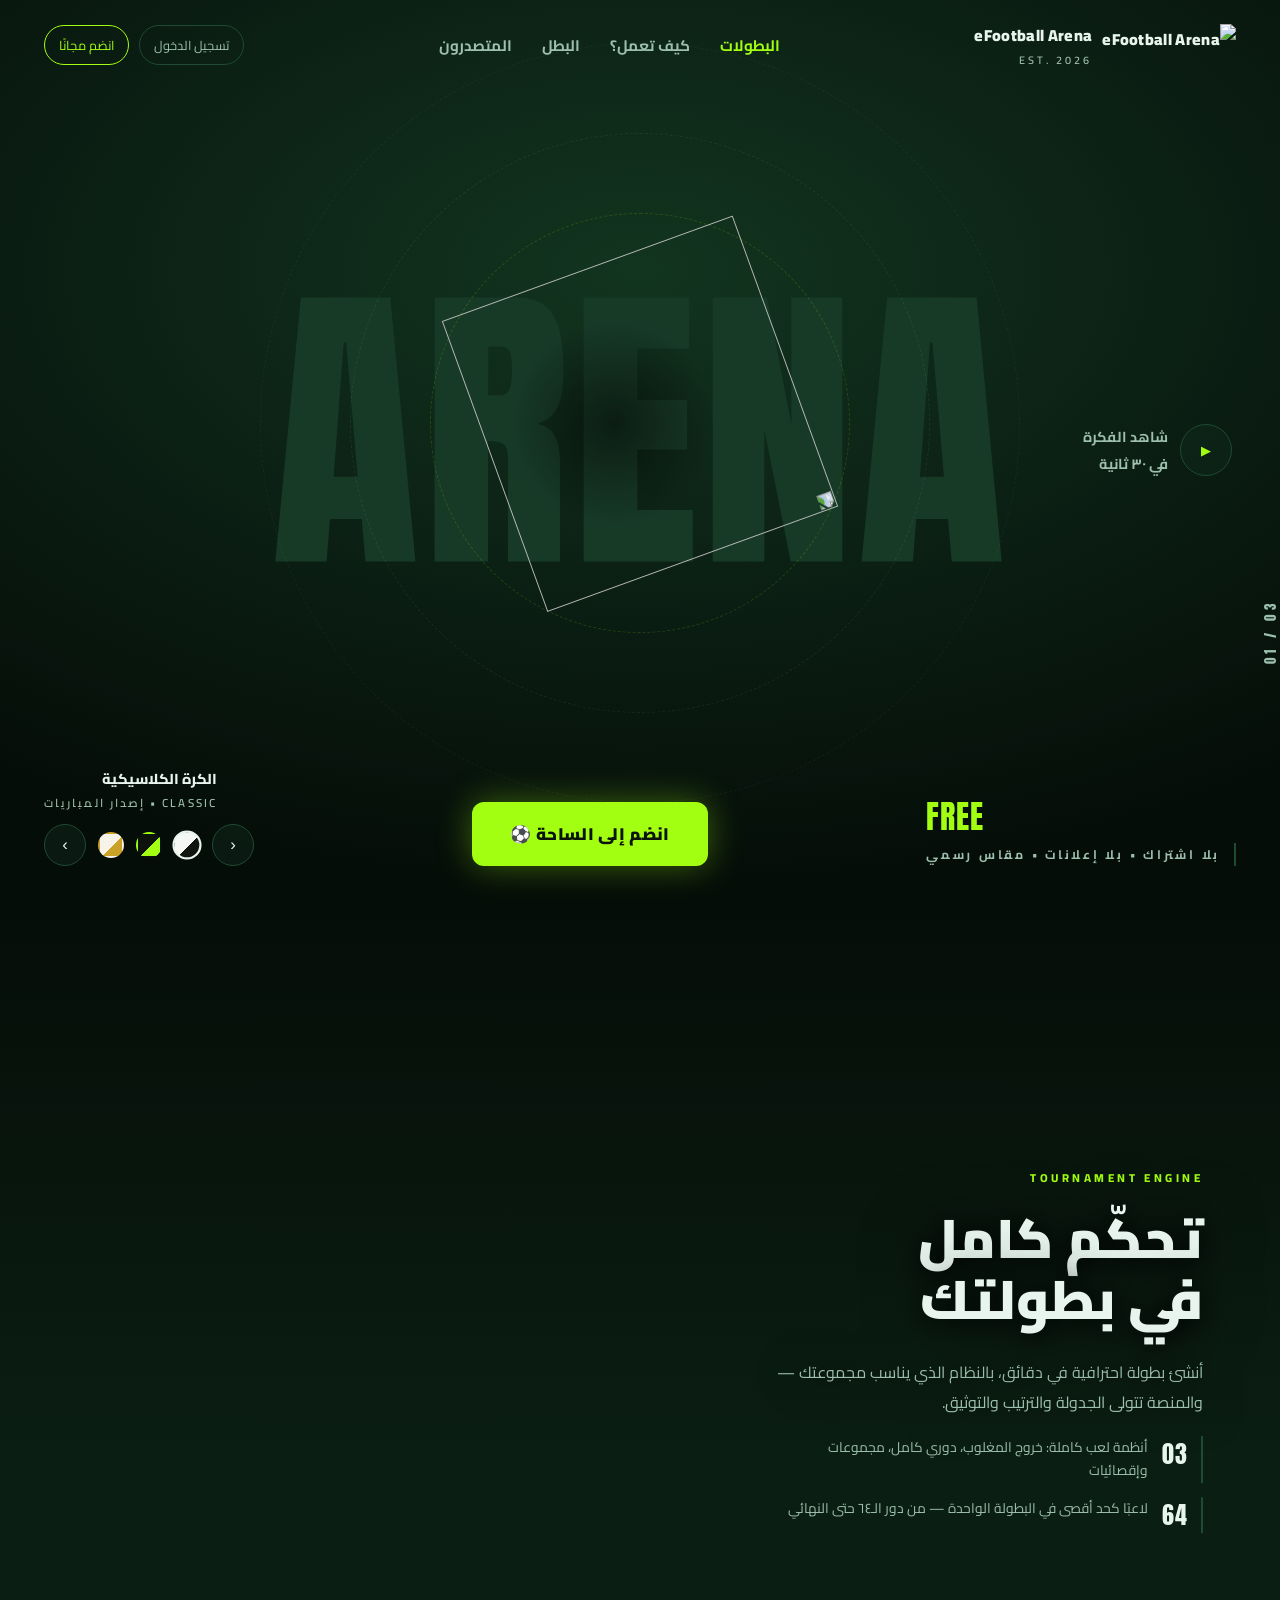
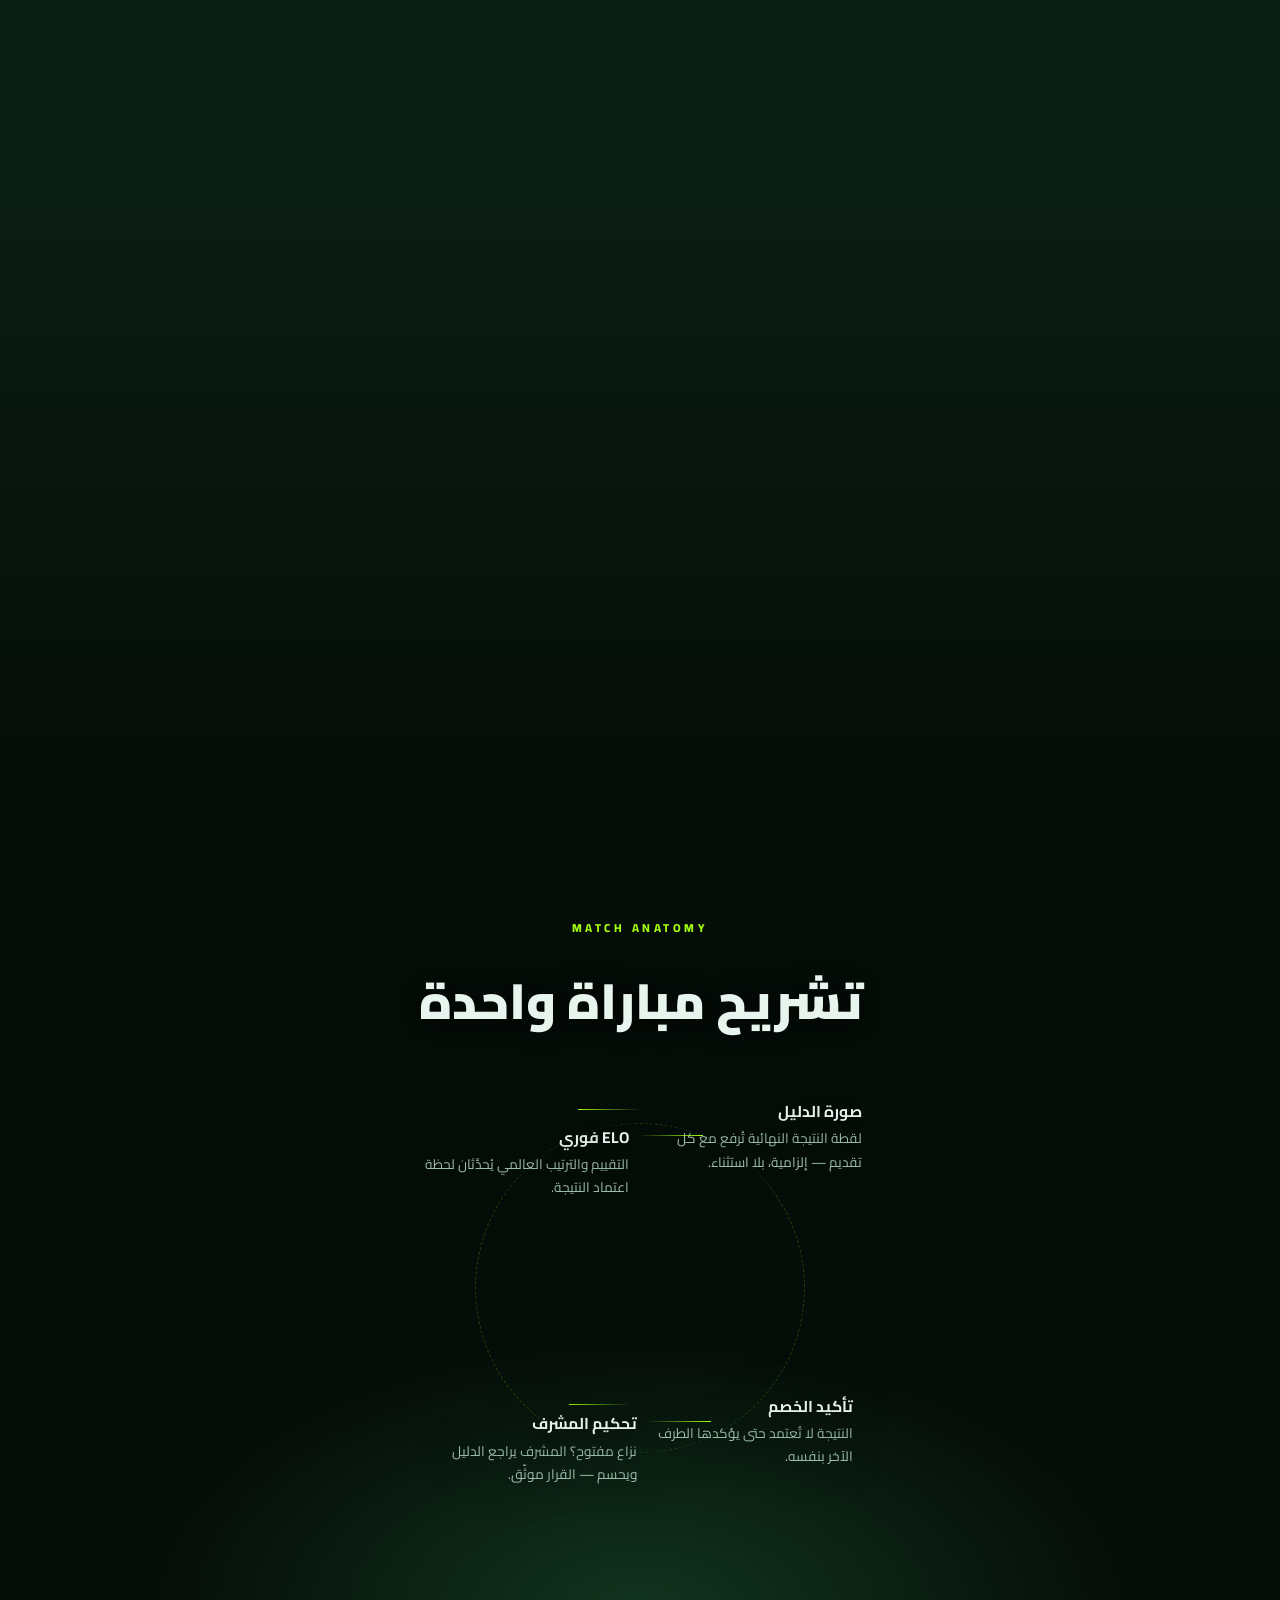
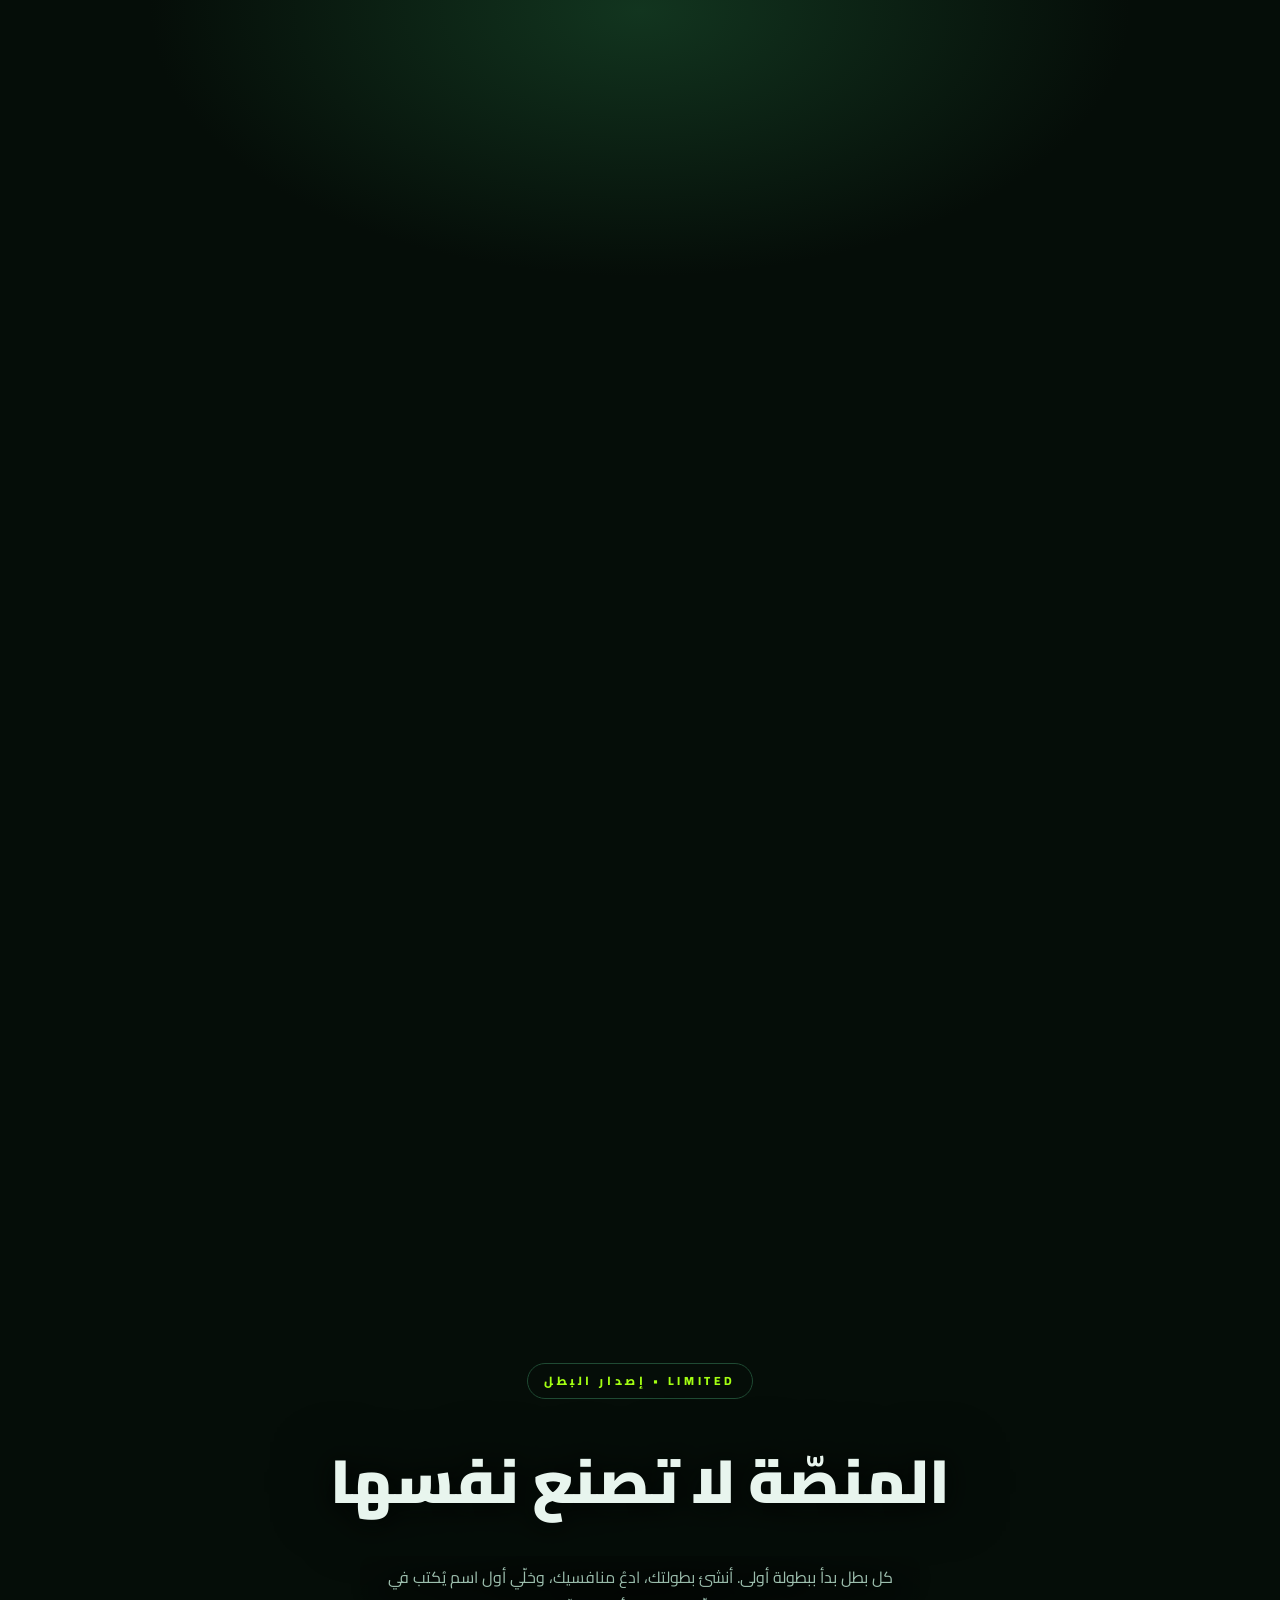
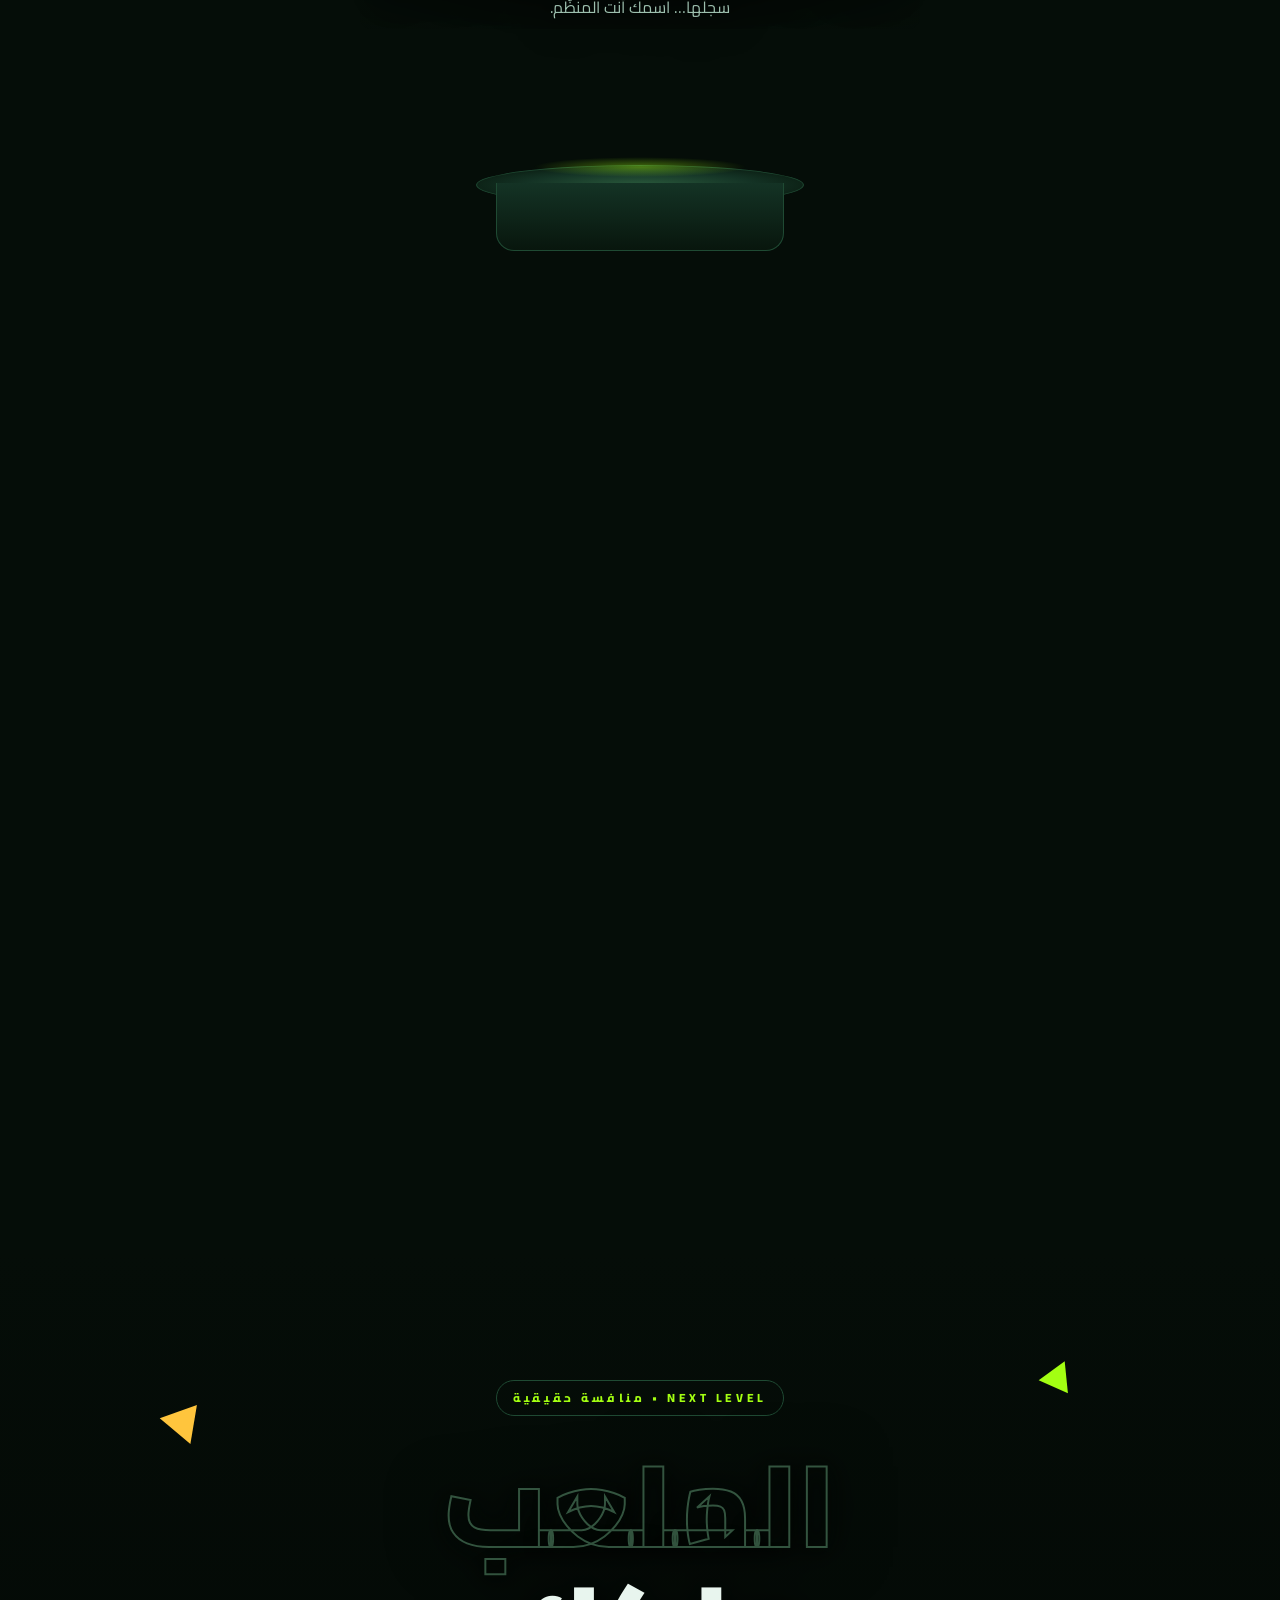
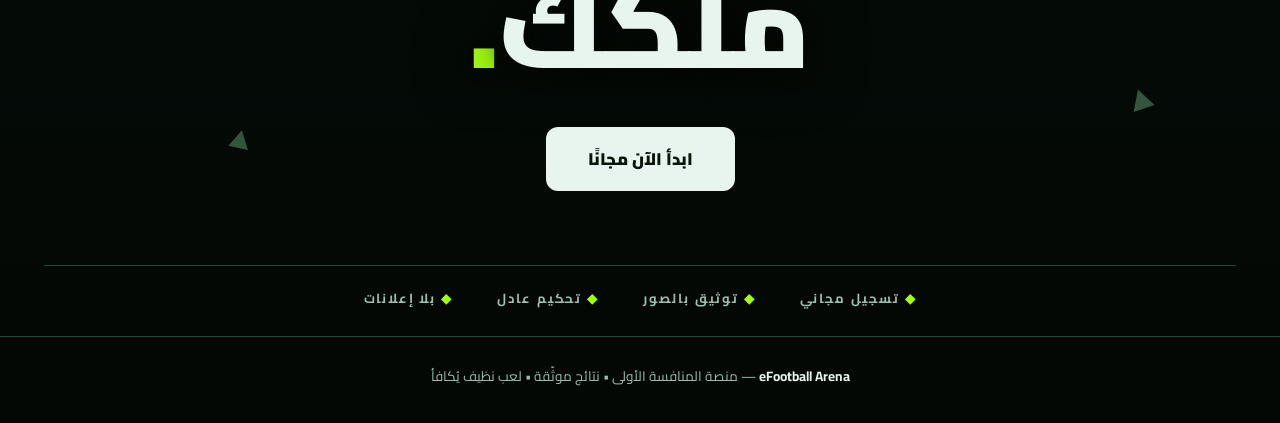
==== commit f02c2e8a: "feat(brand): adopt the blended clean-symbol logo site-wide The user adopted the blended mark (e-swir" ====
--- a/frontend/landing/index.html
+++ b/frontend/landing/index.html
@@ -9,6 +9,9 @@
 <link rel="preconnect" href="https://fonts.gstatic.com" crossorigin />
 <link href="https://fonts.googleapis.com/css2?family=Anton&family=Cairo:wght@400;600;700;800;900&display=swap" rel="stylesheet" />
 <link rel="stylesheet" href="/shared/eyes-loader.css" />
+<link rel="icon" type="image/png" sizes="32x32" href="/shared/favicon-32.png" />
+<link rel="icon" type="image/png" sizes="192x192" href="/shared/favicon-192.png" />
+<link rel="apple-touch-icon" href="/shared/favicon-192.png" />
 <style>
   :root{
     --bg:#0b1e13; --bg-deep:#050d08; --surface:#10281c; --surface2:#143325;
@@ -52,6 +55,7 @@
   .brand{display:flex;align-items:center;gap:10px;text-decoration:none;font-weight:900;letter-spacing:.02em}
   .brand .mark{width:34px;height:34px;border:2px solid var(--neon);border-radius:50%;display:grid;place-items:center;color:var(--neon);font-family:"Anton",sans-serif;font-size:15px}
   .brand small{display:block;font-weight:600;color:var(--muted);font-size:.68rem;letter-spacing:.28em}
+  .brand .mark-img{height:42px;width:auto;display:block}
   .nav-links{display:flex;gap:30px;font-weight:700;font-size:.95rem}
   .nav-links a{text-decoration:none;color:var(--muted)}
   .nav-links a.hot{color:var(--accent)}
@@ -219,7 +223,7 @@
 <!-- ================= HERO ================= -->
 <header class="hero">
   <nav class="nav"><div class="wrap nav-in">
-    <a class="brand" href="/landing/"><span class="mark">A</span><span>eFootball Arena<small>EST. 2026</small></span></a>
+    <a class="brand" href="/landing/"><img class="mark-img" src="/shared/logo-symbol.webp" alt="eFootball Arena" /><span>eFootball Arena<small>EST. 2026</small></span></a>
     <div class="nav-links">
       <a class="hot" href="/app/tournaments.html">البطولات</a>
       <a href="#stage">كيف تعمل؟</a>
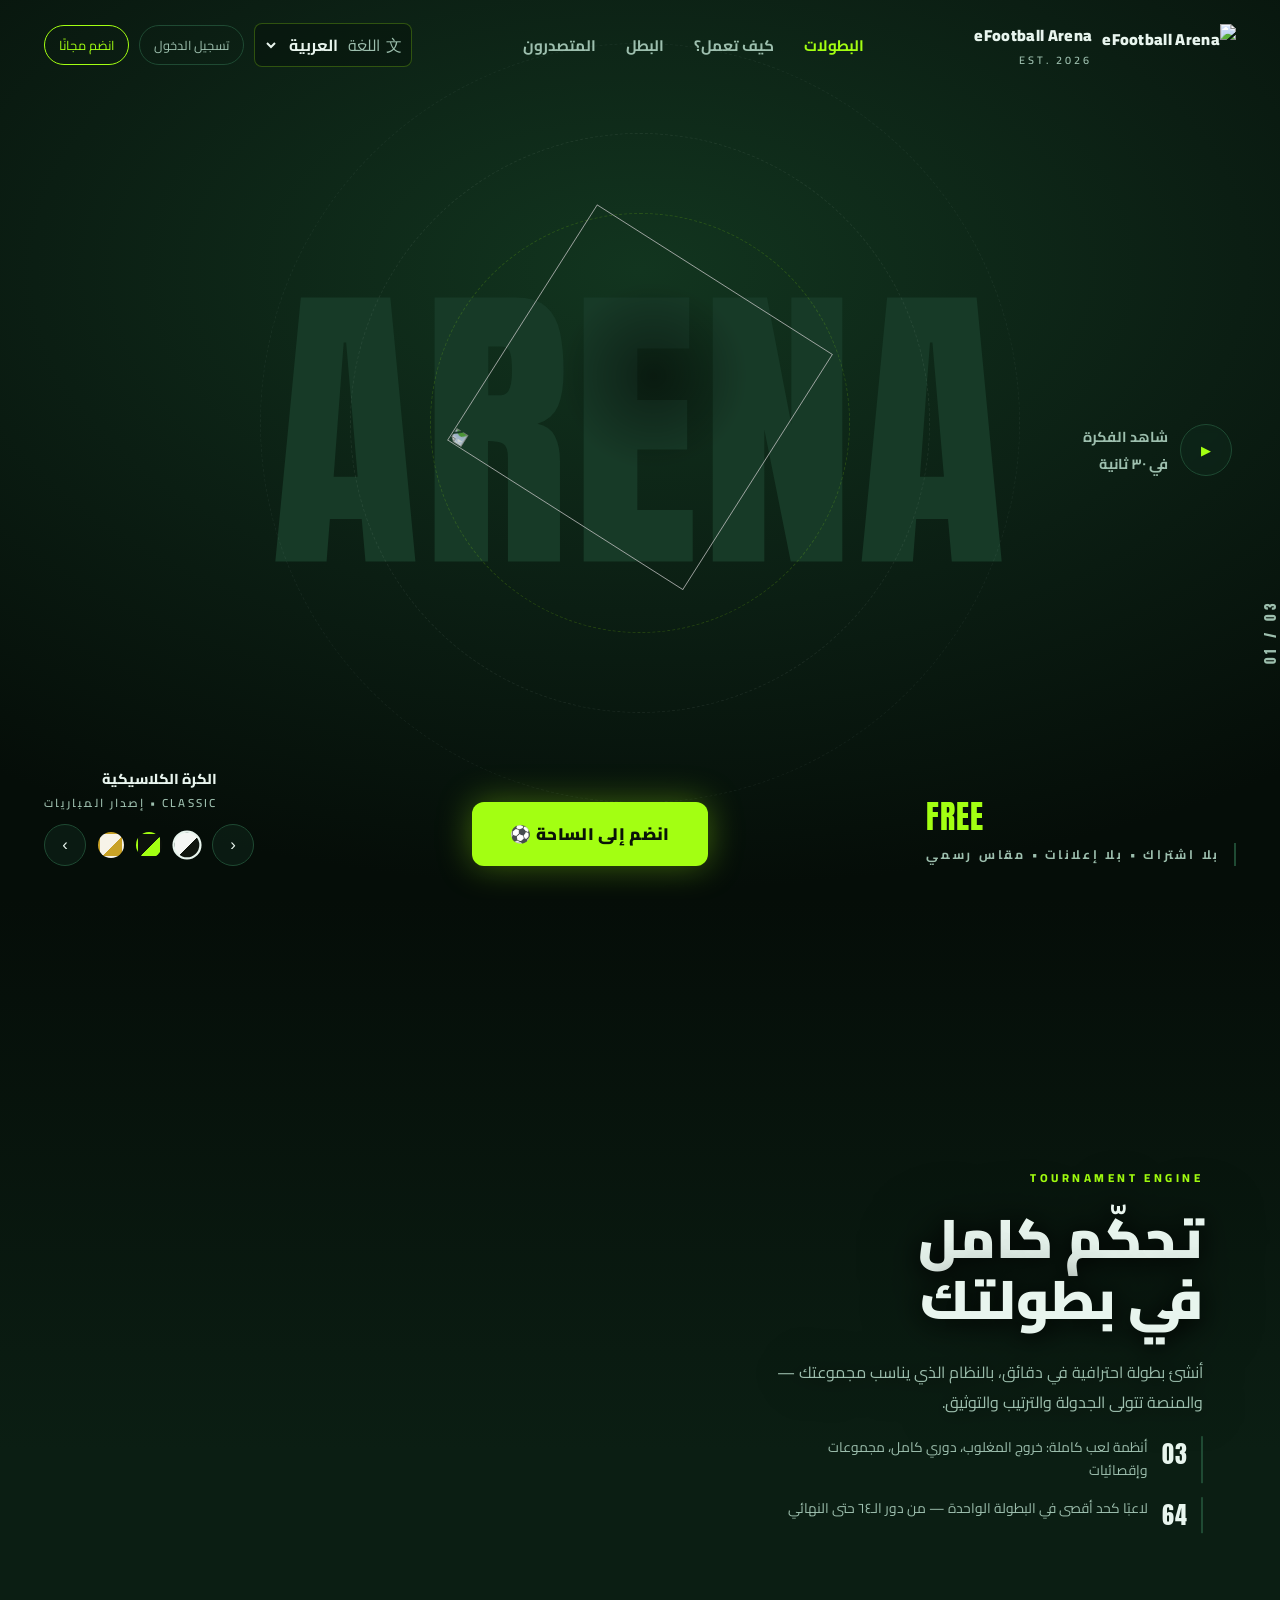
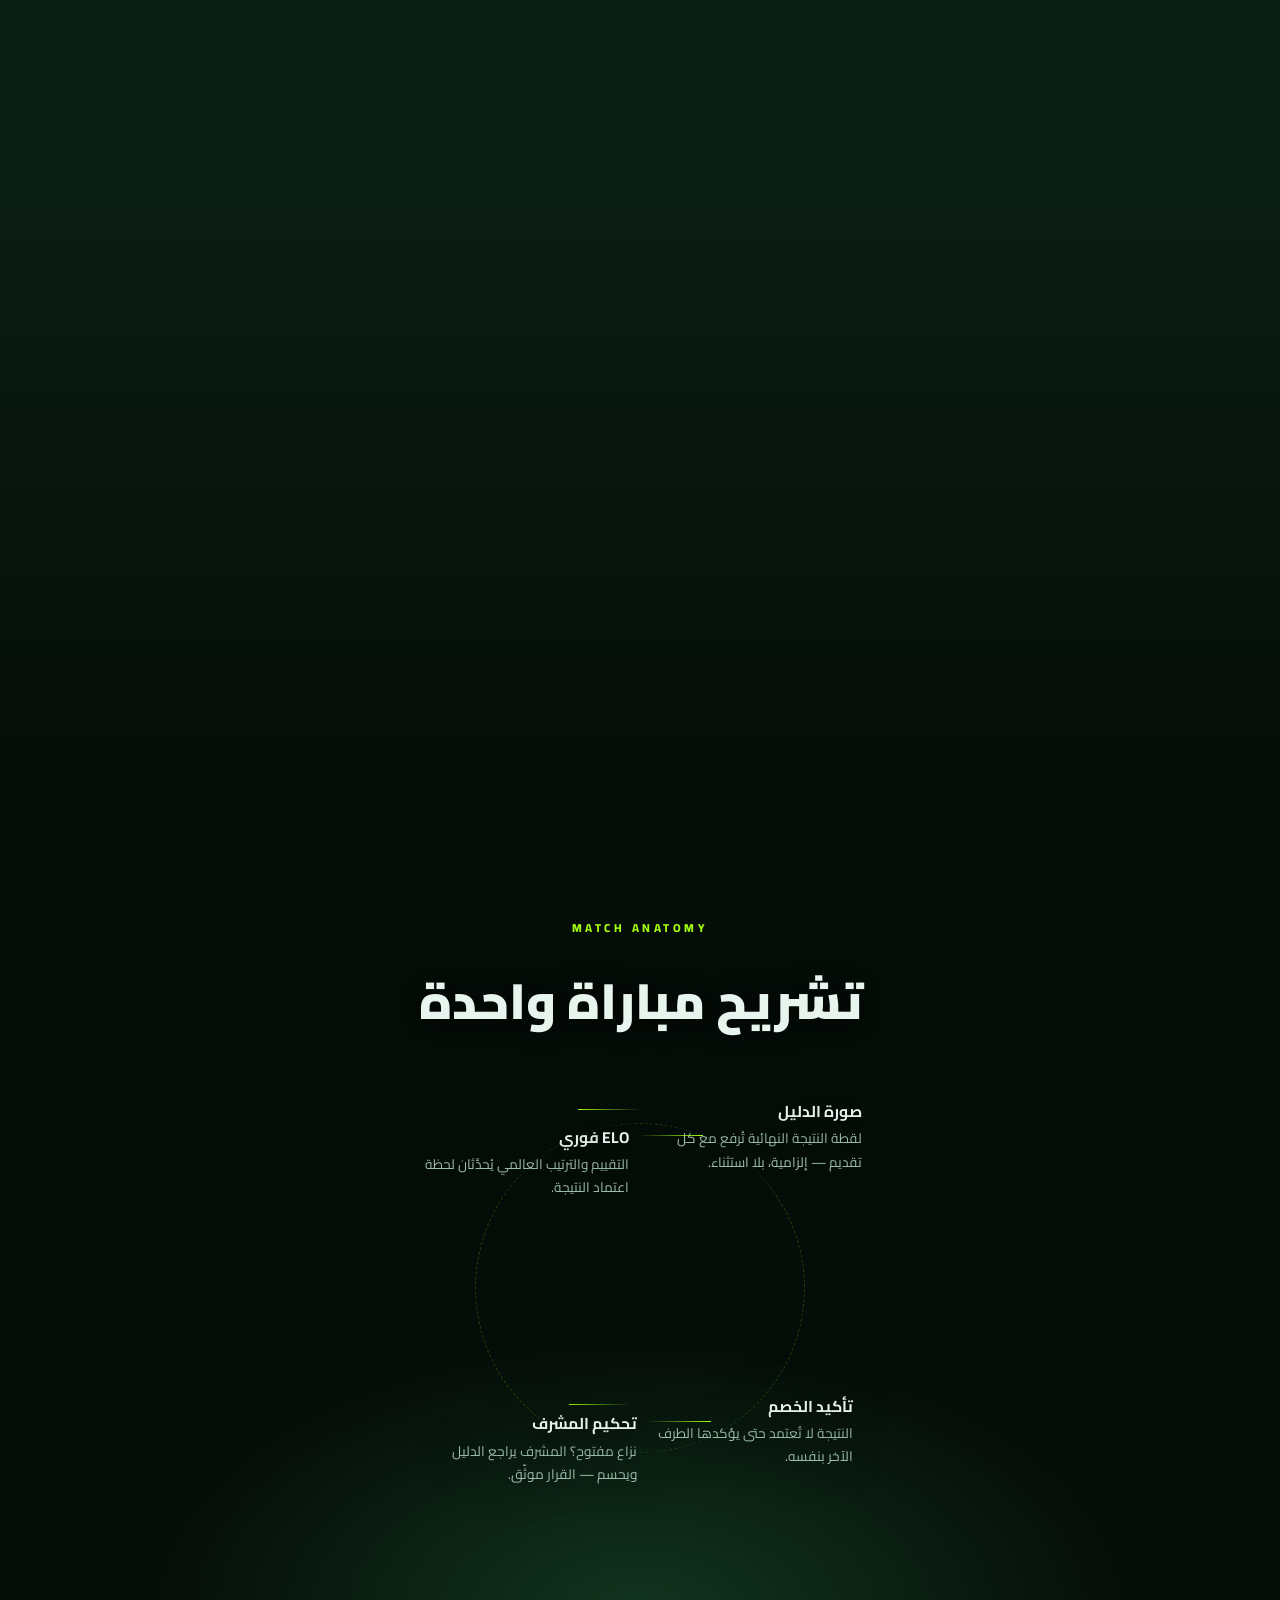
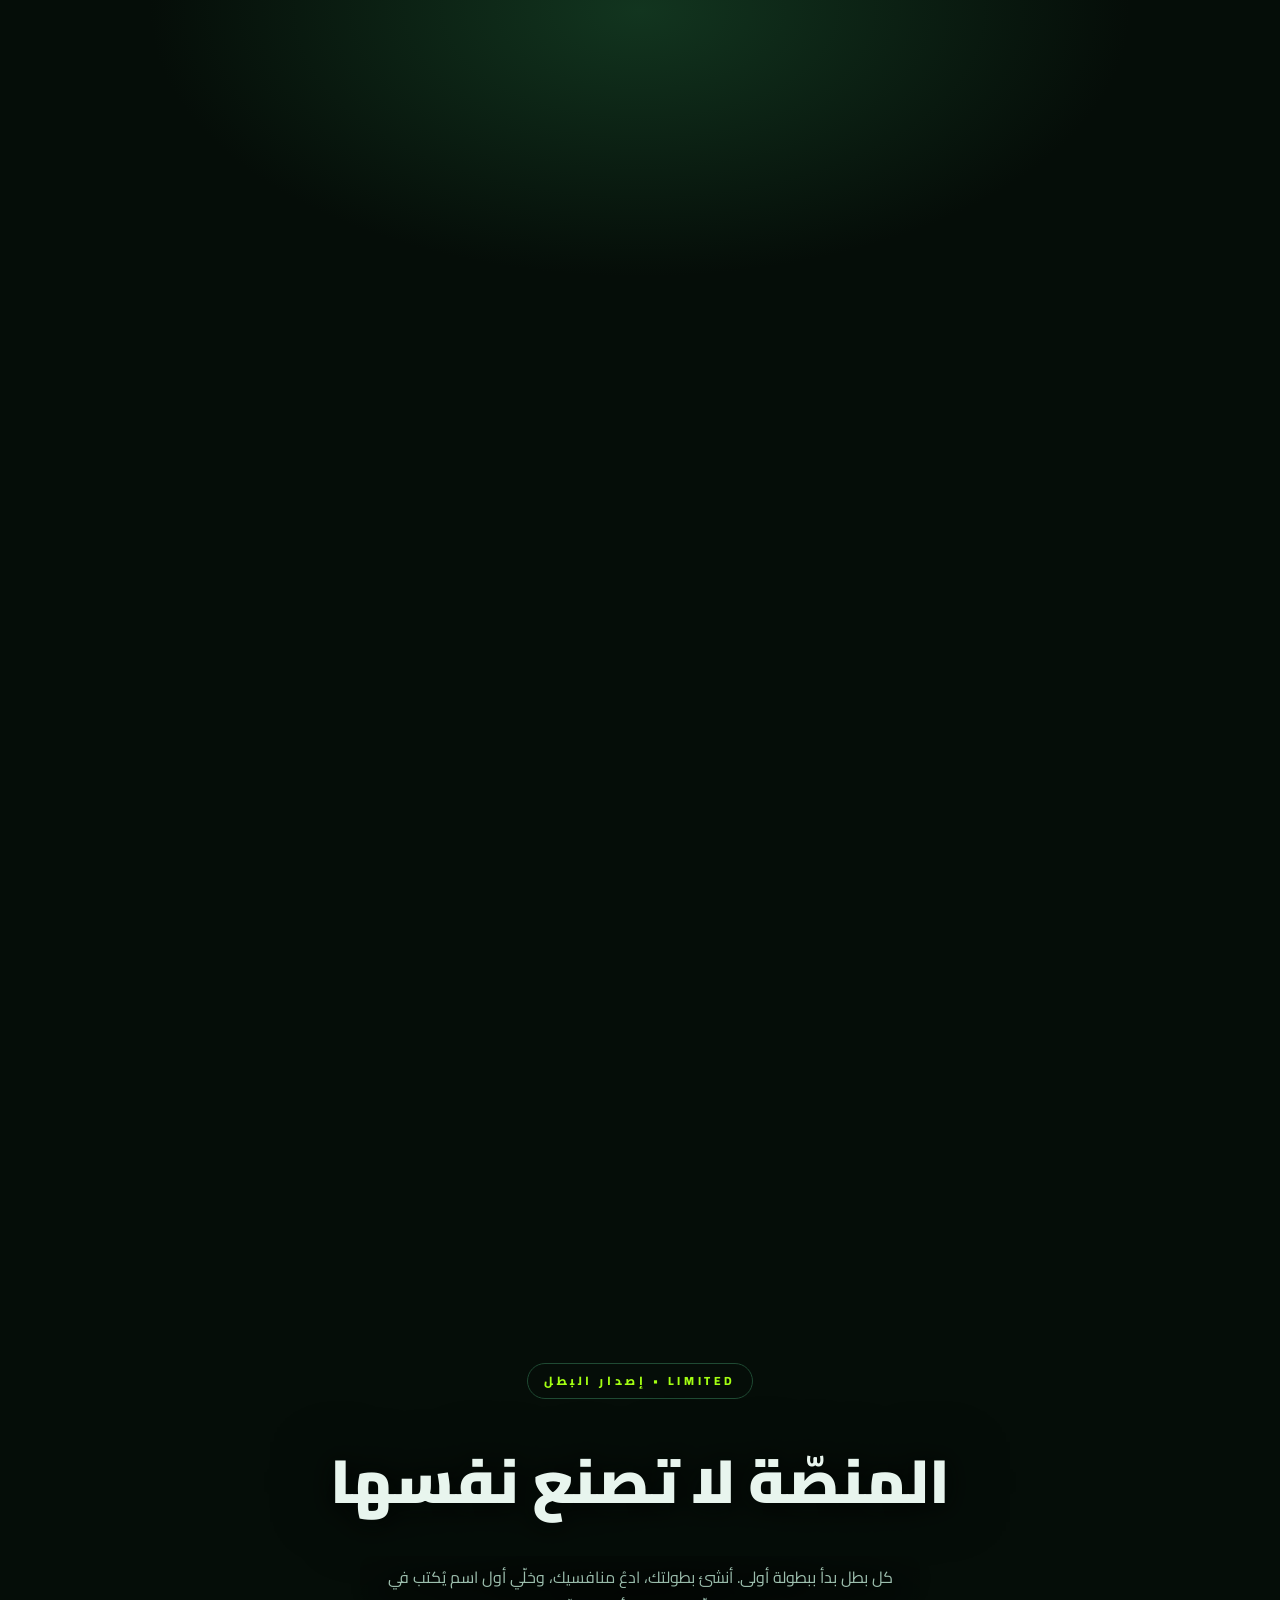
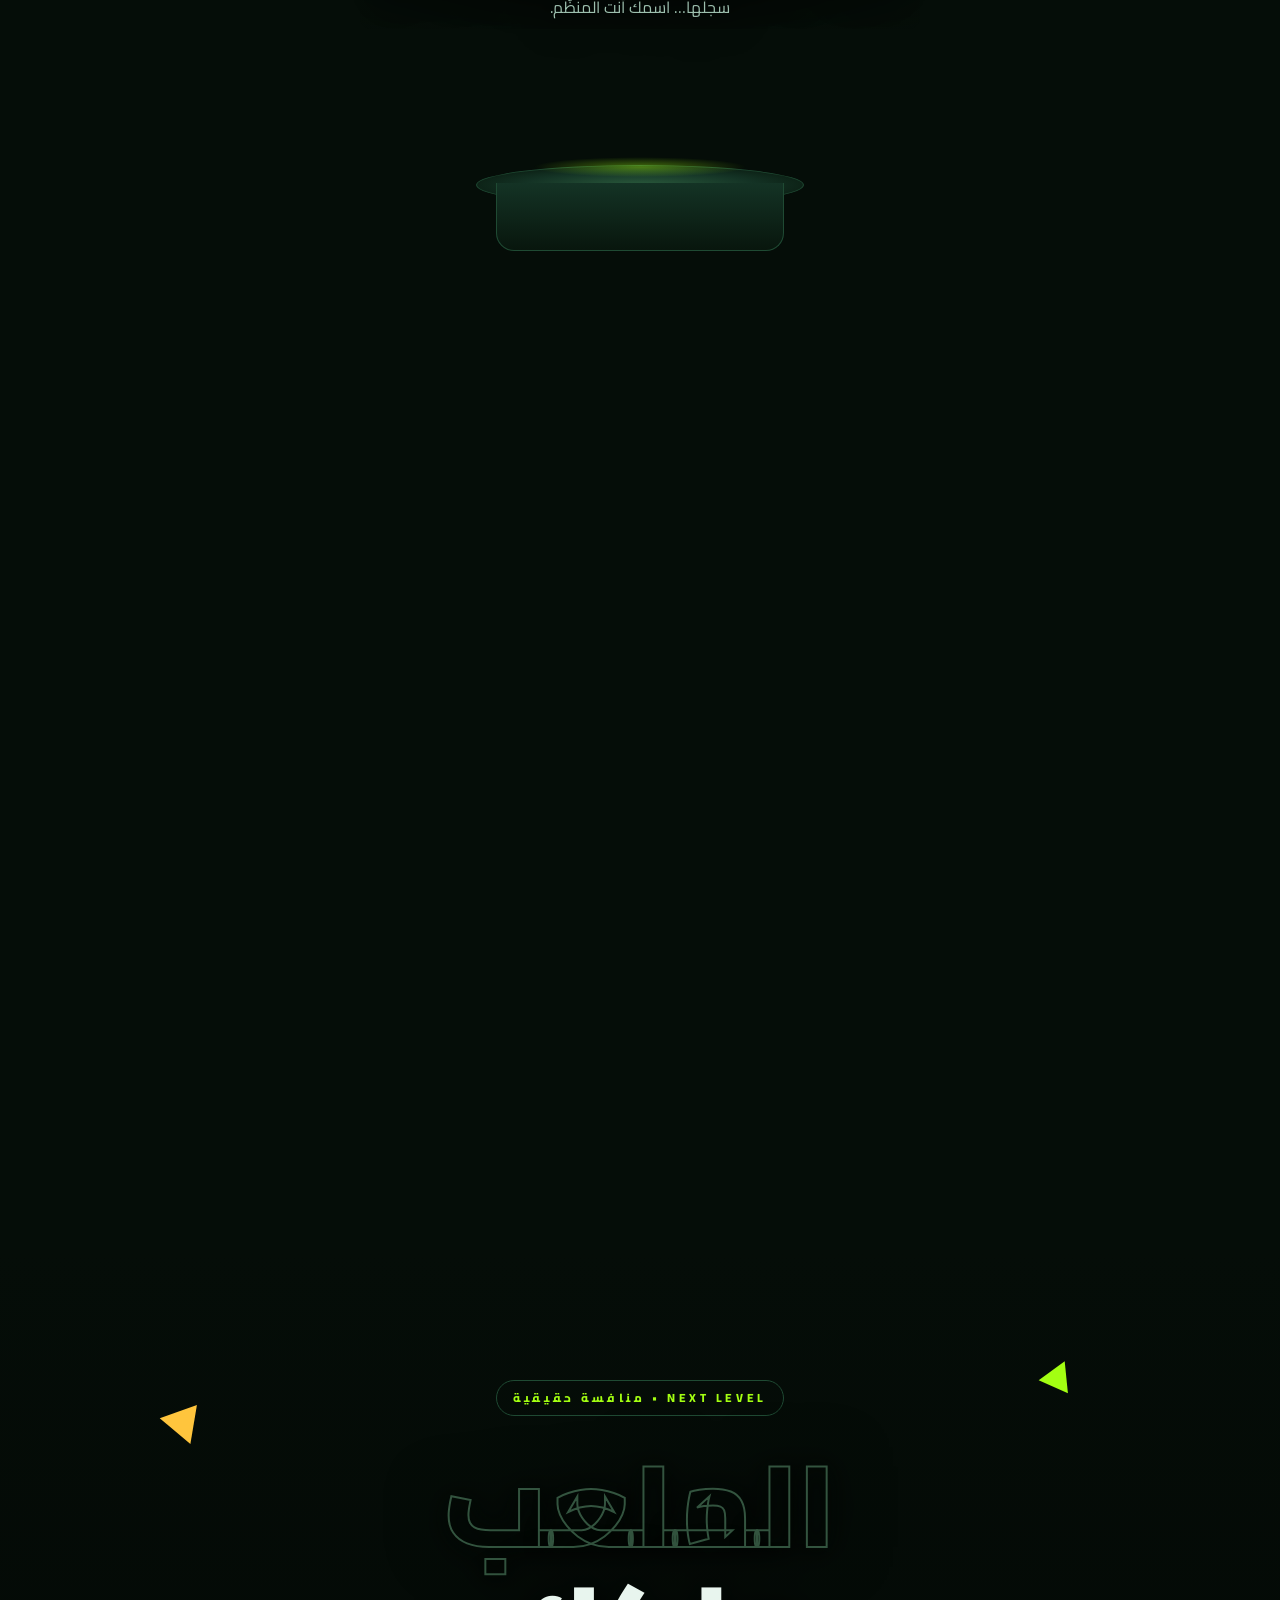
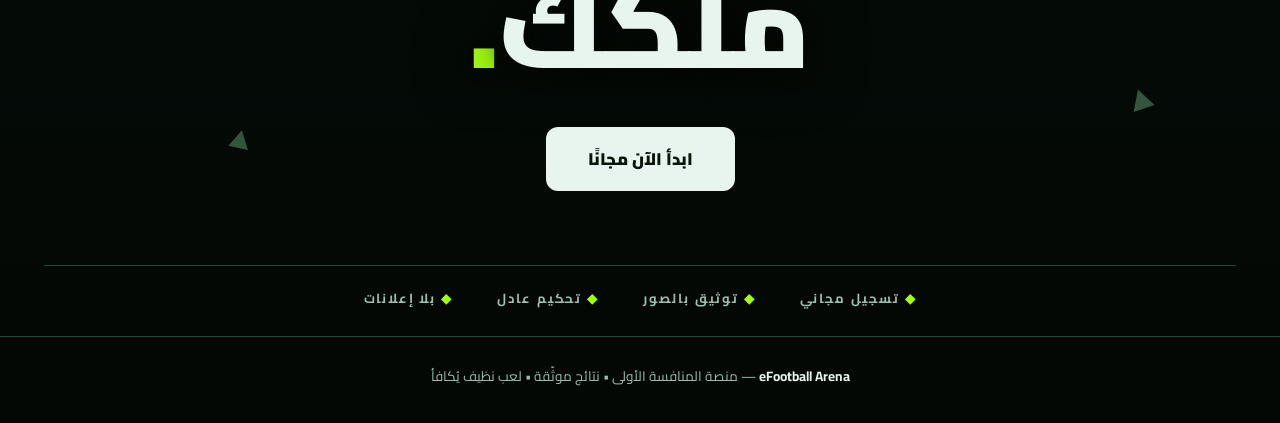
==== commit 05d0e66a: "feat(landing): trilingual landing — language picker (ar/fr/en) The adopted landing was Arabic-only w" ====
--- a/frontend/landing/index.html
+++ b/frontend/landing/index.html
@@ -61,6 +61,9 @@
   .nav-links a.hot{color:var(--accent)}
   .nav-links a:hover{color:var(--text)}
   .nav-cta{display:flex;gap:10px;align-items:center}
+  .language-picker{display:inline-flex;align-items:center;gap:6px;color:var(--muted);border:1px solid rgba(163,255,18,.25);border-radius:8px;padding:5px 9px;background:rgba(5,13,8,.35)}
+  .language-picker select{border:0;background:transparent;color:var(--text);font:inherit;font-weight:700;cursor:pointer}
+  .language-picker option{background:#10281c;color:var(--text)}
   .chip{border:1px solid var(--line);border-radius:999px;padding:7px 14px;font-size:.8rem;color:var(--muted);text-decoration:none}
   .chip:hover{border-color:var(--neon);color:var(--text)}
   @media(max-width:760px){.nav-links{display:none}}
@@ -231,6 +234,15 @@
       <a href="/app/ratings.html">المتصدرون</a>
     </div>
     <div class="nav-cta">
+      <label class="language-picker" title="اللغة">
+        <span aria-hidden="true">文</span>
+        <span class="sr-only">اللغة</span>
+        <select id="landing-language" aria-label="اللغة">
+          <option value="ar">العربية</option>
+          <option value="fr">Français</option>
+          <option value="en">English</option>
+        </select>
+      </label>
       <a class="chip" href="/auth.html">تسجيل الدخول</a>
       <a class="chip" href="/auth.html" style="border-color:var(--neon);color:var(--neon)">انضم مجانًا</a>
     </div>
@@ -535,6 +547,17 @@
 document.querySelectorAll(".rv, .finale").forEach((el) => io.observe(el));
 </script>
 <script src="/shared/eyes-loader.js"></script>
-<script>if (window.EyesLoader) EyesLoader.splash();</script>
+<script src="/shared/i18n.js"></script>
+<script>
+  if (window.EyesLoader) EyesLoader.splash();
+  (function () {
+    const picker = document.getElementById("landing-language");
+    if (picker && window.i18n) {
+      picker.value = i18n.current();
+      picker.addEventListener("change", () => i18n.setLanguage(picker.value));
+      document.addEventListener("languagechange", () => { picker.value = i18n.current(); });
+    }
+  })();
+</script>
 </body>
 </html>
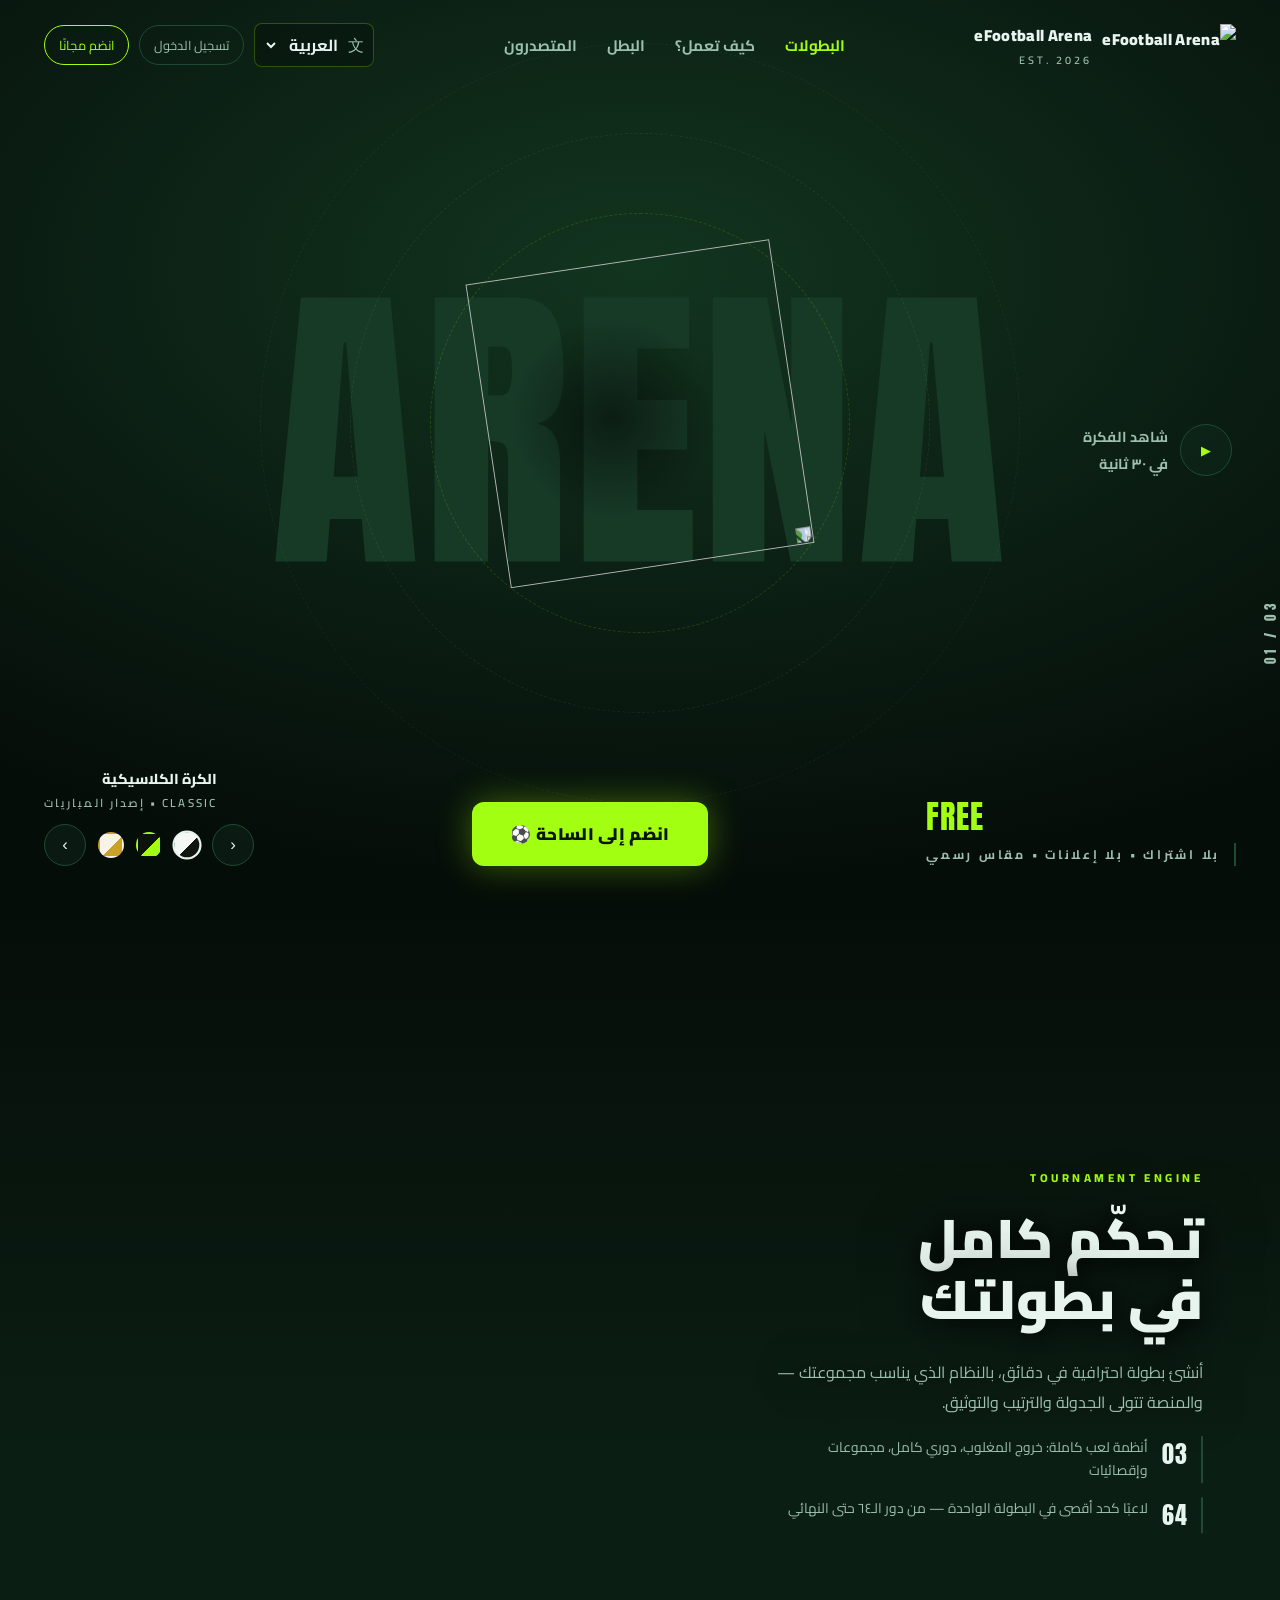
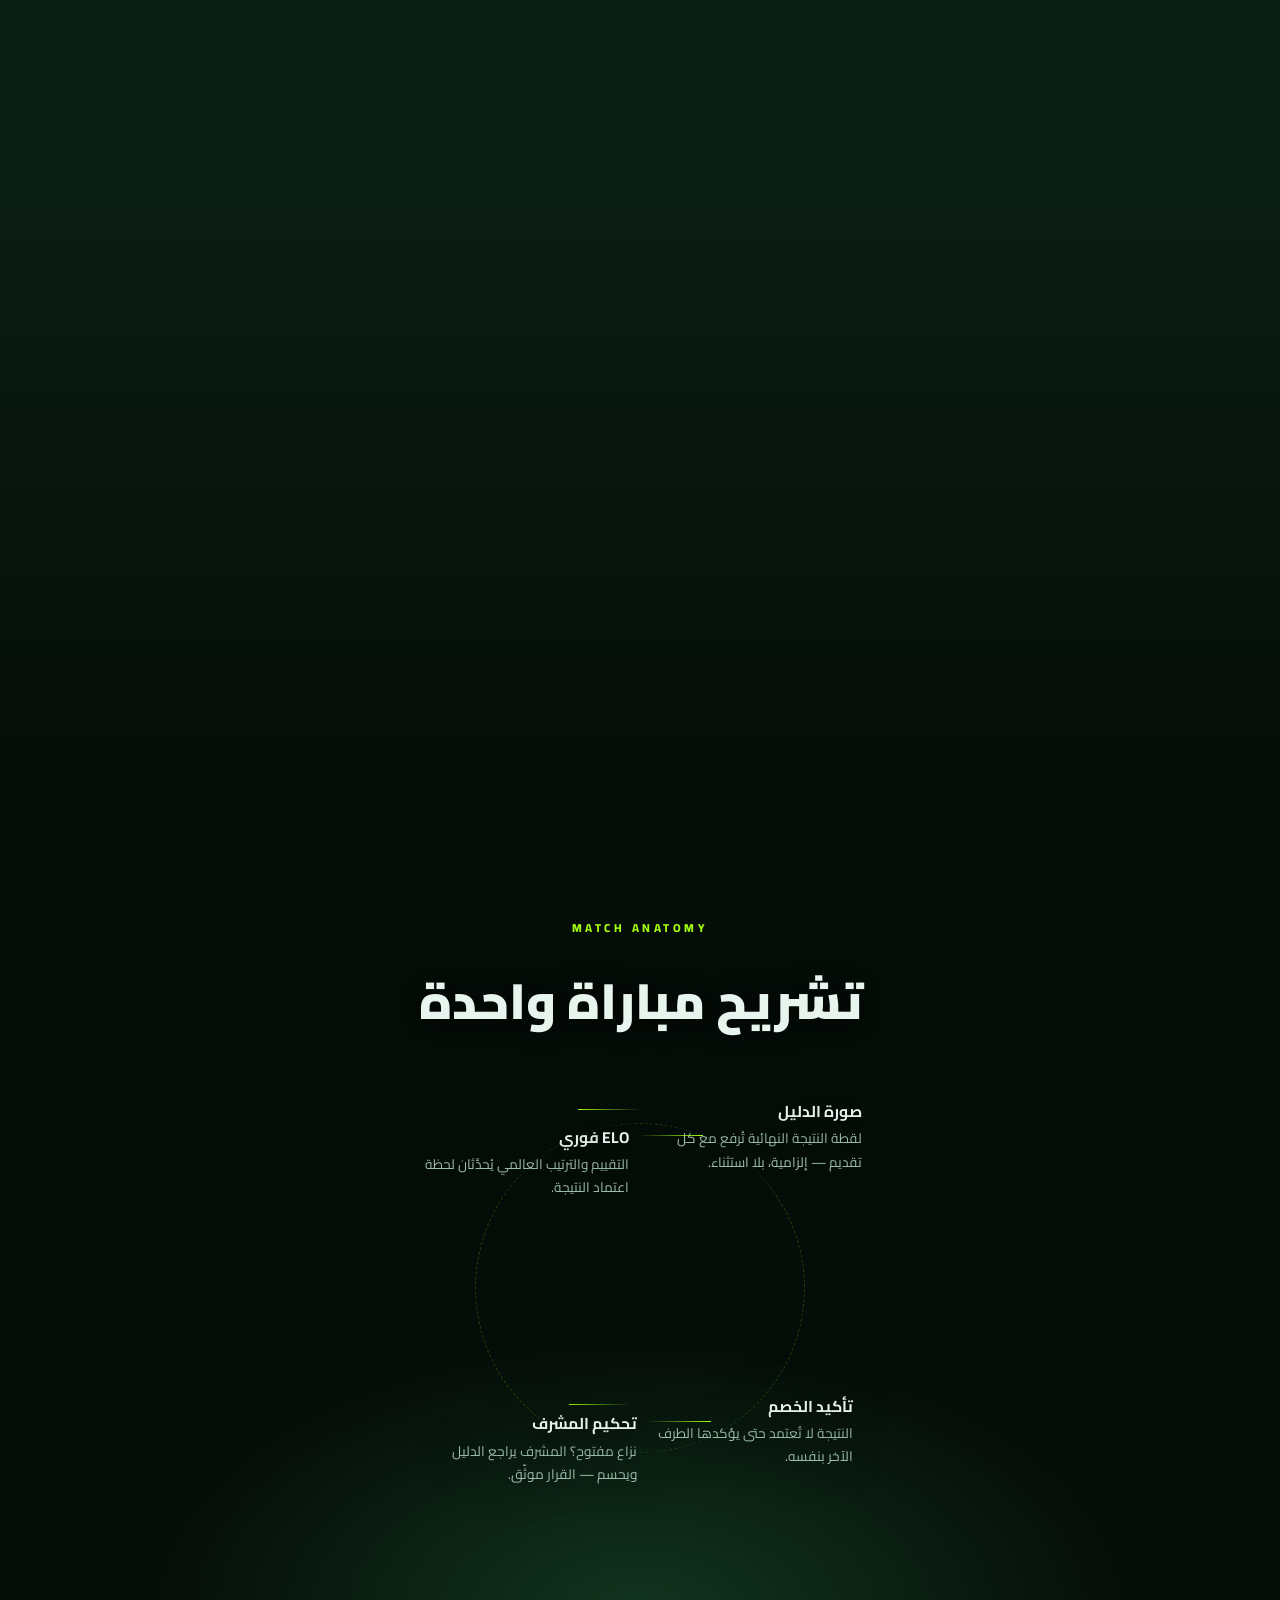
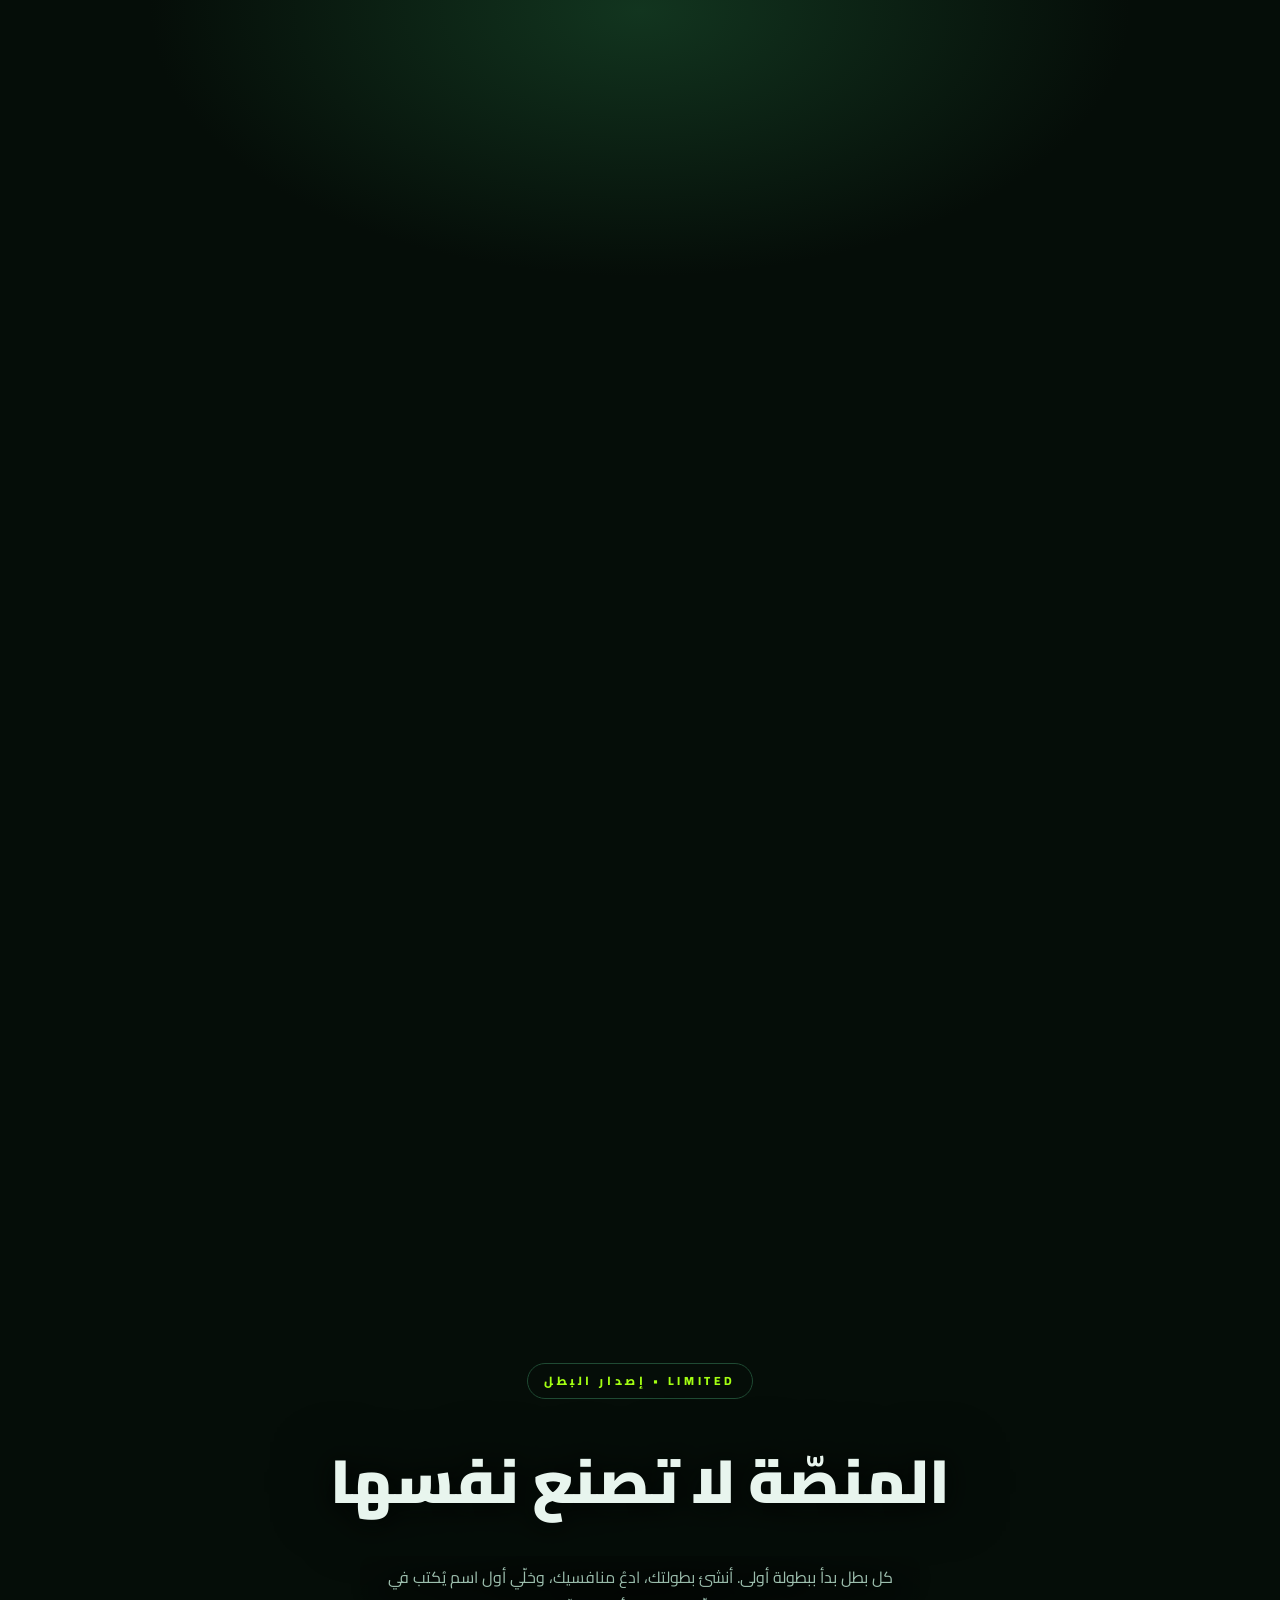
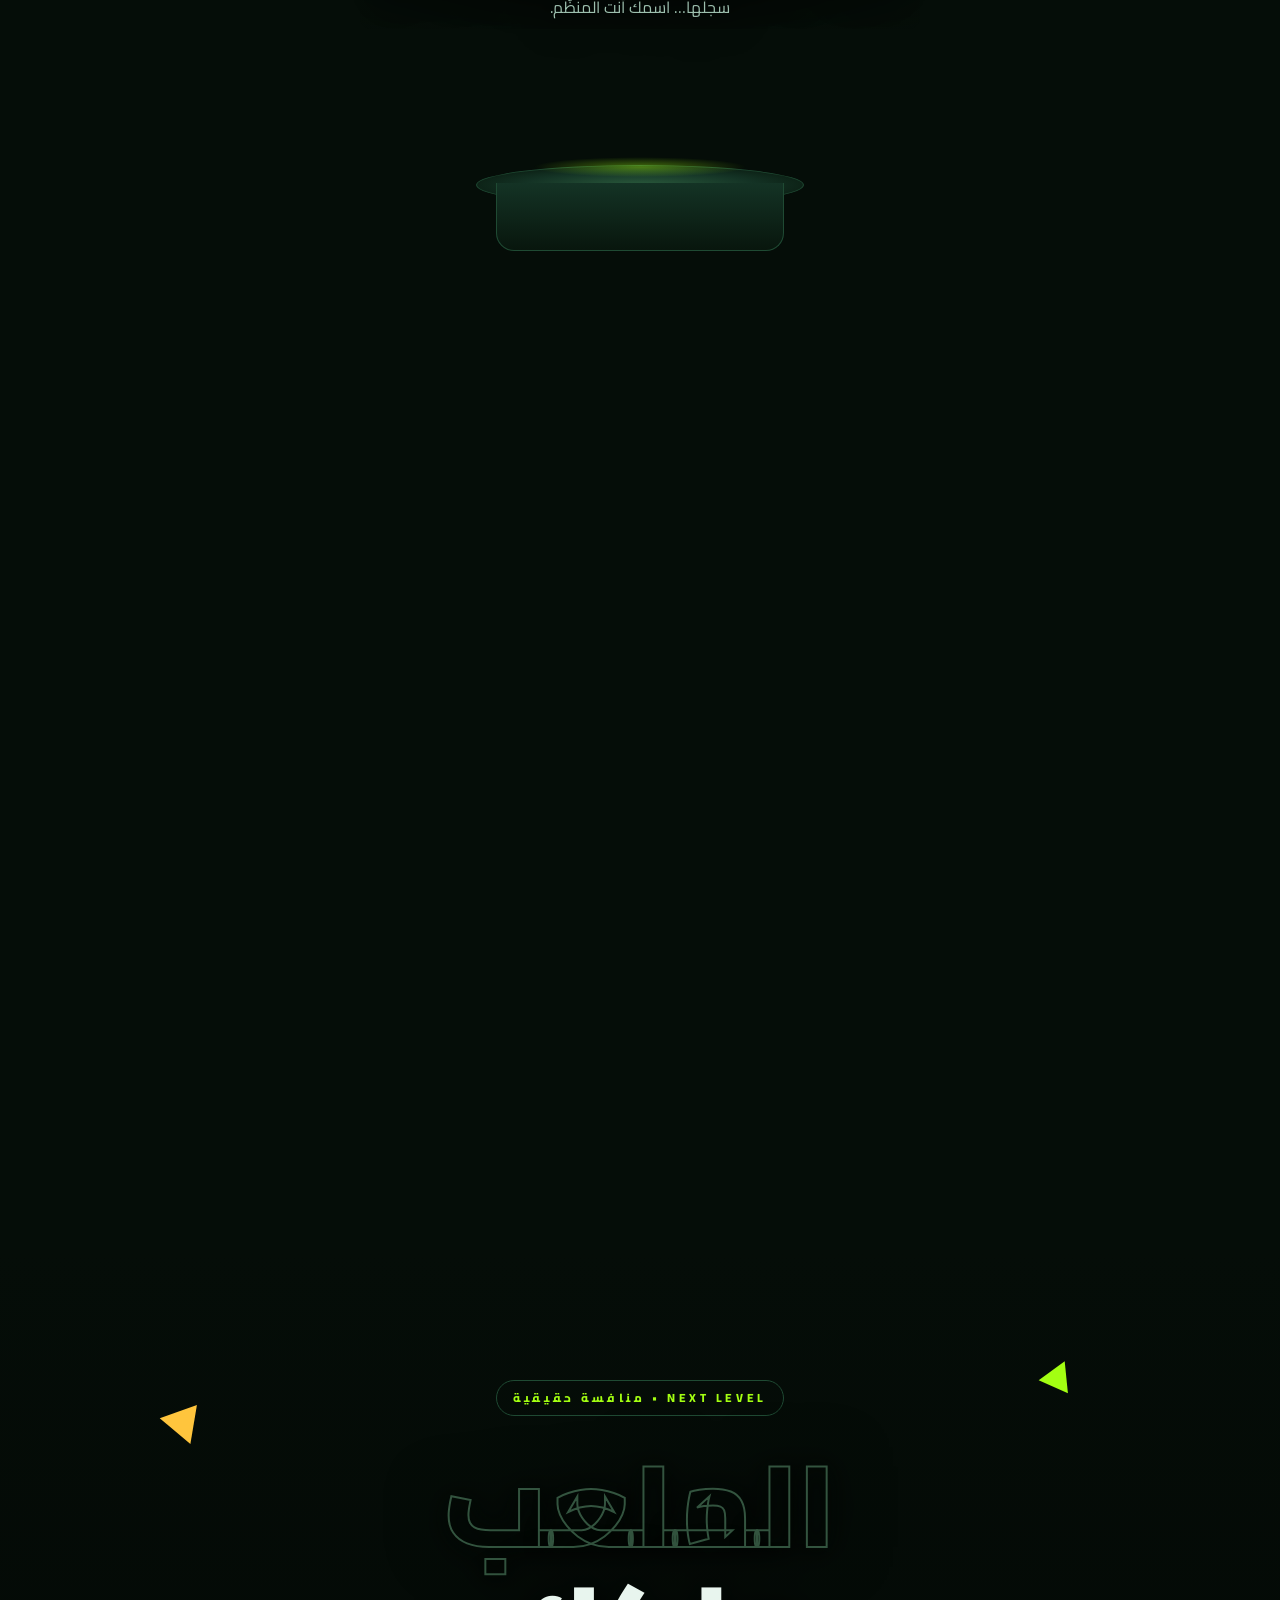
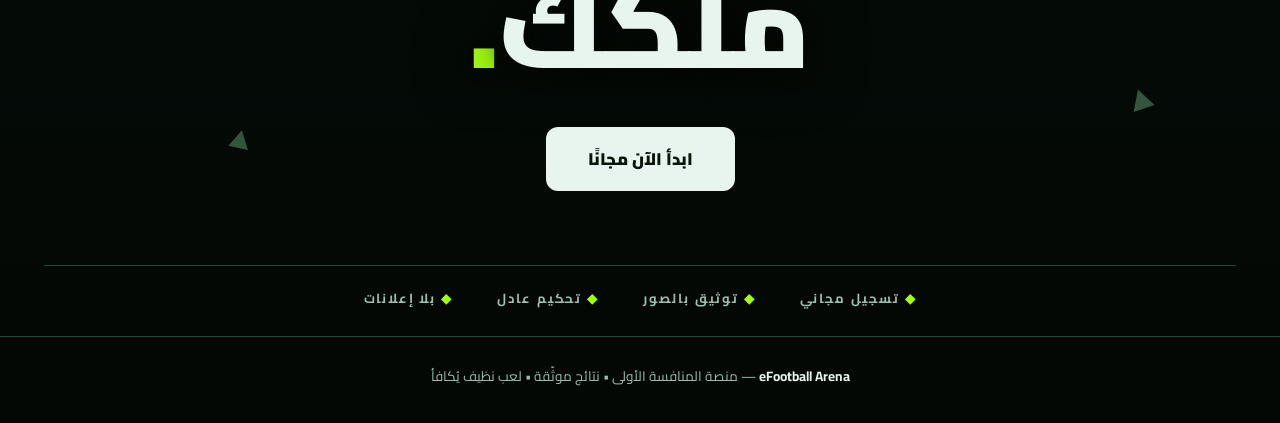
==== commit e82383b0: "fix(landing): phone nav overflowed — sign-in/join chips fell off-screen User screenshot: on phones t" ====
--- a/frontend/landing/index.html
+++ b/frontend/landing/index.html
@@ -61,12 +61,20 @@
   .nav-links a.hot{color:var(--accent)}
   .nav-links a:hover{color:var(--text)}
   .nav-cta{display:flex;gap:10px;align-items:center}
+  .sr-only{position:absolute;width:1px;height:1px;padding:0;margin:-1px;overflow:hidden;clip:rect(0,0,0,0);white-space:nowrap;border:0}
   .language-picker{display:inline-flex;align-items:center;gap:6px;color:var(--muted);border:1px solid rgba(163,255,18,.25);border-radius:8px;padding:5px 9px;background:rgba(5,13,8,.35)}
   .language-picker select{border:0;background:transparent;color:var(--text);font:inherit;font-weight:700;cursor:pointer}
   .language-picker option{background:#10281c;color:var(--text)}
   .chip{border:1px solid var(--line);border-radius:999px;padding:7px 14px;font-size:.8rem;color:var(--muted);text-decoration:none}
   .chip:hover{border-color:var(--neon);color:var(--text)}
-  @media(max-width:760px){.nav-links{display:none}}
+  @media(max-width:760px){
+    .nav-links{display:none}
+    .nav-in{flex-wrap:wrap;row-gap:10px;padding-top:14px}
+    .brand{flex:1 1 100%}
+    .brand>span{white-space:nowrap}
+    .nav-cta{flex:1 1 100%;justify-content:center;flex-wrap:wrap}
+    .nav-cta .chip{flex:1 1 0;max-width:190px;text-align:center;padding-top:9px;padding-bottom:9px}
+  }
 
   /* ---------- HERO ---------- */
   .hero{position:relative;min-height:100svh;display:flex;flex-direction:column;overflow:hidden;
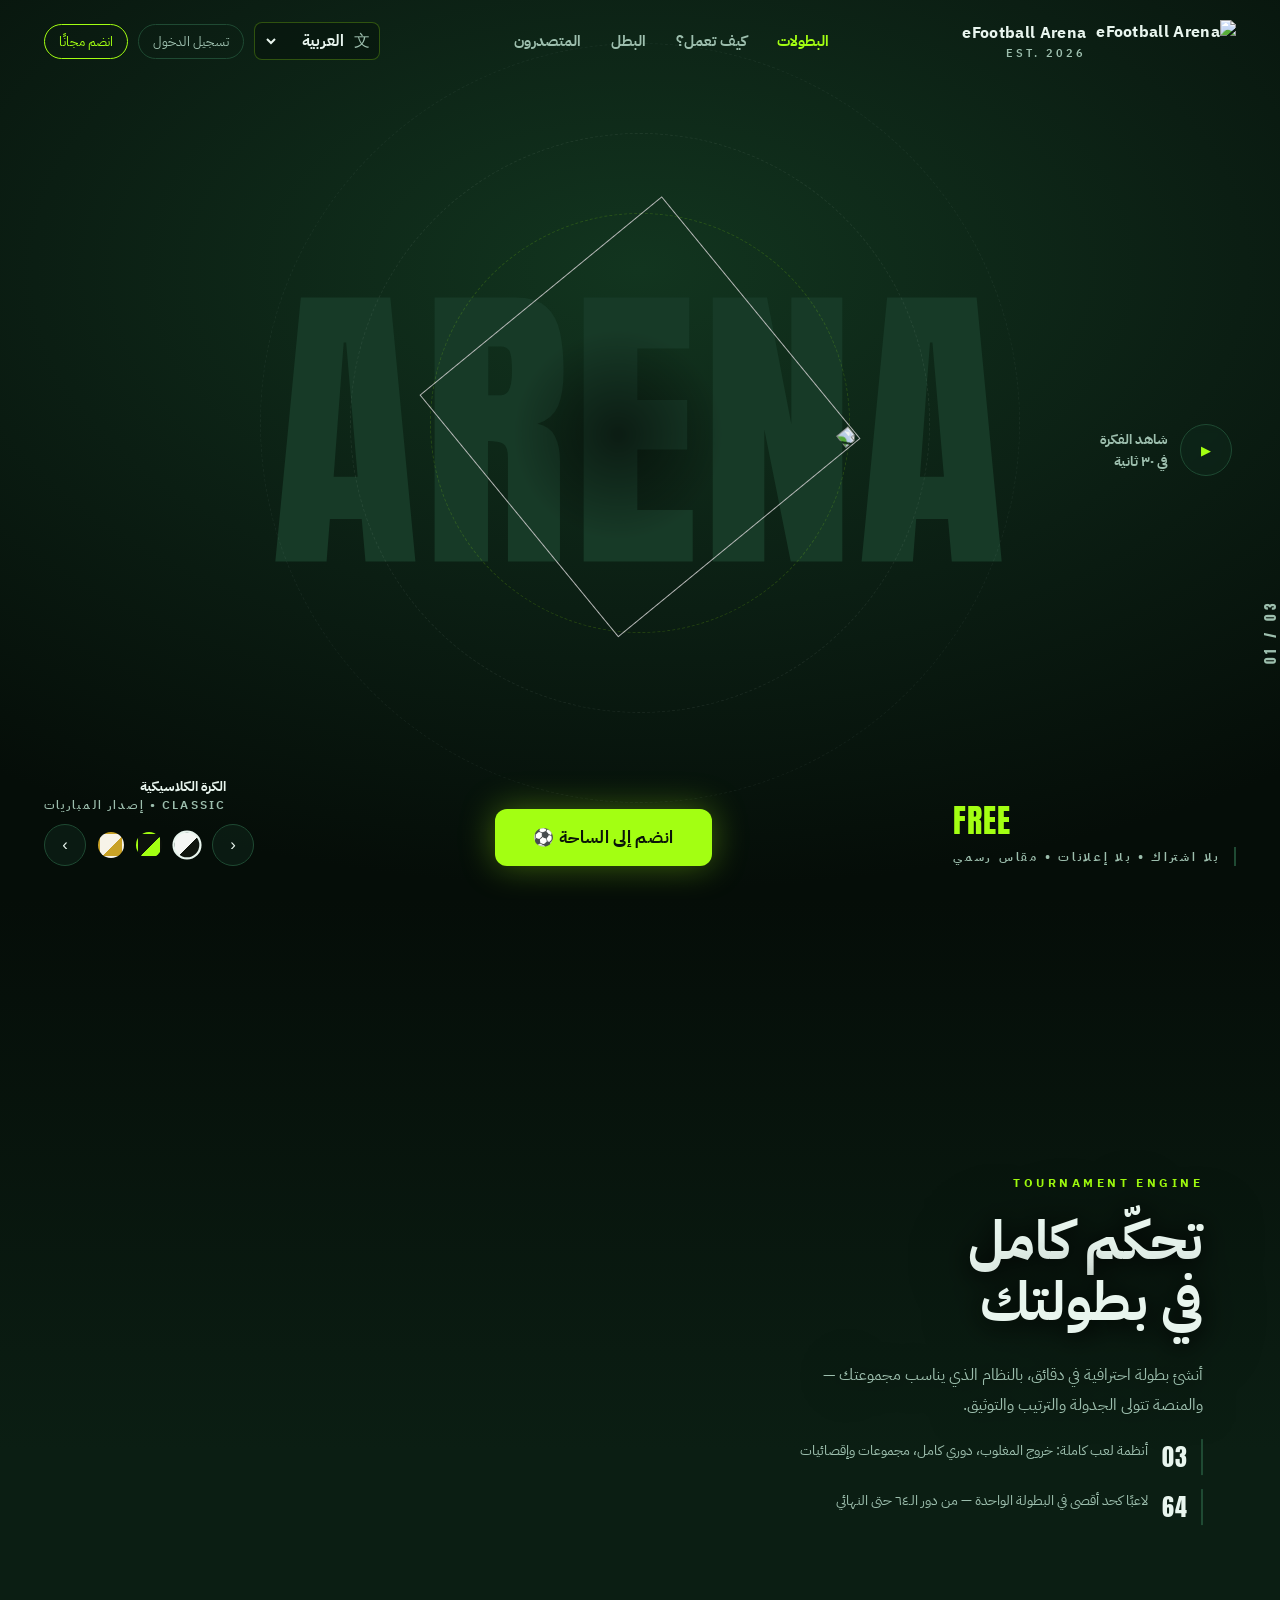
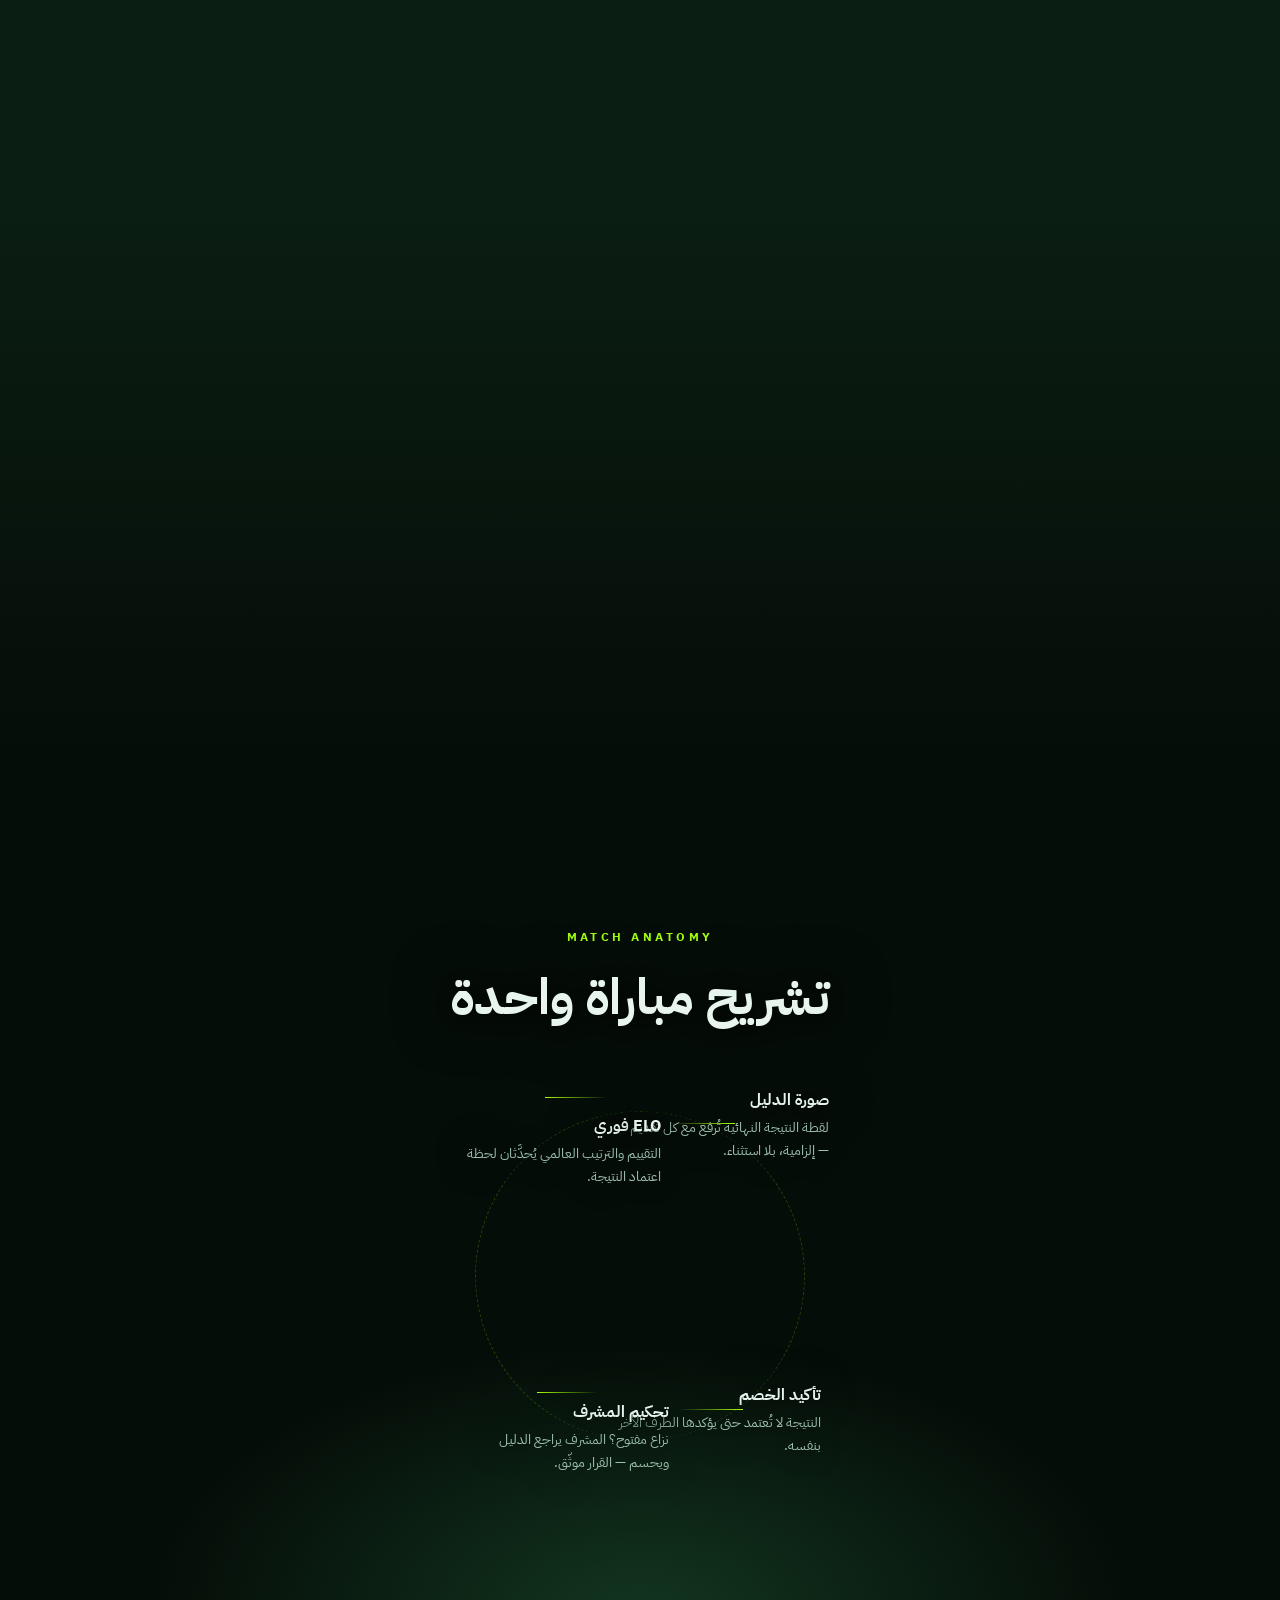
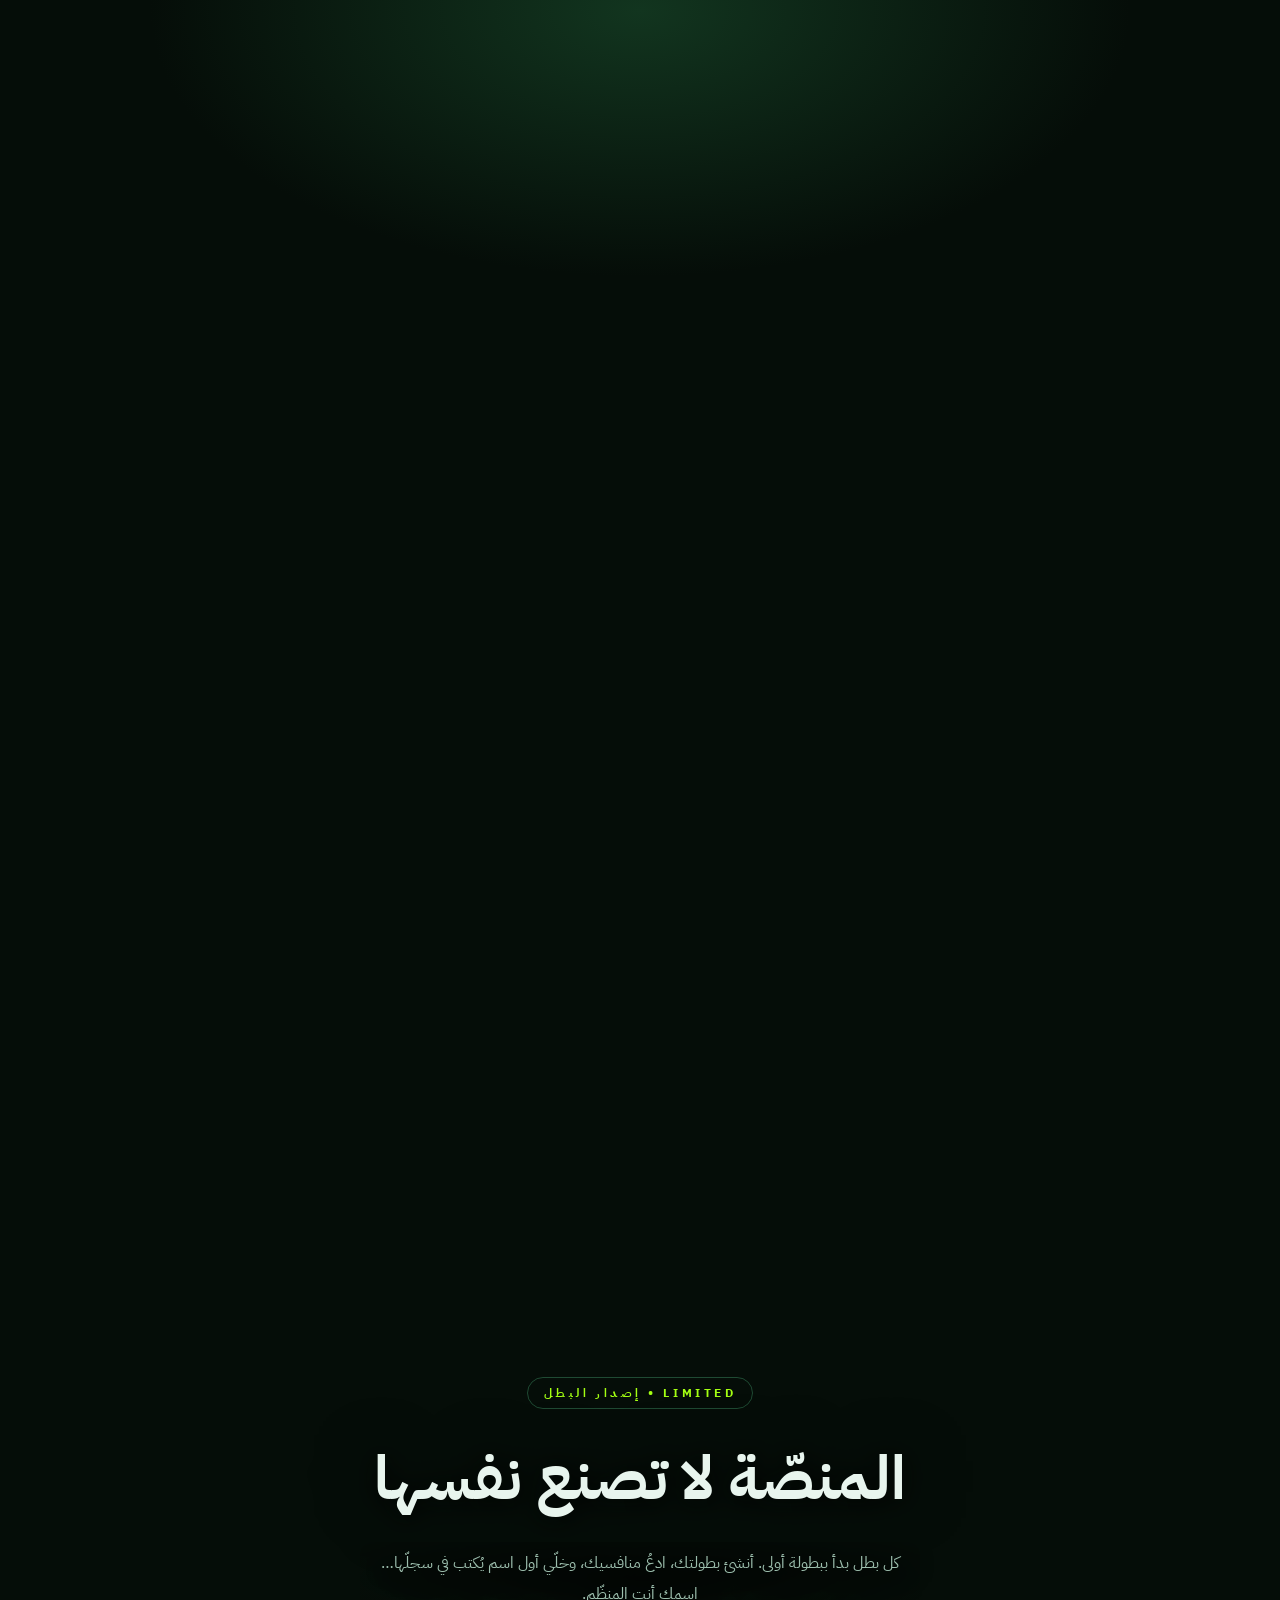
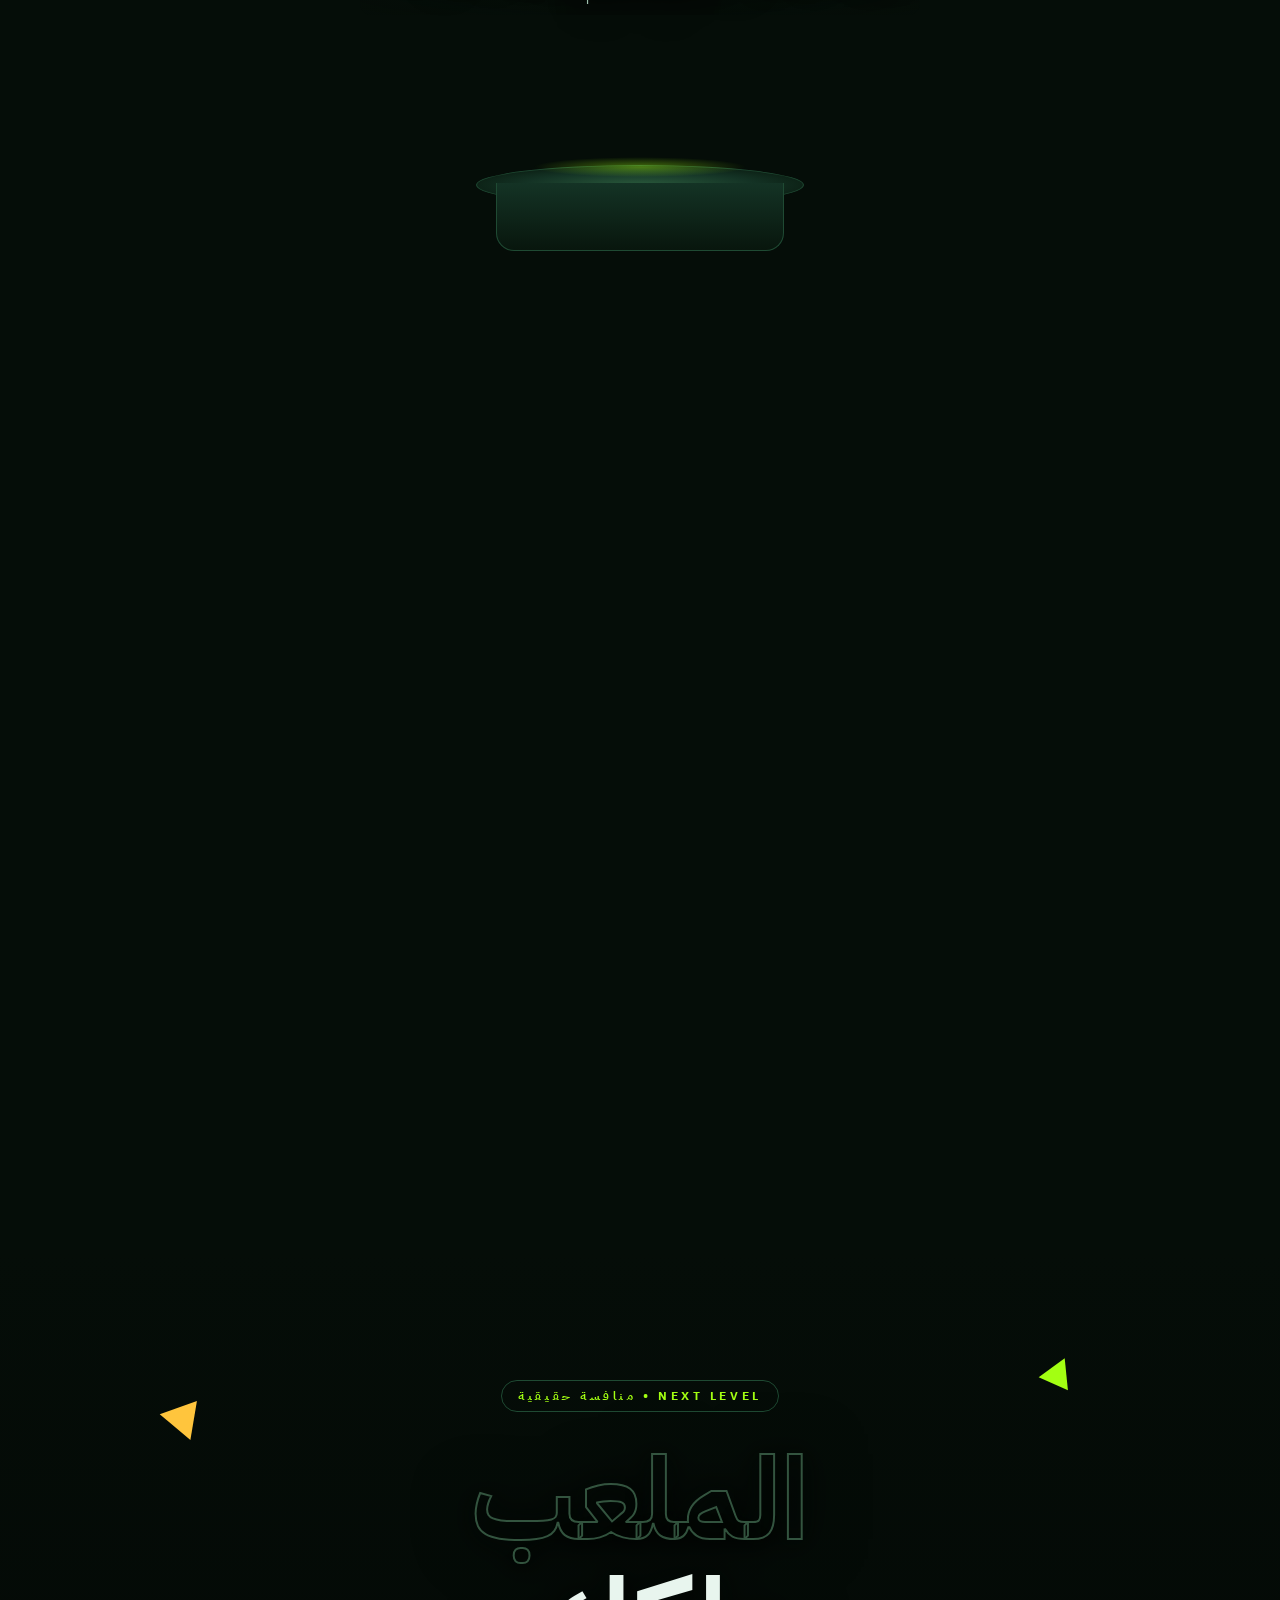
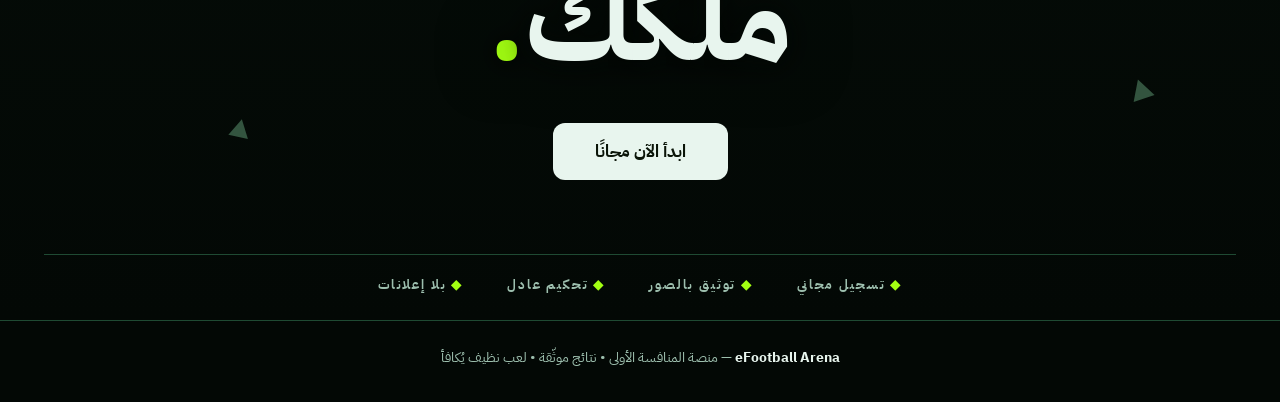
==== commit b7350af2: "feat(font): IBM Plex Sans Arabic replaces Cairo site-wide User font choice 2026-11-02 (option 1 of t" ====
--- a/frontend/landing/index.html
+++ b/frontend/landing/index.html
@@ -7,7 +7,7 @@
 <meta name="description" content="eFootball Arena — منصة المنافسة الأولى: بطولات eFootball بنتائج موثّقة بالصور، تقييم ELO ديناميكي، ونظام ثقة. انضم مجانًا وابدأ بطولتك." />
 <link rel="preconnect" href="https://fonts.googleapis.com" />
 <link rel="preconnect" href="https://fonts.gstatic.com" crossorigin />
-<link href="https://fonts.googleapis.com/css2?family=Anton&family=Cairo:wght@400;600;700;800;900&display=swap" rel="stylesheet" />
+<link href="https://fonts.googleapis.com/css2?family=Anton&family=IBM+Plex+Sans+Arabic:wght@400;500;600;700&display=swap" rel="stylesheet" />
 <link rel="stylesheet" href="/shared/eyes-loader.css" />
 <link rel="icon" type="image/png" sizes="32x32" href="/shared/favicon-32.png" />
 <link rel="icon" type="image/png" sizes="192x192" href="/shared/favicon-192.png" />
@@ -25,7 +25,7 @@
   *{box-sizing:border-box}
   html{scroll-behavior:smooth}
   html{color-scheme:dark}
-  body{margin:0;background:var(--bg-deep);color:var(--text);font-family:"Cairo","Segoe UI",sans-serif;overflow-x:hidden}
+  body{margin:0;background:var(--bg-deep);color:var(--text);font-family:"IBM Plex Sans Arabic","Segoe UI",sans-serif;overflow-x:hidden}
   ::selection{background:var(--neon);color:#08130a}
   a{color:inherit}
   .wrap{max-width:1280px;margin-inline:auto;padding-inline:clamp(18px,4vw,44px)}
